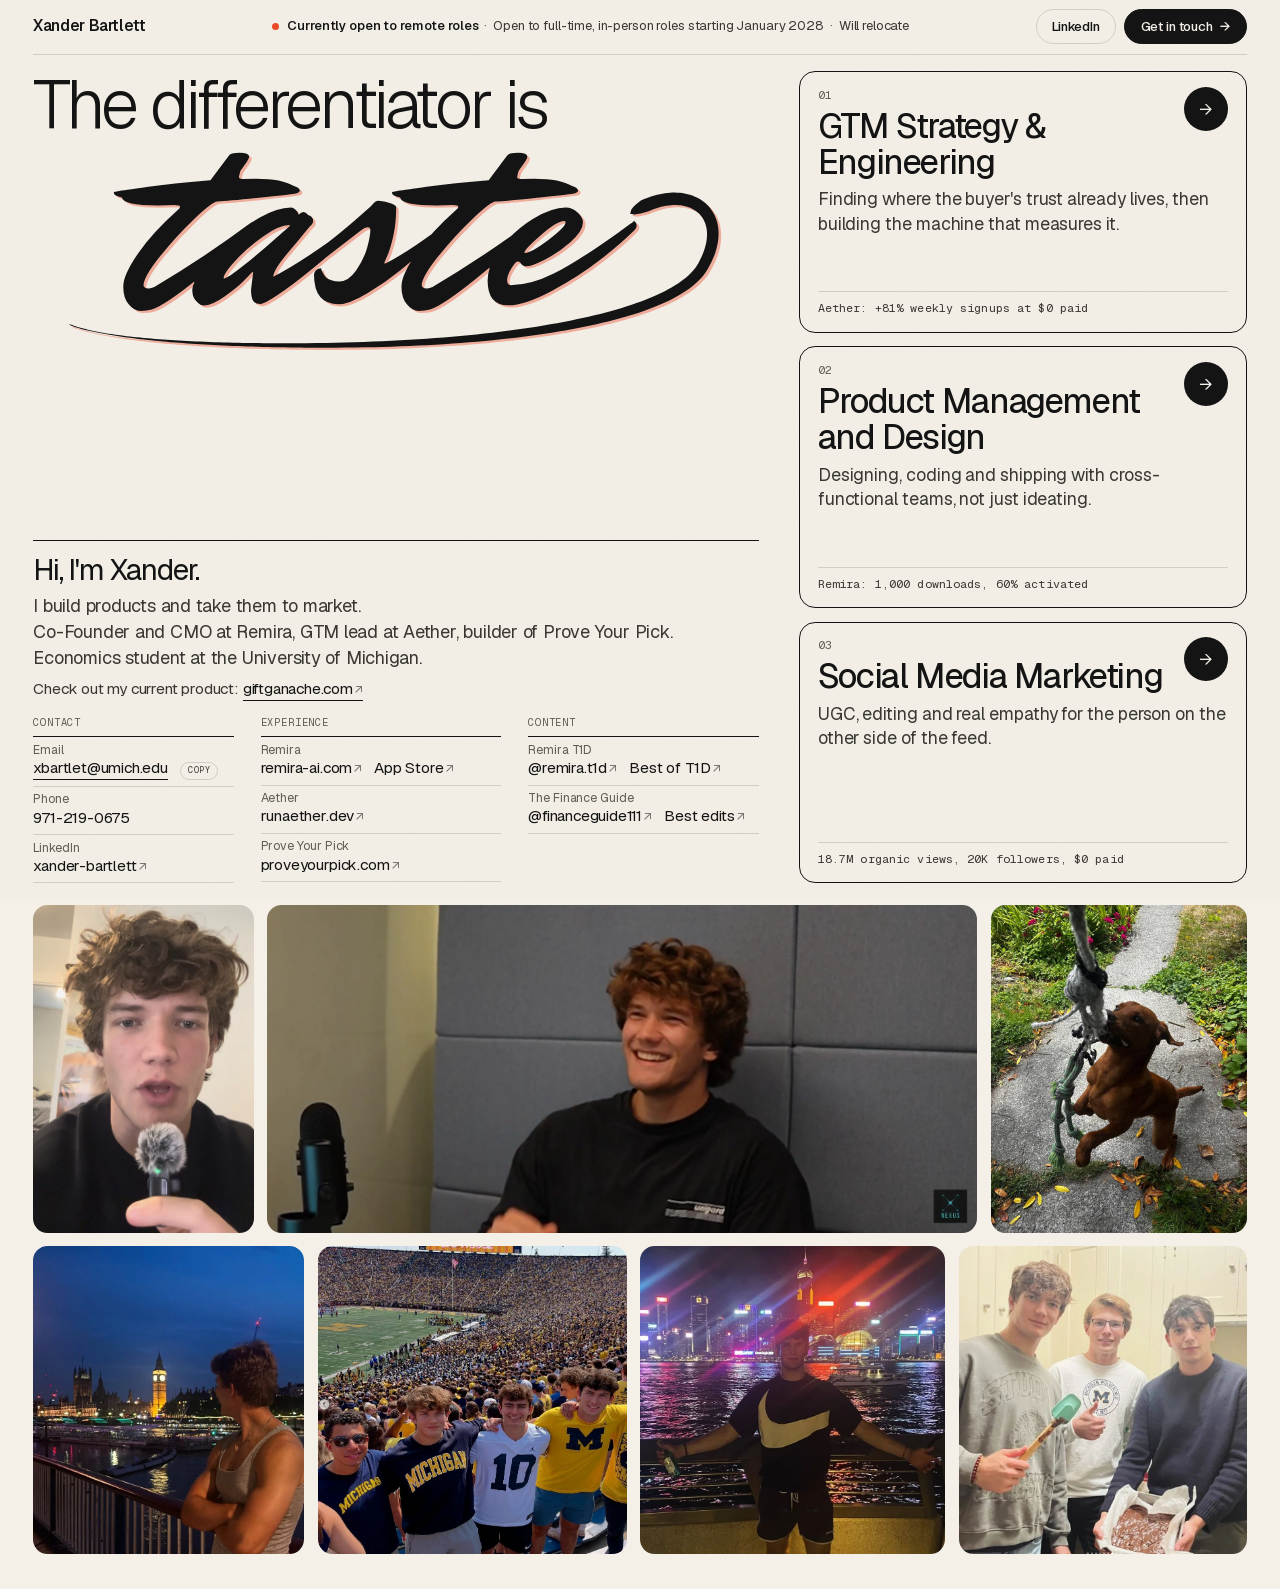
==== index.html @ c6de26f8 "Home: feature giftganache.com as current product, remove New Wave Capital Co-Authored-By: Claude Opu" ====
<!doctype html>
<html lang="en">
<head>
<meta charset="utf-8">
<meta name="viewport" content="width=device-width, initial-scale=1, viewport-fit=cover">
<title>Xander Bartlett · The differentiator is taste</title>
<meta name="description" content="Xander Bartlett builds products and takes them to market. GTM strategy and engineering, product management and design, social media marketing. 18.7M organic views, 1,000 app installs, $0 paid.">
<meta name="theme-color" content="#f4f0e8">
<link rel="icon" href="assets/img/favicon.svg" type="image/svg+xml">
<meta property="og:type" content="website">
<meta property="og:title" content="Xander Bartlett · The differentiator is taste">
<meta property="og:description" content="Building a product and showing it to the world are two sides of the same coin. GTM, product and social, with receipts.">
<meta property="og:image" content="https://xanderbartlett.com/assets/img/og.jpg">
<meta name="twitter:card" content="summary_large_image">
<link rel="preload" href="assets/fonts/geist-latin.woff2" as="font" type="font/woff2" crossorigin>
<link rel="preload" href="assets/fonts/geist-mono-latin.woff2" as="font" type="font/woff2" crossorigin>
<link rel="preload" href="assets/fonts/mr-dafoe-latin.woff2" as="font" type="font/woff2" crossorigin>
<link rel="stylesheet" href="assets/css/site.css">
<style>
  .home .shell { grid-template-rows: auto 1fr; }

  /* availability, in the header */
  .avail { display: inline-flex; align-items: center; gap: 0.6rem; min-width: 0; font-size: 0.98rem; line-height: 1.3; color: var(--ink-2); letter-spacing: -0.01em; }
  .avail::before {
    content: ""; flex: none; width: 0.55rem; height: 0.55rem; border-radius: 50%;
    background: var(--accent); animation: pulse 2.4s ease-out infinite;
  }
  .avail b { color: var(--ink); font-weight: 540; }
  .avail i { font-style: normal; color: var(--muted); padding: 0 0.45rem; }

  .home-main {
    display: grid;
    grid-template-columns: minmax(0, 1.62fr) minmax(0, 1fr);
    column-gap: 3rem;
    padding: 1.25rem 0 1.25rem;
  }

  /* ---- left: belief, then who I am and every link ---- */
  .left { display: flex; flex-direction: column; justify-content: space-between; min-width: 0; }
  .hero-h { font-weight: 300; }
  .hero-pre { display: block; font-size: 5.1rem; line-height: 1; letter-spacing: -0.05em; }
  .hero-art { display: block; margin: -0.5rem 0 0 -1.7rem; }
  .taste-art { width: min(calc(100% + 1.7rem), 59rem); height: auto; overflow: visible; }
  .t-offset { fill: var(--accent); }
  .t-ink { fill: var(--ink); }

  .about { border-top: 1.5px solid var(--ink); padding-top: 1rem; }
  .about__row { display: flex; align-items: baseline; gap: 1.1rem; flex-wrap: wrap; }
  .about__hi { font-weight: 400; font-size: 2.25rem; letter-spacing: -0.04em; line-height: 1.1; }
  .about__intro { margin-top: 0.45rem; font-size: 1.36rem; line-height: 1.42; color: var(--ink-2); letter-spacing: -0.012em; }
  .about__current { margin-top: 0.6rem; font-size: 1.16rem; line-height: 1.4; color: var(--ink-2); letter-spacing: -0.012em; }
  .about__current a { color: var(--ink); }

  .dir { display: grid; grid-template-columns: 1fr 1.2fr 1.15fr; column-gap: 2rem; margin-top: 1.15rem; }
  .dir dt { font-family: var(--mono); font-size: 0.78rem; letter-spacing: 0.08em; text-transform: uppercase; color: var(--muted); padding-bottom: 0.45rem; border-bottom: 1px solid var(--ink); }
  .dir dd { padding: 0.42rem 0; border-bottom: 1px solid var(--hair); }
  .dir .k { display: block; font-size: 0.92rem; color: var(--muted); line-height: 1.25; }
  .dir .links { display: flex; flex-wrap: wrap; align-items: baseline; gap: 0.15rem 0.9rem; font-size: 1.16rem; line-height: 1.35; letter-spacing: -0.012em; }
  .dir a { color: var(--ink); }
  .dir a:hover { color: #000; }
  .copy {
    font-family: var(--mono); font-size: 0.66rem; letter-spacing: 0.05em; text-transform: uppercase;
    padding: 0.16rem 0.55rem; border: 1px solid var(--hair); border-radius: var(--pill); color: var(--ink-2);
    transition: border-color 0.2s, background 0.2s, color 0.2s;
  }
  .copy:hover { border-color: var(--ink); color: var(--ink); }
  .copy.is-copied { background: var(--ink); color: var(--paper); border-color: var(--ink); }

  /* ---- right: the three doors, stacked ---- */
  .doors { display: grid; grid-template-rows: repeat(3, minmax(0, 1fr)); gap: 1rem; min-width: 0; }
  .door {
    position: relative;
    display: grid;
    grid-template-columns: minmax(0, 1fr) auto;
    grid-template-rows: auto auto 1fr auto;
    column-gap: 1rem;
    padding: 1.1rem 1.35rem 1.1rem;
    border: 1px solid var(--ink);
    border-radius: 1.2rem;
    transition: background 0.28s var(--ease), color 0.28s var(--ease);
  }
  .door__n { grid-column: 1; font-family: var(--mono); font-size: 0.86rem; letter-spacing: 0.06em; color: var(--muted); }
  .door__t { grid-column: 1; margin-top: 0.35rem; font-size: 2.6rem; font-weight: 450; line-height: 1.04; letter-spacing: -0.04em; }
  .door__d { grid-column: 1 / -1; margin-top: 0.55rem; font-size: 1.32rem; line-height: 1.38; color: var(--ink-2); }
  .door__m { grid-column: 1 / -1; align-self: end; margin-top: 0.7rem; padding-top: 0.6rem; border-top: 1px solid var(--hair); font-family: var(--mono); font-size: 0.88rem; letter-spacing: 0.01em; color: var(--ink-2); }
  .door__go {
    grid-column: 2; grid-row: 1 / span 2; align-self: start;
    width: 3.3rem; height: 3.3rem; border-radius: 50%;
    display: grid; place-items: center;
    background: var(--ink); color: var(--paper);
    font-size: 1.25rem;
    transition: background 0.28s var(--ease), color 0.28s var(--ease), transform 0.4s var(--ease);
  }
  .door:hover, .door:focus-visible { background: var(--ink); color: var(--paper); }
  .door:hover .door__d, .door:focus-visible .door__d,
  .door:hover .door__m, .door:focus-visible .door__m { color: rgba(244, 240, 232, 0.8); }
  .door:hover .door__n, .door:focus-visible .door__n { color: rgba(244, 240, 232, 0.55); }
  .door:hover .door__m, .door:focus-visible .door__m { border-top-color: rgba(244, 240, 232, 0.18); }
  .door:hover .door__go, .door:focus-visible .door__go { background: var(--accent); color: var(--ink); transform: rotate(-45deg); }

  /* ---- personal gallery, below the first screen ---- */
  .gallery { max-width: var(--max); margin: 0 auto; padding: 0.4rem var(--gutter) 2.6rem; }
  .gallery__row { display: flex; gap: 1rem; }
  .gallery__row + .gallery__row { margin-top: 1rem; }
  .gallery figure { flex: var(--r) 1 0; min-width: 0; aspect-ratio: var(--r); border-radius: 1.1rem; overflow: hidden; background: var(--paper-2); }
  .gallery img { width: 100%; height: 100%; object-fit: cover; transition: transform 0.6s var(--ease); }
  .gallery figure:hover img { transform: scale(1.03); }

  @media (max-width: 900px) {
    .home .topbar { flex-wrap: wrap; }
    .avail { order: 3; flex: 1 1 100%; font-size: 0.92rem; }
    .home-main { grid-template-columns: 1fr; row-gap: 2.2rem; padding-top: 1.2rem; }
    .hero-pre { font-size: 2.6rem; }
    .hero-art { margin: -0.2rem 0 0 -0.8rem; }
    .about { margin-top: 1.4rem; }
    .about__intro { font-size: 1.08rem; }
    .about__current { font-size: 1rem; }
    .dir { grid-template-columns: 1fr; row-gap: 1.2rem; }
    .doors { grid-template-rows: none; }
    .door__t { font-size: 1.6rem; }
    .door__d { font-size: 1rem; }
    .gallery__row { flex-wrap: wrap; gap: 0.7rem; }
    .gallery__row + .gallery__row { margin-top: 0.7rem; }
    .gallery figure { flex: 1 1 calc(50% - 0.35rem); aspect-ratio: 4 / 5; }
    .gallery figure.wide { flex-basis: 100%; aspect-ratio: var(--r); order: -1; }
  }
</style>
</head>
<body class="home">
<div class="shell">

  <header class="topbar">
    <a class="brand" href="./" aria-label="Xander Bartlett, home">Xander Bartlett</a>
    <p class="avail"><span><b>Currently open to remote roles</b><i>&middot;</i>Open to full-time, in-person roles starting January 2028<i>&middot;</i>Will relocate</span></p>
    <div class="topbar__end">
      <a class="btn btn--ghost" href="https://www.linkedin.com/in/xander-bartlett-557054325/" target="_blank" rel="noopener">LinkedIn</a>
      <a class="btn btn--ink" href="https://mail.google.com/mail/?view=cm&amp;fs=1&amp;to=xbartlet@umich.edu" target="_blank" rel="noopener" data-mailto="xbartlet@umich.edu">Get in touch <span class="arr" aria-hidden="true">&rarr;</span></a>
    </div>
  </header>

  <main class="home-main">

    <div class="left">
      <section class="hero" aria-labelledby="hero-h">
        <h1 id="hero-h" class="hero-h">
          <span class="hero-pre rise">The differentiator is</span>
          <span class="hero-art"><svg class="taste-art" viewBox="-420 -640 2840 900" role="img" aria-labelledby="taste-title" focusable="false"><title id="taste-title">taste</title><defs><path id="tw" d="M459 -462 510 -463Q609 -463 654 -435Q676 -428 676 -417Q676 -409 656.5 -406Q637 -403 521.5 -390.5Q406 -378 363 -376Q344 -375 275.5 -310Q207 -245 145 -167Q83 -89 83 -58Q83 -53 88 -49.5Q93 -46 100.5 -46Q108 -46 124 -52Q314 -164 493 -297Q502 -290 502 -280Q502 -270 492 -260.5Q482 -251 462.5 -233Q443 -215 390 -168Q337 -121 290 -84Q164 18 114 34Q96 39 71.5 39Q47 39 26.5 14Q6 -11 6 -54Q6 -97 61.5 -178Q117 -259 213 -344Q222 -351 222 -357Q222 -363 201 -363L138 -361Q5 -361 1 -391Q-30 -397 -30 -409Q-30 -413 -26 -413.5Q-22 -414 -19 -414.5Q-16 -415 -9 -416Q-2 -417 101.5 -432Q205 -447 337 -457L406 -549Q412 -561 448 -561Q484 -561 484 -546Q484 -541 476 -528L451 -493Q446 -477 445 -469Q445 -462 459 -462Z M491 -42 499 -106Q499 -109 497.5 -109Q496 -109 492 -105Q479 -91 459 -70.5Q439 -50 390.5 -15.5Q342 19 312 19Q307 18 299.5 15.5Q292 13 280 -1Q268 -15 268 -41Q268 -67 307.5 -120.5Q347 -174 402 -225.5Q457 -277 524.5 -315Q592 -353 642 -353Q661 -352 672 -326Q682 -336 690 -336Q698 -336 709 -324Q715 -323 721 -317.5Q727 -312 727 -302Q727 -292 713 -280Q692 -254 664 -221Q636 -188 624 -173.5Q612 -159 599 -141Q577 -110 575 -91Q677 -140 896 -302Q905 -295 905 -285Q905 -275 897 -268Q889 -261 877.5 -251Q866 -241 832 -212Q798 -183 766.5 -156.5Q735 -130 694.5 -97.5Q654 -65 622 -42Q545 13 526 13Q507 13 499 1Q491 -11 491 -42ZM389 -84Q401 -84 462.5 -133Q524 -182 579 -231L635 -280Q639 -284 639 -285.5Q639 -287 636 -287Q598 -287 537 -243.5Q476 -200 431.5 -151.5Q387 -103 387 -86Q387 -84 389 -84Z M944 -271Q944 -278 933.5 -278Q923 -278 909 -267L778 -166Q764 -158 746 -158Q728 -158 728 -171Q728 -180 730.5 -183Q733 -186 745 -193Q819 -244 947 -359Q962 -379 974 -379Q986 -379 1014 -371.5Q1042 -364 1042 -354Q1042 -294 1031 -245Q1020 -196 1008.5 -170.5Q997 -145 997 -143Q997 -141 999 -141Q1001 -141 1007 -144Q1082 -182 1198 -268L1222 -286Q1231 -279 1231 -269Q1231 -259 1222 -251Q1220 -251 1170.5 -209Q1121 -167 1060.5 -117.5Q1000 -68 931 -27Q862 14 824 14Q730 14 730 -99Q730 -108 737.5 -115.5Q745 -123 757 -123Q757 -118 762.5 -107.5Q768 -97 774 -90Q792 -73 826.5 -73Q861 -73 890.5 -115.5Q920 -158 932 -201.5Q944 -245 944 -271Z M1515 -462 1566 -463Q1665 -463 1710 -435Q1732 -428 1732 -417Q1732 -409 1712.5 -406Q1693 -403 1577.5 -390.5Q1462 -378 1419 -376Q1400 -375 1331.5 -310Q1263 -245 1201 -167Q1139 -89 1139 -58Q1139 -53 1144 -49.5Q1149 -46 1156.5 -46Q1164 -46 1180 -52Q1370 -164 1549 -297Q1558 -290 1558 -280Q1558 -270 1548 -260.5Q1538 -251 1518.5 -233Q1499 -215 1446 -168Q1393 -121 1346 -84Q1220 18 1170 34Q1152 39 1127.5 39Q1103 39 1082.5 14Q1062 -11 1062 -54Q1062 -97 1117.5 -178Q1173 -259 1269 -344Q1278 -351 1278 -357Q1278 -363 1257 -363L1194 -361Q1061 -361 1057 -391Q1026 -397 1026 -409Q1026 -413 1030 -413.5Q1034 -414 1037 -414.5Q1040 -415 1047 -416Q1054 -417 1157.5 -432Q1261 -447 1393 -457L1462 -549Q1468 -561 1504 -561Q1540 -561 1540 -546Q1540 -541 1532 -528L1507 -493Q1502 -477 1501 -469Q1501 -462 1515 -462Z M1679 -302Q1653 -302 1591 -248.5Q1529 -195 1529 -183Q1529 -181 1532 -181Q1554 -181 1619.5 -230Q1685 -279 1685 -297Q1685 -302 1679 -302ZM1466 18Q1389 18 1389 -76Q1389 -135 1440.5 -201.5Q1492 -268 1562 -310.5Q1632 -353 1686 -353Q1710 -353 1730.5 -334Q1751 -315 1751 -297Q1751 -264 1704 -222.5Q1657 -181 1605.5 -155.5Q1554 -130 1537.5 -130Q1521 -130 1513 -145Q1509 -148 1502 -148Q1495 -148 1479 -121.5Q1463 -95 1463 -78.5Q1463 -62 1475 -58Q1551 -58 1640 -102.5Q1729 -147 1886 -259Q1897 -267 1919.5 -283Q1942 -299 1946 -302Q1955 -295 1955 -285Q1955 -275 1946 -267Q1896 -217 1816.5 -155Q1737 -93 1634 -37.5Q1531 18 1466 18Z"/><path id="tf" d="M1930 -330 L1946 -326.8 L1958.2 -328.7 L1969.5 -331.1 L1980.4 -333.5 L1990.8 -335.9 L2000.2 -339.6 L2009.3 -343.4 L2018.3 -346.9 L2027.1 -349.9 L2035.8 -352.7 L2044.4 -355.1 L2052.8 -357.1 L2061.1 -358.8 L2069.2 -360.2 L2077.2 -361.3 L2085 -362.1 L2092.6 -362.5 L2100 -362.7 L2107.2 -362.6 L2114.3 -362.2 L2121.1 -361.5 L2127.8 -360.6 L2134.2 -359.4 L2140.4 -357.9 L2146.4 -356.3 L2152.2 -354.3 L2157.7 -352.2 L2163.1 -349.8 L2168.2 -347.2 L2173.1 -344.4 L2177.8 -341.4 L2182.2 -338.2 L2186.4 -334.8 L2190.4 -331.2 L2194.2 -327.4 L2197.7 -323.4 L2201.1 -319.2 L2204.2 -314.9 L2207 -310.3 L2209.6 -305.5 L2212 -300.6 L2214.2 -295.4 L2216.1 -290 L2217.7 -284.4 L2219.1 -278.6 L2220.2 -272.6 L2221.1 -266.4 L2221.6 -260 L2221.8 -253.4 L2221.7 -246.5 L2221.3 -239.5 L2220.6 -232.2 L2219.5 -224.8 L2218.1 -217.1 L2216.3 -209.3 L2214.1 -201.2 L2211.6 -193 L2208.6 -184.7 L2205.3 -176.1 L2201.5 -167.4 L2197.4 -158.5 L2192.8 -149.5 L2187.7 -140.3 L2182.5 -131.4 L2177.4 -124.2 L2171.6 -116.7 L2165.1 -109.3 L2157.9 -101.8 L2150 -94.4 L2141.4 -87 L2132.2 -79.7 L2122.3 -72.4 L2111.8 -65.1 L2100.6 -58 L2088.7 -50.8 L2076.2 -43.8 L2063.1 -36.8 L2049.3 -30 L2035 -23.2 L2020 -16.5 L2004.4 -9.9 L1988.2 -3.4 L1971.4 3 L1954 9.3 L1936 15.5 L1917.5 21.6 L1898.3 27.6 L1878.7 33.5 L1858.5 39.2 L1837.7 44.8 L1816.4 50.4 L1794.5 55.8 L1772.1 61 L1749.2 66.2 L1725.8 71.2 L1701.9 76.1 L1677.4 80.9 L1652.5 85.6 L1627 90.1 L1601.1 94.5 L1574.7 98.8 L1547.8 103 L1520.5 107 L1492.6 110.8 L1464.4 114.6 L1435.6 118.2 L1406.4 121.7 L1376.8 125 L1346.7 128.2 L1316.2 131.3 L1285.3 134.2 L1254 137 L1222.2 139.6 L1190.1 142.1 L1157.5 144.5 L1124.5 146.7 L1091.2 148.7 L1057.4 150.6 L1023.3 152.4 L988.8 154 L954 155.5 L918.7 156.8 L883.1 158 L847.2 159 L810.9 159.9 L774.3 160.6 L737.3 161.1 L700 161.5 L679 161.7 L658.2 161.8 L637.6 161.8 L617.1 161.9 L596.9 161.8 L576.8 161.8 L556.9 161.7 L537.2 161.5 L517.7 161.3 L498.3 161.1 L479.2 160.8 L460.3 160.5 L441.6 160.1 L423.1 159.7 L404.7 159.2 L386.6 158.7 L368.7 158.2 L351 157.6 L333.5 157 L316.3 156.3 L299.2 155.6 L282.4 154.9 L265.8 154.1 L249.4 153.3 L233.2 152.4 L217.3 151.5 L201.6 150.6 L186.1 149.6 L170.9 148.6 L155.9 147.6 L141.1 146.5 L126.6 145.3 L112.3 144.1 L98.2 142.9 L84.4 141.7 L70.9 140.4 L57.6 139.1 L44.5 137.7 L31.7 136.3 L19.2 134.9 L6.9 133.4 L-5.2 131.9 L-16.9 130.4 L-28.4 128.8 L-39.7 127.2 L-50.6 125.5 L-61.3 123.8 L-71.7 121.9 L-81.9 120.1 L-91.7 118.2 L-101.3 116.3 L-110.6 114.3 L-119.6 112.3 L-128.3 110.3 L-136.8 108.2 L-144.9 106.2 L-152.8 104 L-160.3 101.9 L-167.6 99.7 L-174.5 97.5 L-181.2 95.3 L-187.6 93 L-193.6 90.8 L-200 90 L-200 90 L-194.8 93.9 L-188.7 96.2 L-182.3 98.5 L-175.6 100.7 L-168.6 103 L-161.3 105.1 L-153.7 107.3 L-145.8 109.4 L-137.6 111.5 L-129.1 113.6 L-120.3 115.6 L-111.3 117.6 L-102 119.6 L-92.4 121.5 L-82.5 123.4 L-72.3 125.3 L-61.9 127.1 L-51.2 128.9 L-40.2 130.8 L-29 132.6 L-17.5 134.4 L-5.8 136.2 L6.3 138 L18.5 139.7 L31.1 141.4 L43.9 143 L56.9 144.6 L70.2 146.2 L83.8 147.7 L97.6 149.3 L111.6 150.7 L125.9 152.2 L140.5 153.6 L155.3 155 L170.3 156.3 L185.5 157.6 L201 158.9 L216.7 160.1 L232.7 161.3 L248.8 162.4 L265.2 163.6 L281.9 164.6 L298.7 165.7 L315.8 166.7 L333.1 167.7 L350.6 168.6 L368.3 169.5 L386.2 170.3 L404.3 171.1 L422.7 171.9 L441.2 172.6 L459.9 173.3 L478.9 174 L498 174.6 L517.4 175.2 L536.9 175.7 L556.7 176.2 L576.6 176.7 L596.7 177.1 L617 177.4 L637.5 177.8 L658.1 178.1 L679 178.3 L700 178.5 L737.4 178.7 L774.4 178.8 L811.1 178.7 L847.5 178.4 L883.6 178 L919.3 177.4 L954.6 176.7 L989.6 175.8 L1024.2 174.8 L1058.5 173.5 L1092.4 172.2 L1125.9 170.7 L1159 169 L1191.7 167.1 L1224.1 165.2 L1256 163 L1287.5 160.7 L1318.7 158.3 L1349.4 155.7 L1379.6 153 L1409.5 150.1 L1438.9 147.1 L1467.9 143.9 L1496.4 140.6 L1524.5 137.1 L1552.2 133.5 L1579.3 129.7 L1606 125.8 L1632.3 121.8 L1658.1 117.6 L1683.3 113.3 L1708.1 108.9 L1732.5 104.3 L1756.3 99.5 L1779.6 94.7 L1802.4 89.6 L1824.7 84.5 L1846.5 79.2 L1867.8 73.8 L1888.5 68.3 L1908.7 62.6 L1928.4 56.8 L1947.6 50.8 L1966.2 44.7 L1984.2 38.5 L2001.7 32.1 L2018.7 25.6 L2035 19 L2050.9 12.2 L2066.1 5.3 L2080.8 -1.8 L2094.9 -9 L2108.4 -16.3 L2121.4 -23.8 L2133.7 -31.5 L2145.5 -39.3 L2156.6 -47.3 L2167.2 -55.5 L2177.2 -63.8 L2186.5 -72.3 L2195.2 -81 L2203.2 -89.9 L2210.6 -99.1 L2217.5 -108.6 L2224 -119.3 L2229.8 -129.5 L2235.2 -139.6 L2240.1 -149.6 L2244.6 -159.6 L2248.6 -169.4 L2252.2 -179.2 L2255.4 -188.9 L2258.1 -198.4 L2260.4 -207.9 L2262.3 -217.3 L2263.8 -226.5 L2264.9 -235.6 L2265.5 -244.6 L2265.8 -253.5 L2265.6 -262.2 L2265 -270.8 L2264 -279.2 L2262.6 -287.4 L2260.9 -295.5 L2258.7 -303.4 L2256.1 -311 L2253.1 -318.5 L2249.8 -325.8 L2246 -332.8 L2242 -339.5 L2237.5 -346 L2232.7 -352.3 L2227.6 -358.2 L2222.1 -363.9 L2216.4 -369.2 L2210.3 -374.3 L2203.9 -379 L2197.3 -383.5 L2190.4 -387.5 L2183.3 -391.3 L2175.9 -394.7 L2168.3 -397.8 L2160.4 -400.6 L2152.4 -403 L2144.1 -405 L2135.7 -406.7 L2127.1 -408.1 L2118.3 -409.1 L2109.4 -409.7 L2100.2 -410 L2091 -409.9 L2081.6 -409.5 L2072 -408.7 L2062.4 -407.5 L2052.6 -406 L2042.7 -404.1 L2032.6 -401.8 L2022.5 -399.2 L2012.3 -396.1 L2001.9 -392.7 L1991.5 -388.9 L1981 -384.7 L1970.6 -379.7 L1961.1 -372.5 L1951.8 -364.6 L1942.8 -355.9 L1934.5 -345.9 L1930 -330 Z"/><mask id="m-word" maskUnits="userSpaceOnUse" x="-420" y="-640" width="2840" height="900"><rect class="t-wipe" x="-700" y="-700" width="2900" height="1000" transform="skewX(-18)" fill="#fff"/></mask><mask id="m-flo" maskUnits="userSpaceOnUse" x="-420" y="-640" width="2840" height="900"><path class="t-pen" d="M1930 -330C2150 -470 2330 -330 2200 -120C2080 60 1500 170 700 170C250 170 -80 140 -200 90" pathLength="1000" fill="none" stroke="#fff" stroke-width="74" stroke-linecap="round" stroke-linejoin="round"/></mask></defs><g class="t-offset" transform="translate(26 22)"><use href="#tw"/><use href="#tf"/></g><g class="t-ink"><use href="#tw" mask="url(#m-word)"/><use href="#tf" mask="url(#m-flo)"/><circle class="t-dot" cx="-252" cy="70" r="10"/><circle class="t-dot" cx="-304" cy="44" r="6"/><circle class="t-dot" cx="-340" cy="64" r="4"/></g></svg></span>
        </h1>
        <script>
        /* Write-on animation for the lettering. Markup ships in its final state;
           this sets the start state before first paint, then animates with rAF.
           Any failure, or reduced motion, leaves the finished lettering. */
        (function () {
          var svg = document.querySelector(".taste-art");
          if (!svg || !window.requestAnimationFrame) return;
          if (window.matchMedia && matchMedia("(prefers-reduced-motion: reduce)").matches) return;
          var wipe = svg.querySelector(".t-wipe"), pen = svg.querySelector(".t-pen"), off = svg.querySelector(".t-offset");
          var dots = svg.querySelectorAll(".t-dot"), radii = [];
          for (var i = 0; i < dots.length; i++) radii.push(+dots[i].getAttribute("r"));
          pen.setAttribute("stroke-dasharray", "1000 1000");
          function clamp(v) { return v < 0 ? 0 : v > 1 ? 1 : v; }
          function out(t) { return 1 - Math.pow(1 - t, 3); }
          function inOut(t) { return t < 0.5 ? 4 * t * t * t : 1 - Math.pow(-2 * t + 2, 3) / 2; }
          function back(t) { var c = 1.9; return 1 + (c + 1) * Math.pow(t - 1, 3) + c * Math.pow(t - 1, 2); }
          function frame(t) {
            var a = out(clamp((t - 120) / 900)), b = inOut(clamp((t - 860) / 1000)), c = out(clamp((t - 1700) / 560));
            wipe.setAttribute("transform", "translate(" + (-2950 * (1 - a)).toFixed(1) + " 0) skewX(-18)");
            pen.setAttribute("stroke-dashoffset", (1000 * (1 - b)).toFixed(1));
            off.setAttribute("transform", "translate(" + (26 * c).toFixed(2) + " " + (22 * c).toFixed(2) + ")");
            off.style.opacity = c;
            for (var j = 0; j < dots.length; j++) dots[j].setAttribute("r", (radii[j] * Math.max(0, back(clamp((t - 1780 - j * 90) / 380)))).toFixed(2));
          }
          function finish() { frame(1e6); }
          try { frame(0); } catch (e) { return; }
          var start = null, done = false;
          var guard = setTimeout(function () { done = true; finish(); }, 4200);
          function tick(now) {
            if (done) return;
            if (start === null) start = now;
            var t = now - start;
            try { frame(t); } catch (e) { done = true; finish(); return; }
            if (t < 2700) requestAnimationFrame(tick); else { done = true; clearTimeout(guard); finish(); }
          }
          var go = function () { requestAnimationFrame(tick); };
          var ready = document.fonts && document.fonts.ready ? document.fonts.ready : null;
          var kicked = false, kick = function () { if (!kicked) { kicked = true; go(); } };
          if (ready) ready.then(kick); setTimeout(kick, 650);
        })();
      </script>
      </section>

      <section class="about rise" style="--d:3" aria-label="About and links">
        <h2 class="about__hi">Hi, I'm Xander.</h2>
        <p class="about__intro">I build products and take them to market.<br>Co-Founder and CMO at Remira, GTM lead at Aether, builder of Prove Your Pick. Economics student at the University of Michigan.</p>
        <p class="about__current">Check out my current product: <a class="link-u ext" href="https://giftganache.com" target="_blank" rel="noopener">giftganache.com</a></p>

        <dl class="dir">
          <div class="dir__g">
            <dt>Contact</dt>
            <dd><span class="k">Email</span><span class="links"><a class="link-u" href="https://mail.google.com/mail/?view=cm&amp;fs=1&amp;to=xbartlet@umich.edu" target="_blank" rel="noopener" data-mailto="xbartlet@umich.edu">xbartlet@umich.edu</a><button class="copy" type="button" data-copy="xbartlet@umich.edu" aria-label="Copy email address"><span data-copy-label>Copy</span></button></span></dd>
            <dd><span class="k">Phone</span><span class="links"><a href="tel:+19712190675">971-219-0675</a></span></dd>
            <dd><span class="k">LinkedIn</span><span class="links"><a class="ext" href="https://www.linkedin.com/in/xander-bartlett-557054325/" target="_blank" rel="noopener">xander-bartlett</a></span></dd>
          </div>
          <div class="dir__g">
            <dt>Experience</dt>
            <dd><span class="k">Remira</span><span class="links"><a class="ext" href="https://remira-ai.com" target="_blank" rel="noopener">remira-ai.com</a><a class="ext" href="https://apps.apple.com/us/app/remira-t1d/id6759989867" target="_blank" rel="noopener">App Store</a></span></dd>
            <dd><span class="k">Aether</span><span class="links"><a class="ext" href="https://www.runaether.dev" target="_blank" rel="noopener">runaether.dev</a></span></dd>
            <dd><span class="k">Prove Your Pick</span><span class="links"><a class="ext" href="https://proveyourpick.com" target="_blank" rel="noopener">proveyourpick.com</a></span></dd>
          </div>
          <div class="dir__g">
            <dt>Content</dt>
            <dd><span class="k">Remira T1D</span><span class="links"><a class="ext" href="https://www.tiktok.com/@remira.t1d" target="_blank" rel="noopener">@remira.t1d</a><a class="ext" href="https://www.tiktok.com/@remira.t1d/collection/Best%20of%20T1D-7653365468719876878" target="_blank" rel="noopener">Best of T1D</a></span></dd>
            <dd><span class="k">The Finance Guide</span><span class="links"><a class="ext" href="https://www.tiktok.com/@financeguide111" target="_blank" rel="noopener">@financeguide111</a><a class="ext" href="https://www.tiktok.com/@financeguide111/collection/%F0%9F%8F%86Best%20Edits-7520739197204941623" target="_blank" rel="noopener">Best edits</a></span></dd>
          </div>
        </dl>
      </section>
    </div>

    <nav class="doors" aria-label="What I do">
      <a class="door rise" style="--d:4" href="gtm/">
        <span class="door__n">01</span>
        <span class="door__t">GTM Strategy &amp; Engineering</span>
        <span class="door__go" aria-hidden="true">&rarr;</span>
        <span class="door__d">Finding where the buyer's trust already lives, then building the machine that measures it.</span>
        <span class="door__m">Aether: +81% weekly signups at $0 paid</span>
      </a>
      <a class="door rise" style="--d:5" href="product/">
        <span class="door__n">02</span>
        <span class="door__t">Product Management and Design</span>
        <span class="door__go" aria-hidden="true">&rarr;</span>
        <span class="door__d">Designing, coding and shipping with cross-functional teams, not just ideating.</span>
        <span class="door__m">Remira: 1,000 downloads, 60% activated</span>
      </a>
      <a class="door rise" style="--d:6" href="social/">
        <span class="door__n">03</span>
        <span class="door__t">Social Media Marketing</span>
        <span class="door__go" aria-hidden="true">&rarr;</span>
        <span class="door__d">UGC, editing and real empathy for the person on the other side of the feed.</span>
        <span class="door__m">18.7M organic views, 20K followers, $0 paid</span>
      </a>
    </nav>
  </main>
</div>

<section class="gallery" aria-label="Personal photos">
  <div class="gallery__row">
    <figure style="--r:0.6729"><img src="assets/img/me-filming.jpg" width="942" height="1400" loading="lazy" decoding="async" alt="Xander talking to camera with a clip-on microphone"></figure>
    <figure class="wide" style="--r:2.168"><img src="assets/img/me-podcast.jpg" width="1600" height="738" loading="lazy" decoding="async" alt="Xander laughing during a podcast interview"></figure>
    <figure style="--r:0.782"><img src="assets/img/me-puppy.jpg" width="782" height="1000" loading="lazy" decoding="async" alt="A red puppy leaping for a rope toy on a garden path"></figure>
  </div>
  <div class="gallery__row">
    <figure style="--r:0.8805"><img src="assets/img/me-london.jpg" width="737" height="837" loading="lazy" decoding="async" alt="Looking across the Thames at Big Ben and Parliament at night"></figure>
    <figure style="--r:1.0044"><img src="assets/img/me-big-house.jpg" width="917" height="913" loading="lazy" decoding="async" alt="Friends in Michigan gear in the stands of a packed Michigan Stadium"></figure>
    <figure style="--r:0.9918"><img src="assets/img/me-hong-kong.jpg" width="848" height="855" loading="lazy" decoding="async" alt="Arms out in front of the Hong Kong skyline at night"></figure>
    <figure style="--r:0.936"><img src="assets/img/me-brownies.jpg" width="877" height="937" loading="lazy" decoding="async" alt="Three friends showing off a pan of homemade brownies"></figure>
  </div>
</section>
<script src="assets/js/site.js" defer></script>
</body>
</html>
---- assets/css/site.css ----
/* ==========================================================================
   Xander Bartlett — shared design system
   Paper + ink + one spot colour. Geist for the science, Mr Dafoe for the art.

   Desktop pages are composed on a ~96 x 57rem artboard. The root font-size
   scales with whichever viewport dimension runs out first, so every page
   fits one screen without scrolling. Below 900px wide the pages reflow.
   ========================================================================== */

/* Self-hosted, OFL-licensed (licenses in assets/fonts). */
@font-face {
  font-family: "Geist";
  src: url("../fonts/geist-latin.woff2") format("woff2");
  font-weight: 100 900;
  font-display: swap;
  unicode-range: U+0000-00FF, U+0131, U+0152-0153, U+02BB-02BC, U+02C6, U+02DA, U+02DC, U+0304, U+0308, U+0329, U+2000-206F, U+20AC, U+2122, U+2191, U+2193, U+2212, U+2215, U+FEFF, U+FFFD;
}
@font-face {
  font-family: "Geist";
  src: url("../fonts/geist-arrows.woff2") format("woff2");
  font-weight: 100 900;
  font-display: swap;
  unicode-range: U+2190, U+2192, U+2197-2198, U+2248;
}
@font-face {
  font-family: "Geist Mono";
  src: url("../fonts/geist-mono-latin.woff2") format("woff2");
  font-weight: 100 900;
  font-display: swap;
  unicode-range: U+0000-00FF, U+0131, U+0152-0153, U+02BB-02BC, U+02C6, U+02DA, U+02DC, U+0304, U+0308, U+0329, U+2000-206F, U+20AC, U+2122, U+2191, U+2193, U+2212, U+2215, U+FEFF, U+FFFD;
}
@font-face {
  font-family: "Geist Mono";
  src: url("../fonts/geist-mono-arrows.woff2") format("woff2");
  font-weight: 100 900;
  font-display: swap;
  unicode-range: U+2190, U+2192, U+2197-2198, U+2248;
}
@font-face {
  font-family: "Mr Dafoe";
  src: url("../fonts/mr-dafoe-latin.woff2") format("woff2");
  font-display: block;
  font-weight: 400;
  font-style: normal;
}

:root {
  color-scheme: light;

  --paper: #f4f0e8;
  --paper-2: #ebe5d9;
  --paper-3: #fffdf8;
  --ink: #141414;
  --ink-2: #3a3833;
  --muted: #625d54;
  --hair: rgba(20, 20, 20, 0.14);
  --hair-2: rgba(20, 20, 20, 0.08);
  --accent: #ec4a27;          /* vermilion: graphics only, never small text */
  --accent-wash: rgba(236, 74, 39, 0.1);
  --gray-mark: #8f897f;       /* de-emphasis bars, 3:1 on paper */

  --sans: "Geist", "Inter", ui-sans-serif, system-ui, -apple-system, "Segoe UI", sans-serif;
  --mono: "Geist Mono", ui-monospace, "SF Mono", Menlo, monospace;
  --script: "Mr Dafoe", "Brush Script MT", cursive;

  --ease: cubic-bezier(0.2, 0.7, 0.2, 1);
  --pill: 999px;
  --gutter: 2.5rem;
  --max: 104rem;
}

/* ---------- root scaling ---------- */
html {
  font-size: clamp(10px, min(1.04vw, 1.74vh), 22px);
  -webkit-text-size-adjust: 100%;
  text-size-adjust: 100%;
  scroll-behavior: smooth;
}
@media (max-width: 900px) {
  html { font-size: 15.5px; }
}

*, *::before, *::after { box-sizing: border-box; }
* { margin: 0; padding: 0; }

body {
  min-height: 100vh;
  min-height: 100dvh;
  background: var(--paper);
  color: var(--ink);
  font-family: var(--sans);
  font-size: 1rem;
  font-weight: 400;
  line-height: 1.45;
  letter-spacing: -0.006em;
  font-feature-settings: "kern", "ss01";
  -webkit-font-smoothing: antialiased;
  -moz-osx-font-smoothing: grayscale;
  text-rendering: optimizeLegibility;
}

/* paper grain: a fixed, non-interactive print texture */
body::after {
  content: "";
  position: fixed;
  inset: 0;
  pointer-events: none;
  z-index: 100;
  opacity: 0.32;
  mix-blend-mode: multiply;
  background-image: url("data:image/svg+xml;utf8,<svg xmlns='http://www.w3.org/2000/svg' width='220' height='220'><filter id='n'><feTurbulence type='fractalNoise' baseFrequency='.9' numOctaves='2' stitchTiles='stitch'/><feColorMatrix values='0 0 0 0 0.2  0 0 0 0 0.18  0 0 0 0 0.15  0 0 0 .09 0'/></filter><rect width='100%' height='100%' filter='url(%23n)'/></svg>");
}

a { color: inherit; text-decoration: none; }
img, svg { display: block; max-width: 100%; }
img { height: auto; }
button { font: inherit; color: inherit; background: none; border: 0; cursor: pointer; }
strong, b { font-weight: 560; }
:focus-visible { outline: 2px solid var(--ink); outline-offset: 3px; border-radius: 2px; }
::selection { background: var(--ink); color: var(--paper); }

.sr-only {
  position: absolute !important; width: 1px; height: 1px; padding: 0; margin: -1px;
  overflow: hidden; clip: rect(0 0 0 0); white-space: nowrap; border: 0;
}

/* ---------- type ---------- */
.eyebrow {
  font-family: var(--mono);
  font-size: 0.78rem;
  font-weight: 400;
  letter-spacing: 0.08em;
  text-transform: uppercase;
  color: var(--muted);
  line-height: 1.2;
}
.eyebrow .num { color: var(--ink); }
.eyebrow .dash { display: inline-block; width: 1.4rem; height: 1px; background: currentColor; vertical-align: 0.28em; margin: 0 0.5rem; opacity: 0.6; }

.display {
  font-weight: 300;
  font-size: 3.75rem;
  line-height: 1.02;
  letter-spacing: -0.042em;
}
.display em { font-style: normal; color: var(--ink); }
.h2 { font-weight: 400; font-size: 1.55rem; line-height: 1.12; letter-spacing: -0.03em; }
.h3 { font-weight: 500; font-size: 1.12rem; line-height: 1.2; letter-spacing: -0.02em; }
.lede { font-size: 1.3rem; line-height: 1.38; color: var(--ink-2); letter-spacing: -0.012em; }
.body-sm { font-size: 0.98rem; line-height: 1.45; color: var(--ink-2); }
.mono { font-family: var(--mono); letter-spacing: 0; }
.muted { color: var(--muted); }

/* a script word set inside sans text, with the vermilion print offset */
.scr {
  font-family: var(--script);
  font-weight: 400;
  font-size: 1.32em;
  line-height: 0.6;
  letter-spacing: 0;
  padding: 0 0.12em 0 0.04em;
  color: var(--ink);
  text-shadow: 0.055em 0.045em 0 var(--accent);
  white-space: nowrap;
}

/* ---------- page shell ---------- */
.shell {
  min-height: 100vh;
  min-height: 100dvh;
  width: 100%;
  max-width: var(--max);
  margin: 0 auto;
  padding: 0 var(--gutter);
  display: grid;
  grid-template-columns: minmax(0, 1fr);
  grid-template-rows: auto 1fr auto;
}

/* ---------- top bar ---------- */
.topbar {
  view-transition-name: topbar;
  height: 4.1rem;
  display: flex;
  align-items: center;
  justify-content: space-between;
  gap: 1.5rem;
  border-bottom: 1px solid var(--hair);
}
.brand {
  font-weight: 560;
  font-size: 1.18rem;
  letter-spacing: -0.025em;
  white-space: nowrap;
  display: inline-flex;
  align-items: baseline;
}
.tabs { display: flex; align-items: center; gap: 0.25rem; }
.tab {
  position: relative;
  display: inline-flex;
  align-items: baseline;
  gap: 0.45rem;
  padding: 0.55rem 0.9rem;
  border-radius: var(--pill);
  font-size: 1rem;
  font-weight: 450;
  letter-spacing: -0.01em;
  color: var(--ink-2);
  transition: background 0.2s var(--ease), color 0.2s var(--ease);
  white-space: nowrap;
}
.tab .n { font-family: var(--mono); font-size: 0.74rem; color: var(--muted); }
.tab:hover { background: var(--paper-2); color: var(--ink); }
.tab[aria-current="page"] { background: var(--ink); color: var(--paper); }
.tab[aria-current="page"] .n { color: rgba(244, 240, 232, 0.6); }
.topbar__end { display: flex; align-items: center; gap: 0.6rem; }

/* ---------- buttons ---------- */
.btn {
  display: inline-flex;
  align-items: center;
  gap: 0.5rem;
  height: 2.6rem;
  padding: 0 1.15rem;
  border-radius: var(--pill);
  border: 1px solid var(--ink);
  font-size: 1rem;
  font-weight: 500;
  letter-spacing: -0.01em;
  white-space: nowrap;
  transition: background 0.2s var(--ease), color 0.2s var(--ease), transform 0.12s ease;
}
.btn:active { transform: scale(0.97); }
.btn--ink { background: var(--ink); color: var(--paper); }
.btn--ink:hover { background: #000; }
.btn--ghost { background: transparent; color: var(--ink); border-color: var(--hair); }
.btn--ghost:hover { border-color: var(--ink); }
.btn .arr { display: inline-block; transition: transform 0.25s var(--ease); }
.btn:hover .arr { transform: translateX(0.18rem); }

.link-u {
  background-image: linear-gradient(currentColor, currentColor);
  background-size: 100% 1px;
  background-position: 0 100%;
  background-repeat: no-repeat;
  padding-bottom: 0.08em;
  transition: background-size 0.3s var(--ease);
}
.link-u:hover { background-size: 0 1px; background-position: 100% 100%; }

.ext::after { content: "\2197"; font-family: var(--sans); font-size: 0.82em; margin-left: 0.18em; opacity: 0.55; }

/* ---------- stat tiles ---------- */
.stats { display: grid; gap: 0.9rem 1.2rem; }
.stat .v {
  font-weight: 500;
  font-size: 1.9rem;
  line-height: 1;
  letter-spacing: -0.038em;
  white-space: nowrap;
}
.stat .v small { font-size: 0.6em; font-weight: 450; letter-spacing: -0.01em; color: var(--muted); margin-left: 0.12em; }
.stat .k { margin-top: 0.3rem; font-size: 0.86rem; line-height: 1.3; color: var(--muted); letter-spacing: -0.003em; }

/* ---------- chips ---------- */
.chip {
  display: inline-flex; align-items: center; gap: 0.35rem;
  height: 1.55rem; padding: 0 0.6rem;
  border-radius: var(--pill);
  border: 1px solid var(--hair);
  font-family: var(--mono);
  font-size: 0.64rem;
  letter-spacing: 0.04em;
  text-transform: uppercase;
  color: var(--ink-2);
  white-space: nowrap;
}
.chip--live::before {
  content: ""; width: 0.42rem; height: 0.42rem; border-radius: 50%;
  background: var(--accent);
  box-shadow: 0 0 0 0 rgba(236, 74, 39, 0.5);
  animation: pulse 2.4s ease-out infinite;
}
@keyframes pulse {
  0% { box-shadow: 0 0 0 0 rgba(236, 74, 39, 0.45); }
  70% { box-shadow: 0 0 0 0.45rem rgba(236, 74, 39, 0); }
  100% { box-shadow: 0 0 0 0 rgba(236, 74, 39, 0); }
}

/* ---------- open-case-study row button ---------- */
.open-cs {
  margin-top: auto;
  width: 100%;
  display: flex;
  align-items: center;
  justify-content: space-between;
  gap: 1rem;
  padding: 0.72rem 1rem;
  border: 1px solid var(--ink);
  border-radius: var(--pill);
  font-size: 1.04rem;
  font-weight: 500;
  letter-spacing: -0.01em;
  text-align: left;
  transition: background 0.2s var(--ease), color 0.2s var(--ease);
}
.open-cs .plus {
  width: 1.6rem; height: 1.6rem; border-radius: 50%;
  display: grid; place-items: center;
  background: var(--ink); color: var(--paper);
  font-size: 1.05rem; line-height: 1;
  transition: transform 0.3s var(--ease), background 0.2s;
}
.open-cs:hover { background: var(--ink); color: var(--paper); }
.open-cs:hover .plus { background: var(--accent); transform: rotate(90deg); }

/* ---------- footer ---------- */
.foot {
  display: flex;
  align-items: center;
  justify-content: space-between;
  gap: 1.5rem;
  min-height: 3.1rem;
  border-top: 1px solid var(--hair);
  font-size: 0.95rem;
  color: var(--muted);
}
.foot a { color: var(--ink-2); }
.foot a:hover { color: var(--ink); }
.foot__links { display: flex; gap: 1.2rem; flex-wrap: wrap; }
.foot__next { display: inline-flex; align-items: center; gap: 0.5rem; color: var(--ink) !important; font-weight: 500; }
.foot__next .arr { transition: transform 0.25s var(--ease); }
.foot__next:hover .arr { transform: translateX(0.2rem); }

/* ==========================================================================
   Shared page anatomy: header, skills strip, experience cards
   ========================================================================== */
.page { display: grid; grid-template-rows: auto auto 1fr; row-gap: 1.15rem; padding: 1.35rem 0 1.25rem; }
.ph { display: grid; grid-template-columns: minmax(0, 1fr) auto; align-items: end; column-gap: 3rem; }
.ph .lede { margin-top: 0.75rem; max-width: 52rem; }
.agg { display: grid; grid-auto-flow: column; column-gap: 2.4rem; padding-bottom: 0.35rem; }
.agg .v { font-size: 2.6rem; font-weight: 400; letter-spacing: -0.045em; }
.agg .k { font-size: 0.92rem; }

.skills { display: grid; grid-template-columns: repeat(var(--n, 5), minmax(0, 1fr)); border-top: 1.5px solid var(--ink); }
.skill { padding: 0.7rem 1.1rem 0 0; min-width: 0; }
.skill + .skill { padding-left: 1.1rem; border-left: 1px solid var(--hair); }
.skill h2 { display: flex; align-items: baseline; gap: 0.45rem; font-size: 1.2rem; font-weight: 560; letter-spacing: -0.022em; line-height: 1.15; }
.skill h2 .n { font-family: var(--mono); font-size: 0.68rem; font-weight: 400; color: var(--muted); }
.skill p { margin-top: 0.25rem; font-size: 0.98rem; line-height: 1.36; color: var(--ink-2); }

.xps { display: grid; grid-template-columns: repeat(3, minmax(0, 1fr)); gap: 1.1rem; }
.xp { display: flex; flex-direction: column; min-width: 0; padding: 1.1rem 1.25rem 1.15rem; border: 1px solid var(--ink); border-radius: 1.15rem; }
.xp__top { display: flex; justify-content: space-between; align-items: flex-start; gap: 0.8rem; }
.xp__name { font-size: 1.7rem; font-weight: 500; letter-spacing: -0.038em; line-height: 1.05; }
.xp__meta { margin-top: 0.35rem; font-family: var(--mono); font-size: 0.74rem; letter-spacing: 0.02em; color: var(--muted); line-height: 1.35; }
.xp__handle { font-family: var(--mono); font-size: 0.8rem; color: var(--ink-2); white-space: nowrap; padding-top: 0.25rem; }
.xp__handle:hover { color: var(--ink); }
.xp .stats { margin-top: 0.85rem; padding: 0.85rem 0; border-top: 1px solid var(--hair); border-bottom: 1px solid var(--hair); }
.tldr { flex: 1; display: flex; flex-direction: column; justify-content: space-evenly; margin: 0.2rem 0 0.95rem; }
.tldr > div { display: grid; grid-template-columns: 6.2rem minmax(0, 1fr); gap: 0.8rem; padding: 0.5rem 0; }
.tldr > div + div { border-top: 1px solid var(--hair-2); }
.tldr dt { font-family: var(--mono); font-size: 0.68rem; letter-spacing: 0.07em; text-transform: uppercase; color: var(--muted); padding-top: 0.32rem; line-height: 1.3; }
.tldr dd { font-size: 1.06rem; line-height: 1.38; color: var(--ink-2); }
.tldr dd strong { color: var(--ink); }

/* post thumbnail: a linked 4:5 poster. The play mark and caption sit in a slim
   bottom bar so the post's own hook text stays visible. */
.reel { position: relative; display: block; overflow: hidden; border-radius: 0.75rem; background: #000; aspect-ratio: 4 / 5; isolation: isolate; }
.reel img { width: 100%; height: 100%; object-fit: cover; transition: transform 0.5s var(--ease); }
.reel::after { content: ""; position: absolute; inset: 66% 0 0; background: linear-gradient(transparent, rgba(0, 0, 0, 0.82)); z-index: 1; }
.reel__tag { position: absolute; top: 0.45rem; right: 0.45rem; z-index: 2; padding: 0.18rem 0.45rem; border-radius: var(--pill); background: rgba(0, 0, 0, 0.6); color: #fff; font-family: var(--mono); font-size: 0.6rem; letter-spacing: 0.06em; text-transform: uppercase; }
.reel__bar { position: absolute; left: 0.5rem; right: 0.5rem; bottom: 0.5rem; z-index: 2; display: flex; align-items: center; gap: 0.45rem; color: #fff; font-size: 0.76rem; line-height: 1.2; font-weight: 500; letter-spacing: -0.005em; }
.reel__play { position: relative; flex: none; width: 1.75rem; height: 1.75rem; border-radius: 50%; background: rgba(255, 253, 248, 0.94); transition: transform 0.3s var(--ease), background 0.2s; }
.reel__play::after { content: ""; position: absolute; left: 56%; top: 50%; transform: translate(-50%, -50%); border-left: 0.55rem solid var(--ink); border-top: 0.34rem solid transparent; border-bottom: 0.34rem solid transparent; }
.reel:hover img { transform: scale(1.04); }
.reel:hover .reel__play { transform: scale(1.1); background: var(--accent); }
.reel:hover .reel__play::after { border-left-color: #fff; }

/* ==========================================================================
   Case-study drawer (native <dialog>)
   ========================================================================== */
.cs {
  position: fixed;
  inset: 0 0 0 auto;
  margin: 0;
  width: min(100%, 74rem);
  max-width: 100%;
  height: 100%;
  max-height: 100%;
  border: 0;
  background: var(--paper);
  color: var(--ink);
  box-shadow: -2rem 0 4rem rgba(20, 20, 20, 0.18);
  overflow: hidden;
  transform: translateX(0);
  transition: transform 0.45s var(--ease), overlay 0.45s allow-discrete, display 0.45s allow-discrete;
}
.cs:not([open]) { display: none; }
.cs[open] { display: flex; flex-direction: column; }
@starting-style { .cs[open] { transform: translateX(6%); } }
.cs::backdrop {
  background: rgba(20, 20, 20, 0.38);
  backdrop-filter: blur(3px);
  -webkit-backdrop-filter: blur(3px);
  transition: background 0.45s var(--ease), overlay 0.45s allow-discrete, display 0.45s allow-discrete;
}
@starting-style { .cs[open]::backdrop { background: rgba(20, 20, 20, 0); } }

.cs__bar {
  flex: none;
  display: flex;
  align-items: center;
  justify-content: space-between;
  gap: 1rem;
  height: 3.6rem;
  padding: 0 2.25rem;
  border-bottom: 1px solid var(--hair);
  background: var(--paper);
}
.cs__close {
  display: inline-flex; align-items: center; gap: 0.6rem;
  height: 2.2rem; padding: 0 0.5rem 0 0.95rem;
  border: 1px solid var(--hair); border-radius: var(--pill);
  font-size: 0.82rem; font-weight: 500;
}
.cs__close:hover { border-color: var(--ink); }
.cs__close kbd { font-family: var(--mono); font-size: 0.62rem; color: var(--muted); border: 1px solid var(--hair); border-radius: 4px; padding: 0.1rem 0.3rem; }
.cs__close .x { width: 1.45rem; height: 1.45rem; border-radius: 50%; background: var(--ink); color: var(--paper); display: grid; place-items: center; font-size: 0.9rem; line-height: 1; }
.cs__scroll { flex: 1; overflow-y: auto; overscroll-behavior: contain; -webkit-overflow-scrolling: touch; }
.cs__scroll:focus { outline: none; }
.cs__body { padding: 2.6rem 2.25rem 4rem; font-size: 1.1rem; }
html.cs-lock { overflow: hidden; }

/* case-study typography */
.cs h2.cs-title { font-weight: 300; font-size: 2.7rem; line-height: 1.03; letter-spacing: -0.04em; max-width: 22ch; margin-top: 0.9rem; }
.cs .cs-intro { margin-top: 1.1rem; max-width: 62ch; font-size: 1.12rem; line-height: 1.45; color: var(--ink-2); }
.cs section { margin-top: 3.4rem; }
.cs section > .eyebrow { display: block; margin-bottom: 0.9rem; }
.cs h3.sec { font-weight: 400; font-size: 1.75rem; line-height: 1.1; letter-spacing: -0.03em; max-width: 30ch; }
.cs .sec-sub { margin-top: 0.7rem; max-width: 64ch; color: var(--ink-2); line-height: 1.5; }
.cs p + p { margin-top: 0.8rem; }
.cs .rule { border: 0; border-top: 1px solid var(--ink); margin: 3.4rem 0 0; }

.kpis { display: grid; grid-template-columns: repeat(4, 1fr); border-top: 1px solid var(--ink); margin-top: 2rem; }
.kpis > div { padding: 1rem 1rem 1rem 0; border-bottom: 1px solid var(--hair); }
.kpis .v { font-weight: 400; font-size: 1.9rem; letter-spacing: -0.04em; line-height: 1; }
.kpis .k { margin-top: 0.45rem; font-size: 0.8rem; color: var(--muted); }

.grid-2 { display: grid; grid-template-columns: 1fr 1fr; gap: 1.2rem; }
.grid-3 { display: grid; grid-template-columns: repeat(3, 1fr); gap: 1.2rem; }
.grid-4 { display: grid; grid-template-columns: repeat(4, 1fr); gap: 1.2rem; }
.note {
  border-top: 1.5px solid var(--ink);
  padding-top: 1rem;
}
.note .eyebrow { display: block; margin-bottom: 0.7rem; }
.note h4 { font-weight: 500; font-size: 1.25rem; letter-spacing: -0.02em; line-height: 1.2; margin-bottom: 0.5rem; }
.note p { font-size: 1.02rem; line-height: 1.5; color: var(--ink-2); }
.note .proof { margin-top: 0.8rem; padding-top: 0.6rem; border-top: 1px solid var(--hair); font-family: var(--mono); font-size: 0.7rem; letter-spacing: 0.03em; color: var(--muted); }

.block { margin-top: 1.6rem; padding: 2rem; border-radius: 1.25rem; background: var(--paper-2); }
.block--ink { background: var(--ink); color: var(--paper); }
.block--ink .muted, .block--ink .eyebrow { color: rgba(244, 240, 232, 0.62); }
.block--accent { background: var(--accent-wash); }

.quote {
  font-weight: 300; font-size: 1.6rem; line-height: 1.2; letter-spacing: -0.03em;
  border-left: 2px solid var(--accent); padding-left: 1.2rem; max-width: 34ch;
}

/* measured bars (the T1D market constraint) */
.mbar + .mbar { margin-top: 1.3rem; }
.mbar .k { font-size: 0.82rem; color: var(--ink-2); }
.mbar .track { margin: 0.45rem 0 0.35rem; height: 0.95rem; }
.mbar .fill { display: block; height: 100%; background: var(--ink); border-radius: 0 4px 4px 0; }
.mbar .v { font-weight: 500; font-size: 1.2rem; letter-spacing: -0.03em; }
.mbar .fill--accent { background: var(--accent); }

/* tables */
.tbl { width: 100%; border-collapse: collapse; font-size: 1rem; margin-top: 1.2rem; }
.tbl th { text-align: left; font-family: var(--mono); font-size: 0.66rem; font-weight: 400; letter-spacing: 0.06em; text-transform: uppercase; color: var(--muted); padding: 0 1rem 0.6rem 0; border-bottom: 1px solid var(--ink); }
.tbl td { padding: 0.65rem 1rem 0.65rem 0; border-bottom: 1px solid var(--hair); vertical-align: top; }
.tbl td.num, .tbl th.num { text-align: right; font-variant-numeric: tabular-nums; }
.tbl tr.hl td { font-weight: 560; }

/* funnels */
.funnel { border-top: 1.5px solid var(--ink); padding-top: 1rem; }
.funnel .eyebrow { display: block; margin-bottom: 0.6rem; }
.funnel h4 { font-weight: 500; font-size: 1.2rem; letter-spacing: -0.02em; }
.funnel > p { font-size: 0.92rem; color: var(--ink-2); margin: 0.3rem 0 0.9rem; }
.step { display: flex; justify-content: space-between; align-items: baseline; padding: 0.6rem 0; border-bottom: 1px solid var(--hair); }
.step b { font-weight: 560; font-size: 1.15rem; letter-spacing: -0.03em; }
.tick { font-family: var(--mono); font-size: 0.66rem; color: var(--muted); text-align: right; padding-top: 0.25rem; }
.f-out { margin-top: 0.9rem; font-family: var(--mono); font-size: 0.72rem; letter-spacing: 0.04em; text-transform: uppercase; }

/* receipts */
.shots { display: grid; grid-template-columns: repeat(2, 1fr); gap: 1.1rem; align-items: start; margin-top: 1.6rem; }
.shot { border: 1px solid var(--hair); border-radius: 0.6rem; overflow: hidden; background: var(--paper-3); }
.shot--wide { grid-column: 1 / -1; }
.shot .frame { padding: 0.9rem; display: grid; place-items: center; background: #fff; }
.shot img { width: auto; max-width: 100%; height: auto; }
.shot figcaption { padding: 0.65rem 0.9rem; border-top: 1px solid var(--hair); font-family: var(--mono); font-size: 0.68rem; letter-spacing: 0.03em; color: var(--ink-2); line-height: 1.4; }

/* the inversion (views vs followers) */
.inv { display: grid; grid-template-columns: 1fr 7rem 1fr; align-items: start; }
.inv-head { display: flex; justify-content: space-between; gap: 0.8rem; font-family: var(--mono); font-size: 0.66rem; letter-spacing: 0.05em; text-transform: uppercase; color: var(--muted); padding-bottom: 0.6rem; border-bottom: 1px solid var(--ink); }
.inv .row { height: 4.4rem; display: flex; align-items: center; gap: 0.7rem; border-bottom: 1px solid var(--hair); }
.inv .rank { font-family: var(--mono); font-size: 0.7rem; width: 1rem; flex: none; color: var(--muted); }
.inv .row-b { flex: 1; min-width: 0; }
.inv .row-t { font-weight: 500; font-size: 0.95rem; letter-spacing: -0.015em; white-space: nowrap; overflow: hidden; text-overflow: ellipsis; }
.inv .row-m { font-family: var(--mono); font-size: 0.64rem; color: var(--muted); margin-top: 0.2rem; }
.inv .row-v { font-weight: 560; font-size: 1.05rem; letter-spacing: -0.03em; flex: none; }
.inv-r .row { flex-direction: row-reverse; text-align: right; }
.inv-mid { padding-top: 1.85rem; }
.inv-mid svg { width: 100%; height: 22rem; overflow: visible; }
.inv-mid line { stroke: var(--ink); stroke-width: 1; opacity: 0.35; vector-effect: non-scaling-stroke; }
.inv-mid line.hl { stroke: var(--accent); opacity: 1; stroke-width: 2; }

/* video card */
.vcard { display: grid; grid-template-columns: 11rem 1fr; gap: 1.6rem; align-items: center; margin-top: 1.6rem; padding: 1.1rem; border: 1px solid var(--hair); border-radius: 1rem; transition: background 0.2s var(--ease); }
.vcard:hover { background: var(--paper-2); }
.vthumb { position: relative; border-radius: 0.6rem; overflow: hidden; }
.vplay { position: absolute; left: 50%; top: 50%; width: 3rem; height: 3rem; transform: translate(-50%, -50%); border-radius: 50%; background: rgba(255, 253, 248, 0.92); }
.vplay::after { content: ""; position: absolute; left: 54%; top: 50%; transform: translate(-50%, -50%); border-left: 0.9rem solid var(--ink); border-top: 0.55rem solid transparent; border-bottom: 0.55rem solid transparent; }

/* chart: emphasis column chart */
.chart { margin-top: 1.4rem; }
.chart svg { width: 100%; height: auto; overflow: visible; }
.chart .grid line { stroke: var(--hair); stroke-width: 1; shape-rendering: crispEdges; }
.chart .axis text, .chart .lbl { font-family: var(--mono); font-size: 11px; fill: var(--muted); }
.chart .val { font-family: var(--sans); font-size: 12px; font-weight: 600; fill: var(--ink); }
.chart .bar { fill: var(--gray-mark); transition: opacity 0.15s; pointer-events: none; }
.chart text, .chart .avg { pointer-events: none; }
.chart .bar--hl { fill: var(--accent); }
.chart .hit { fill: transparent; cursor: default; }
.chart .hit:hover + .bar, .chart .hit:focus + .bar { opacity: 0.75; }
.chart .avg { stroke: var(--ink); stroke-width: 1.25; }
.chart .avg-l { font-family: var(--mono); font-size: 10.5px; fill: var(--ink); }
.chart-legend { display: flex; gap: 1.2rem; margin-top: 0.8rem; font-size: 0.8rem; color: var(--ink-2); }
.chart-legend i { display: inline-block; width: 0.7rem; height: 0.7rem; border-radius: 2px; margin-right: 0.4rem; vertical-align: -0.05rem; }
.tip {
  position: fixed; z-index: 200; pointer-events: none;
  background: var(--ink); color: var(--paper);
  border-radius: 0.5rem; padding: 0.5rem 0.7rem;
  font-size: 0.8rem; line-height: 1.3;
  opacity: 0; transform: translateY(4px);
  transition: opacity 0.12s, transform 0.12s;
}
.tip.on { opacity: 1; transform: none; }
.tip b { display: block; font-size: 1rem; font-weight: 600; }
.tip span { color: rgba(244, 240, 232, 0.7); font-family: var(--mono); font-size: 0.68rem; }
details.table-view { margin-top: 0.9rem; }
details.table-view summary { cursor: pointer; font-family: var(--mono); font-size: 0.7rem; letter-spacing: 0.04em; text-transform: uppercase; color: var(--muted); }
details.table-view summary:hover { color: var(--ink); }

/* ---------- motion ---------- */
@view-transition { navigation: auto; }
::view-transition-old(root), ::view-transition-new(root) { animation-duration: 0.32s; animation-timing-function: var(--ease); }

.rise { animation: rise 0.7s var(--ease) both; animation-delay: calc(var(--d, 0) * 70ms + 80ms); }
@keyframes rise { from { opacity: 0; transform: translateY(0.6rem); } }

@media (prefers-reduced-motion: reduce) {
  html { scroll-behavior: auto; }
  *, *::before, *::after { animation-duration: 0.001ms !important; animation-delay: 0ms !important; animation-iteration-count: 1 !important; transition-duration: 0.001ms !important; }
  ::view-transition-group(*), ::view-transition-old(*), ::view-transition-new(*) { animation: none !important; }
}

/* ---------- small screens: reflow, scroll normally ---------- */
@media (max-width: 900px) {
  :root { --gutter: 1.1rem; }
  .page { padding-top: 1.2rem; row-gap: 1.7rem; }
  .ph { grid-template-columns: 1fr; row-gap: 1.3rem; }
  .agg { grid-auto-flow: row; grid-template-columns: repeat(2, auto); justify-content: start; row-gap: 1rem; }
  .skills { grid-template-columns: 1fr 1fr; }
  .skill, .skill + .skill { padding: 0.7rem 0.8rem 0.6rem 0; border-left: 0; }
  .xps { grid-template-columns: 1fr; }
  .tldr > div { grid-template-columns: 5.6rem minmax(0, 1fr); }
  .shell { min-height: 0; }
  .topbar { height: auto; padding: 0.85rem 0; flex-wrap: wrap; row-gap: 0.6rem; }
  .tabs { order: 3; flex: 1 1 100%; min-width: 0; overflow-x: auto; scrollbar-width: none; margin: 0 calc(var(--gutter) * -1); padding: 0 var(--gutter); }
  .tabs::-webkit-scrollbar { display: none; }
  .display { font-size: 2.5rem; }
  .foot { flex-direction: column; align-items: flex-start; padding: 1.4rem 0 1.8rem; }
  .cs { width: 100%; box-shadow: none; }
  .cs__bar { padding: 0 1.1rem; }
  .cs__body { padding: 1.8rem 1.1rem 3rem; }
  .cs h2.cs-title { font-size: 2.1rem; }
  .kpis { grid-template-columns: 1fr 1fr; }
  .grid-2, .grid-3, .grid-4, .shots { grid-template-columns: 1fr; }
  .inv { grid-template-columns: 1fr; }
  .inv-mid { display: none; }
  .inv-r { margin-top: 1.6rem; }
  .inv-r .row { flex-direction: row; text-align: left; }
  .vcard { grid-template-columns: 1fr; }
  .vthumb { max-width: 14rem; }
  .block { padding: 1.4rem; }
}
@media (max-width: 520px) {
  .topbar__end .btn--ghost { display: none; }
}
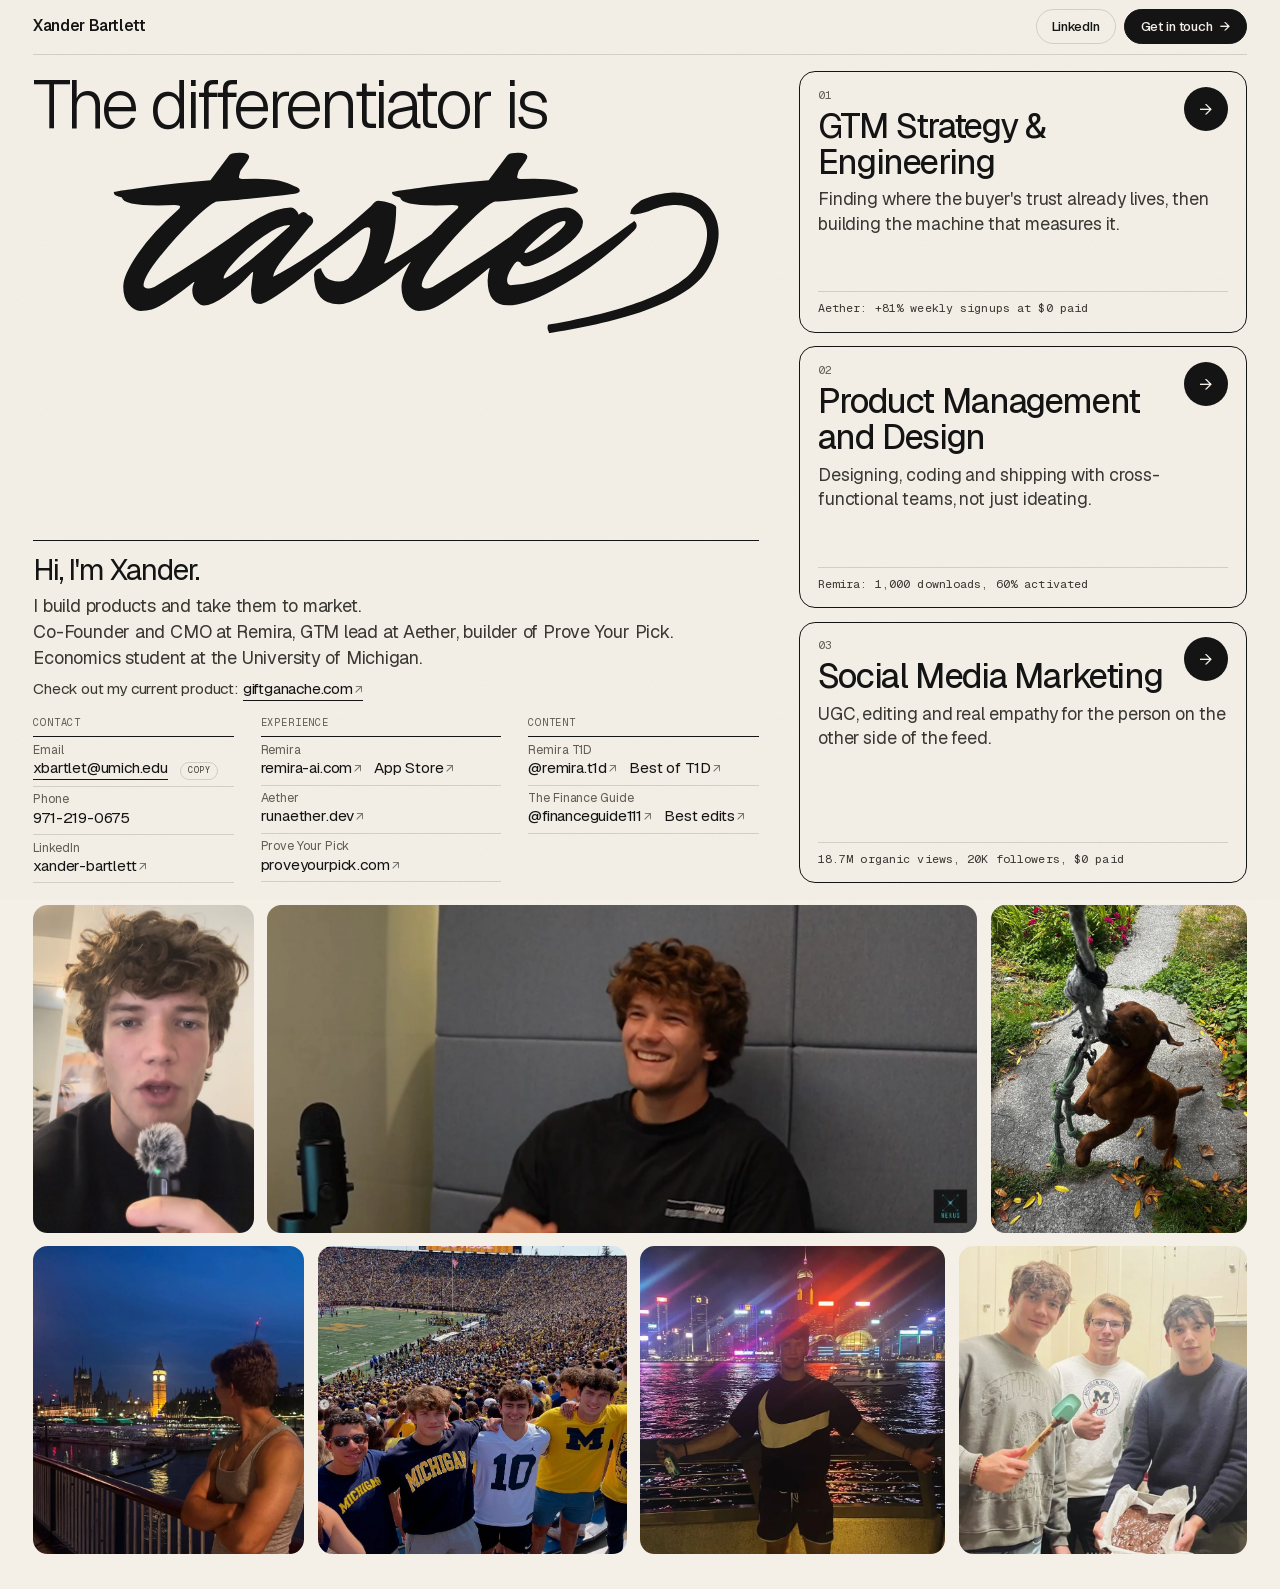
==== commit 509f52a7: "Home: remove availability line from header Co-Authored-By: Claude Opus 5.5 <noreply@anthropic.com> C" ====
--- a/index.html
+++ b/index.html
@@ -19,14 +19,6 @@
 <style>
   .home .shell { grid-template-rows: auto 1fr; }
 
-  /* availability, in the header */
-  .avail { display: inline-flex; align-items: center; gap: 0.6rem; min-width: 0; font-size: 0.98rem; line-height: 1.3; color: var(--ink-2); letter-spacing: -0.01em; }
-  .avail::before {
-    content: ""; flex: none; width: 0.55rem; height: 0.55rem; border-radius: 50%;
-    background: var(--accent); animation: pulse 2.4s ease-out infinite;
-  }
-  .avail b { color: var(--ink); font-weight: 540; }
-  .avail i { font-style: normal; color: var(--muted); padding: 0 0.45rem; }
 
   .home-main {
     display: grid;
@@ -108,7 +100,6 @@
 
   @media (max-width: 900px) {
     .home .topbar { flex-wrap: wrap; }
-    .avail { order: 3; flex: 1 1 100%; font-size: 0.92rem; }
     .home-main { grid-template-columns: 1fr; row-gap: 2.2rem; padding-top: 1.2rem; }
     .hero-pre { font-size: 2.6rem; }
     .hero-art { margin: -0.2rem 0 0 -0.8rem; }
@@ -131,7 +122,6 @@
 
   <header class="topbar">
     <a class="brand" href="./" aria-label="Xander Bartlett, home">Xander Bartlett</a>
-    <p class="avail"><span><b>Currently open to remote roles</b><i>&middot;</i>Open to full-time, in-person roles starting January 2028<i>&middot;</i>Will relocate</span></p>
     <div class="topbar__end">
       <a class="btn btn--ghost" href="https://www.linkedin.com/in/xander-bartlett-557054325/" target="_blank" rel="noopener">LinkedIn</a>
       <a class="btn btn--ink" href="https://mail.google.com/mail/?view=cm&amp;fs=1&amp;to=xbartlet@umich.edu" target="_blank" rel="noopener" data-mailto="xbartlet@umich.edu">Get in touch <span class="arr" aria-hidden="true">&rarr;</span></a>
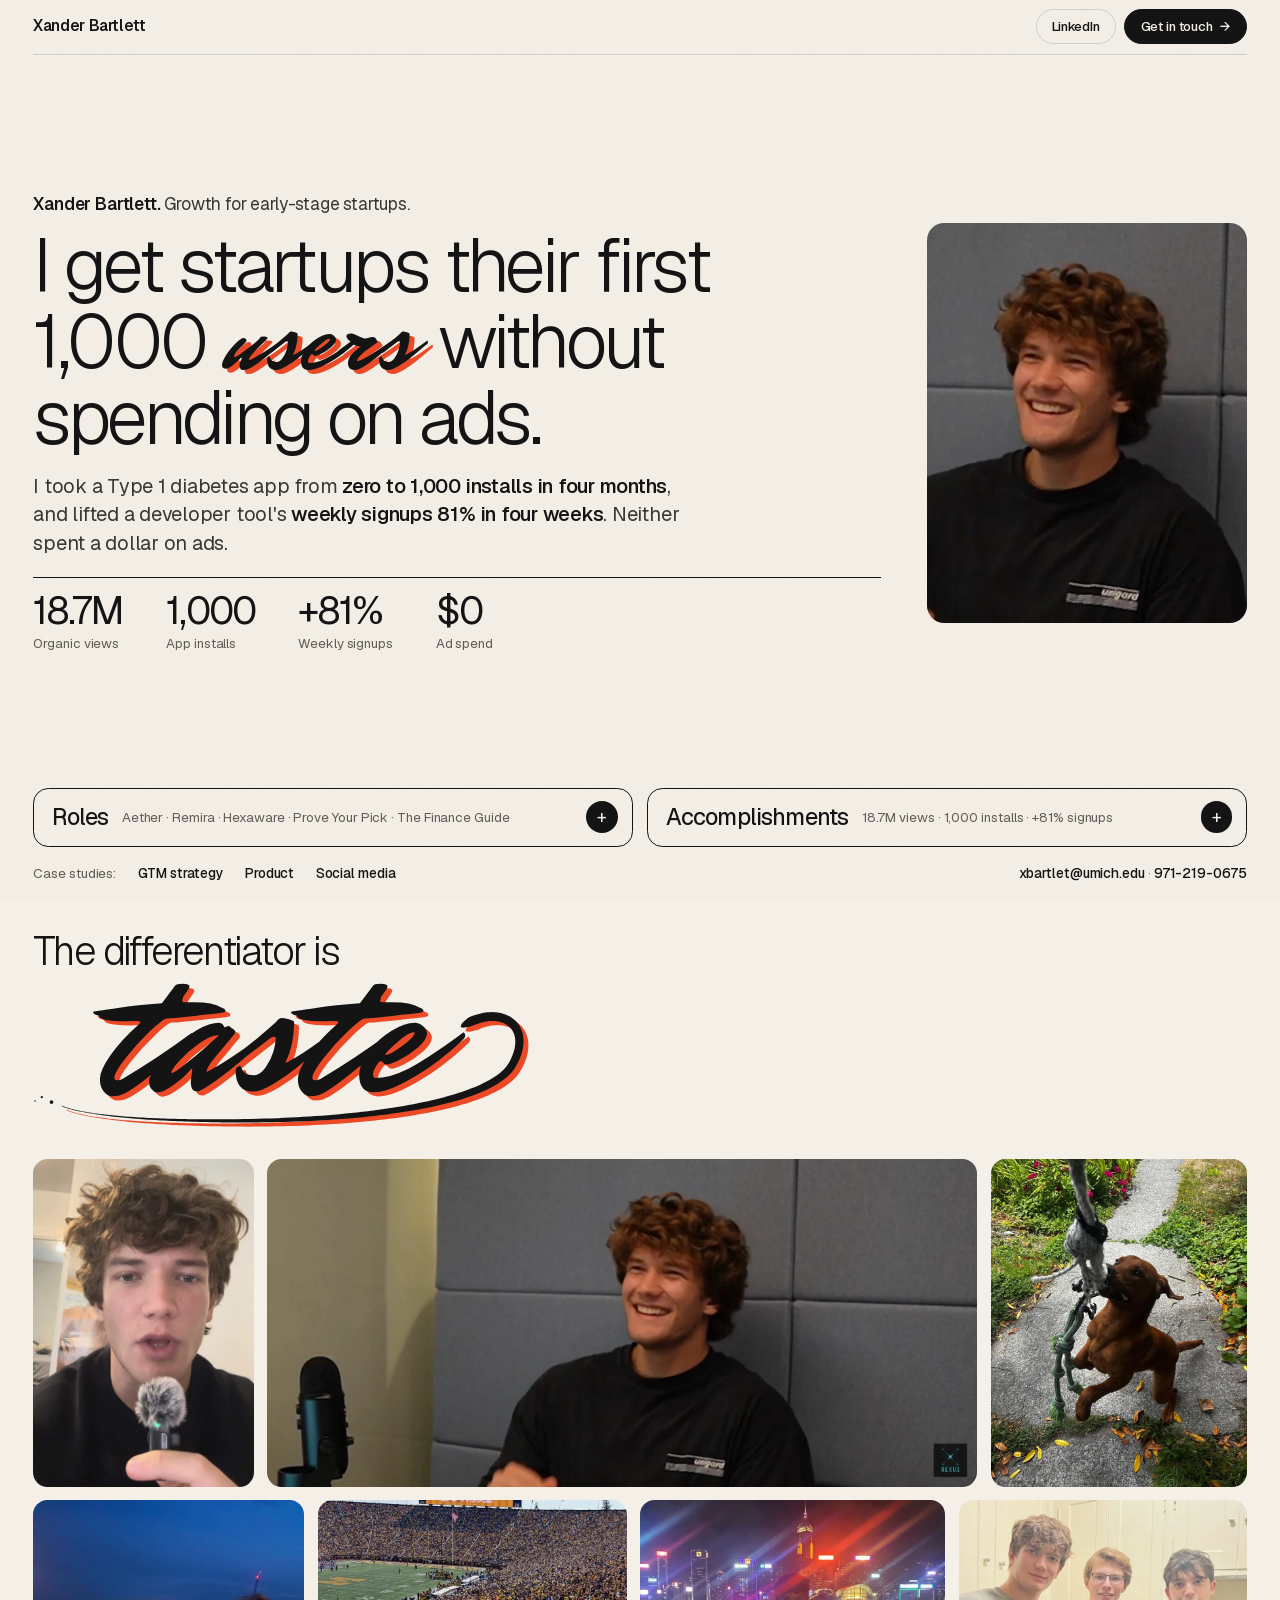
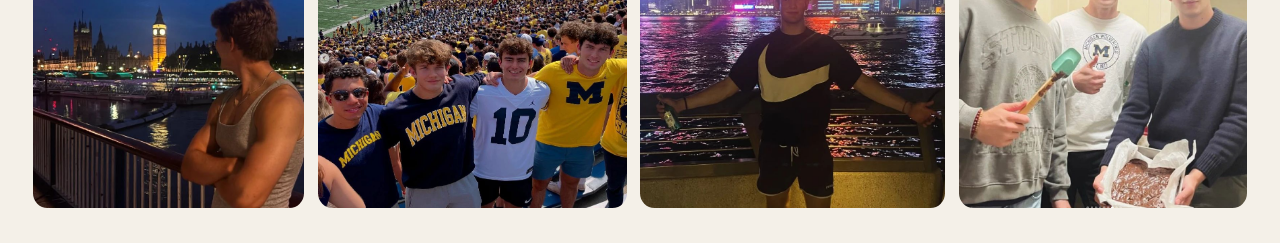
==== commit 41b45c06: "Landing: one pitch, proof, and folded roles and accomplishments Rebuild the landing page around a si" ====
--- a/index.html
+++ b/index.html
@@ -3,13 +3,13 @@
 <head>
 <meta charset="utf-8">
 <meta name="viewport" content="width=device-width, initial-scale=1, viewport-fit=cover">
-<title>Xander Bartlett · The differentiator is taste</title>
-<meta name="description" content="Xander Bartlett builds products and takes them to market. GTM strategy and engineering, product management and design, social media marketing. 18.7M organic views, 1,000 app installs, $0 paid.">
+<title>Xander Bartlett · First 1,000 users, $0 in ads</title>
+<meta name="description" content="I get startups their first 1,000 users without spending on ads. 0 to 1,000 installs in four months for a Type 1 diabetes app, and +81% weekly signups in four weeks for a developer tool, both at $0 paid.">
 <meta name="theme-color" content="#f4f0e8">
 <link rel="icon" href="assets/img/favicon.svg" type="image/svg+xml">
 <meta property="og:type" content="website">
-<meta property="og:title" content="Xander Bartlett · The differentiator is taste">
-<meta property="og:description" content="Building a product and showing it to the world are two sides of the same coin. GTM, product and social, with receipts.">
+<meta property="og:title" content="Xander Bartlett · I get startups their first 1,000 users without spending on ads">
+<meta property="og:description" content="0 to 1,000 installs in four months for a health app. +81% weekly signups in four weeks for a developer tool. Both at $0 in ads.">
 <meta property="og:image" content="https://xanderbartlett.com/assets/img/og.jpg">
 <meta name="twitter:card" content="summary_large_image">
 <link rel="preload" href="assets/fonts/geist-latin.woff2" as="font" type="font/woff2" crossorigin>
@@ -19,78 +19,59 @@
 <style>
   .home .shell { grid-template-rows: auto 1fr; }
 
-
-  .home-main {
-    display: grid;
-    grid-template-columns: minmax(0, 1.62fr) minmax(0, 1fr);
-    column-gap: 3rem;
-    padding: 1.25rem 0 1.25rem;
-  }
-
-  /* ---- left: belief, then who I am and every link ---- */
-  .left { display: flex; flex-direction: column; justify-content: space-between; min-width: 0; }
-  .hero-h { font-weight: 300; }
-  .hero-pre { display: block; font-size: 5.1rem; line-height: 1; letter-spacing: -0.05em; }
-  .hero-art { display: block; margin: -0.5rem 0 0 -1.7rem; }
-  .taste-art { width: min(calc(100% + 1.7rem), 59rem); height: auto; overflow: visible; }
+  .home-main { display: grid; grid-template-rows: 1fr auto auto; row-gap: 1.25rem; padding: 1.5rem 0 1.25rem; }
+
+  /* ---------- the pitch ---------- */
+  .pitch { display: grid; grid-template-columns: minmax(0, 1fr) auto; column-gap: 3.5rem; align-items: center; }
+  .pitch__copy { display: flex; flex-direction: column; justify-content: center; min-width: 0; }
+  .kicker { font-size: 1.3rem; color: var(--ink-2); letter-spacing: -0.01em; }
+  .kicker b { color: var(--ink); font-weight: 560; }
+  .pitch h1 { margin-top: 0.8rem; font-weight: 300; font-size: 5.6rem; line-height: 1.02; letter-spacing: -0.048em; max-width: 14.5ch; }
+  .pitch .proof { margin-top: 1.2rem; max-width: 50rem; font-size: 1.5rem; line-height: 1.42; color: var(--ink-2); letter-spacing: -0.012em; }
+  .pitch .proof strong { color: var(--ink); font-weight: 540; }
+  .nums { display: grid; grid-template-columns: repeat(4, auto); justify-content: start; column-gap: 3.2rem; margin-top: 1.5rem; padding-top: 1rem; border-top: 1.5px solid var(--ink); }
+  .nums .v { font-size: 2.9rem; font-weight: 400; letter-spacing: -0.045em; line-height: 1; white-space: nowrap; }
+  .nums .k { margin-top: 0.35rem; font-size: 1rem; color: var(--muted); }
+  .portrait { width: 24rem; aspect-ratio: 590 / 738; border-radius: 1.3rem; overflow: hidden; background: var(--paper-2); }
+  .portrait img { width: 100%; height: 100%; object-fit: cover; object-position: 50% 30%; }
+
+  /* ---------- roles + accomplishments, folded ---------- */
+  .fold { display: grid; grid-template-columns: 1fr 1fr; gap: 1.1rem; align-items: start; }
+  .fold details { border: 1px solid var(--ink); border-radius: 1.15rem; background: var(--paper); transition: background 0.2s var(--ease); }
+  .fold details[open] { background: var(--paper-3); }
+  .fold summary { list-style: none; cursor: pointer; display: grid; grid-template-columns: auto minmax(0, 1fr) auto; align-items: center; column-gap: 1rem; padding: 0.95rem 1rem 0.95rem 1.3rem; border-radius: 1.15rem; }
+  .fold summary::-webkit-details-marker { display: none; }
+  .fold summary:hover .plus { background: var(--accent); transform: rotate(90deg); }
+  .fold summary h2 { font-size: 1.75rem; font-weight: 450; letter-spacing: -0.035em; line-height: 1; }
+  .fold summary .peek { min-width: 0; font-size: 1rem; color: var(--muted); white-space: nowrap; overflow: hidden; text-overflow: ellipsis; }
+  .fold .plus { width: 2.4rem; height: 2.4rem; border-radius: 50%; display: grid; place-items: center; background: var(--ink); color: var(--paper); font-size: 1.3rem; line-height: 1; transition: transform 0.3s var(--ease), background 0.2s; }
+  .fold details[open] .plus { transform: rotate(45deg); }
+  .fold details[open] summary:hover .plus { transform: rotate(135deg); }
+  .fold ol { list-style: none; padding: 0 1.3rem 1rem; }
+  .fold li { display: grid; grid-template-columns: minmax(0, 1fr) auto; column-gap: 1rem; padding: 0.8rem 0; border-top: 1px solid var(--hair); }
+  .fold .who { font-size: 1.15rem; font-weight: 540; letter-spacing: -0.02em; }
+  .fold .who a { color: var(--ink); }
+  .fold .role { font-weight: 400; color: var(--ink-2); }
+  .fold .when { font-family: var(--mono); font-size: 0.78rem; color: var(--muted); white-space: nowrap; padding-top: 0.25rem; }
+  .fold .what { grid-column: 1 / -1; margin-top: 0.25rem; font-size: 1.02rem; line-height: 1.42; color: var(--ink-2); }
+  .fold .stat { font-size: 1.15rem; line-height: 1.38; color: var(--ink-2); letter-spacing: -0.012em; }
+  .fold .stat b { color: var(--ink); font-weight: 600; }
+  .fold .rcpt { font-size: 0.86rem; font-weight: 500; color: var(--ink); white-space: nowrap; padding-top: 0.2rem; }
+  .fold .rcpt:hover { text-decoration: underline; text-underline-offset: 3px; }
+
+  /* ---------- go deeper ---------- */
+  .deeper { display: flex; flex-wrap: wrap; align-items: baseline; justify-content: space-between; gap: 0.6rem 2rem; font-size: 1.02rem; color: var(--muted); }
+  .deeper nav { display: flex; flex-wrap: wrap; gap: 0.4rem 1.6rem; align-items: baseline; }
+  .deeper a { color: var(--ink); font-weight: 500; }
+  .deeper a:hover { text-decoration: underline; text-underline-offset: 3px; }
+
+  /* ---------- below the fold: taste + gallery ---------- */
+  .signoff { max-width: var(--max); margin: 0 auto; padding: 2.4rem var(--gutter) 1.2rem; border-top: 0; }
+  .signoff p { font-weight: 300; font-size: 3rem; letter-spacing: -0.045em; line-height: 1; }
+  .signoff .taste-art { display: block; width: min(100%, 40rem); height: auto; margin: -0.2rem 0 0 -1rem; overflow: visible; }
   .t-offset { fill: var(--accent); }
   .t-ink { fill: var(--ink); }
 
-  .about { border-top: 1.5px solid var(--ink); padding-top: 1rem; }
-  .about__row { display: flex; align-items: baseline; gap: 1.1rem; flex-wrap: wrap; }
-  .about__hi { font-weight: 400; font-size: 2.25rem; letter-spacing: -0.04em; line-height: 1.1; }
-  .about__intro { margin-top: 0.45rem; font-size: 1.36rem; line-height: 1.42; color: var(--ink-2); letter-spacing: -0.012em; }
-  .about__current { margin-top: 0.6rem; font-size: 1.16rem; line-height: 1.4; color: var(--ink-2); letter-spacing: -0.012em; }
-  .about__current a { color: var(--ink); }
-
-  .dir { display: grid; grid-template-columns: 1fr 1.2fr 1.15fr; column-gap: 2rem; margin-top: 1.15rem; }
-  .dir dt { font-family: var(--mono); font-size: 0.78rem; letter-spacing: 0.08em; text-transform: uppercase; color: var(--muted); padding-bottom: 0.45rem; border-bottom: 1px solid var(--ink); }
-  .dir dd { padding: 0.42rem 0; border-bottom: 1px solid var(--hair); }
-  .dir .k { display: block; font-size: 0.92rem; color: var(--muted); line-height: 1.25; }
-  .dir .links { display: flex; flex-wrap: wrap; align-items: baseline; gap: 0.15rem 0.9rem; font-size: 1.16rem; line-height: 1.35; letter-spacing: -0.012em; }
-  .dir a { color: var(--ink); }
-  .dir a:hover { color: #000; }
-  .copy {
-    font-family: var(--mono); font-size: 0.66rem; letter-spacing: 0.05em; text-transform: uppercase;
-    padding: 0.16rem 0.55rem; border: 1px solid var(--hair); border-radius: var(--pill); color: var(--ink-2);
-    transition: border-color 0.2s, background 0.2s, color 0.2s;
-  }
-  .copy:hover { border-color: var(--ink); color: var(--ink); }
-  .copy.is-copied { background: var(--ink); color: var(--paper); border-color: var(--ink); }
-
-  /* ---- right: the three doors, stacked ---- */
-  .doors { display: grid; grid-template-rows: repeat(3, minmax(0, 1fr)); gap: 1rem; min-width: 0; }
-  .door {
-    position: relative;
-    display: grid;
-    grid-template-columns: minmax(0, 1fr) auto;
-    grid-template-rows: auto auto 1fr auto;
-    column-gap: 1rem;
-    padding: 1.1rem 1.35rem 1.1rem;
-    border: 1px solid var(--ink);
-    border-radius: 1.2rem;
-    transition: background 0.28s var(--ease), color 0.28s var(--ease);
-  }
-  .door__n { grid-column: 1; font-family: var(--mono); font-size: 0.86rem; letter-spacing: 0.06em; color: var(--muted); }
-  .door__t { grid-column: 1; margin-top: 0.35rem; font-size: 2.6rem; font-weight: 450; line-height: 1.04; letter-spacing: -0.04em; }
-  .door__d { grid-column: 1 / -1; margin-top: 0.55rem; font-size: 1.32rem; line-height: 1.38; color: var(--ink-2); }
-  .door__m { grid-column: 1 / -1; align-self: end; margin-top: 0.7rem; padding-top: 0.6rem; border-top: 1px solid var(--hair); font-family: var(--mono); font-size: 0.88rem; letter-spacing: 0.01em; color: var(--ink-2); }
-  .door__go {
-    grid-column: 2; grid-row: 1 / span 2; align-self: start;
-    width: 3.3rem; height: 3.3rem; border-radius: 50%;
-    display: grid; place-items: center;
-    background: var(--ink); color: var(--paper);
-    font-size: 1.25rem;
-    transition: background 0.28s var(--ease), color 0.28s var(--ease), transform 0.4s var(--ease);
-  }
-  .door:hover, .door:focus-visible { background: var(--ink); color: var(--paper); }
-  .door:hover .door__d, .door:focus-visible .door__d,
-  .door:hover .door__m, .door:focus-visible .door__m { color: rgba(244, 240, 232, 0.8); }
-  .door:hover .door__n, .door:focus-visible .door__n { color: rgba(244, 240, 232, 0.55); }
-  .door:hover .door__m, .door:focus-visible .door__m { border-top-color: rgba(244, 240, 232, 0.18); }
-  .door:hover .door__go, .door:focus-visible .door__go { background: var(--accent); color: var(--ink); transform: rotate(-45deg); }
-
-  /* ---- personal gallery, below the first screen ---- */
   .gallery { max-width: var(--max); margin: 0 auto; padding: 0.4rem var(--gutter) 2.6rem; }
   .gallery__row { display: flex; gap: 1rem; }
   .gallery__row + .gallery__row { margin-top: 1rem; }
@@ -100,16 +81,19 @@
 
   @media (max-width: 900px) {
     .home .topbar { flex-wrap: wrap; }
-    .home-main { grid-template-columns: 1fr; row-gap: 2.2rem; padding-top: 1.2rem; }
-    .hero-pre { font-size: 2.6rem; }
-    .hero-art { margin: -0.2rem 0 0 -0.8rem; }
-    .about { margin-top: 1.4rem; }
-    .about__intro { font-size: 1.08rem; }
-    .about__current { font-size: 1rem; }
-    .dir { grid-template-columns: 1fr; row-gap: 1.2rem; }
-    .doors { grid-template-rows: none; }
-    .door__t { font-size: 1.6rem; }
-    .door__d { font-size: 1rem; }
+    .home-main { padding-top: 1.3rem; row-gap: 1.6rem; }
+    .pitch { grid-template-columns: 1fr; row-gap: 1.4rem; }
+    .portrait { order: -1; width: 7.5rem; height: 7.5rem; aspect-ratio: 1; border-radius: 50%; }
+    .pitch h1 { font-size: 2.7rem; }
+    .pitch .proof { font-size: 1.08rem; }
+    .nums { grid-template-columns: repeat(2, auto); row-gap: 1.1rem; column-gap: 2rem; }
+    .nums .v { font-size: 2rem; }
+    .fold { grid-template-columns: 1fr; }
+    .fold summary .peek { display: none; }
+    .fold summary { grid-template-columns: minmax(0, 1fr) auto; }
+    .fold li { grid-template-columns: 1fr; }
+    .fold .when, .fold .rcpt { padding-top: 0.2rem; }
+    .signoff p { font-size: 2.1rem; }
     .gallery__row { flex-wrap: wrap; gap: 0.7rem; }
     .gallery__row + .gallery__row { margin-top: 0.7rem; }
     .gallery figure { flex: 1 1 calc(50% - 0.35rem); aspect-ratio: 4 / 5; }
@@ -130,107 +114,94 @@
 
   <main class="home-main">
 
-    <div class="left">
-      <section class="hero" aria-labelledby="hero-h">
-        <h1 id="hero-h" class="hero-h">
-          <span class="hero-pre rise">The differentiator is</span>
-          <span class="hero-art"><svg class="taste-art" viewBox="-420 -640 2840 900" role="img" aria-labelledby="taste-title" focusable="false"><title id="taste-title">taste</title><defs><path id="tw" d="M459 -462 510 -463Q609 -463 654 -435Q676 -428 676 -417Q676 -409 656.5 -406Q637 -403 521.5 -390.5Q406 -378 363 -376Q344 -375 275.5 -310Q207 -245 145 -167Q83 -89 83 -58Q83 -53 88 -49.5Q93 -46 100.5 -46Q108 -46 124 -52Q314 -164 493 -297Q502 -290 502 -280Q502 -270 492 -260.5Q482 -251 462.5 -233Q443 -215 390 -168Q337 -121 290 -84Q164 18 114 34Q96 39 71.5 39Q47 39 26.5 14Q6 -11 6 -54Q6 -97 61.5 -178Q117 -259 213 -344Q222 -351 222 -357Q222 -363 201 -363L138 -361Q5 -361 1 -391Q-30 -397 -30 -409Q-30 -413 -26 -413.5Q-22 -414 -19 -414.5Q-16 -415 -9 -416Q-2 -417 101.5 -432Q205 -447 337 -457L406 -549Q412 -561 448 -561Q484 -561 484 -546Q484 -541 476 -528L451 -493Q446 -477 445 -469Q445 -462 459 -462Z M491 -42 499 -106Q499 -109 497.5 -109Q496 -109 492 -105Q479 -91 459 -70.5Q439 -50 390.5 -15.5Q342 19 312 19Q307 18 299.5 15.5Q292 13 280 -1Q268 -15 268 -41Q268 -67 307.5 -120.5Q347 -174 402 -225.5Q457 -277 524.5 -315Q592 -353 642 -353Q661 -352 672 -326Q682 -336 690 -336Q698 -336 709 -324Q715 -323 721 -317.5Q727 -312 727 -302Q727 -292 713 -280Q692 -254 664 -221Q636 -188 624 -173.5Q612 -159 599 -141Q577 -110 575 -91Q677 -140 896 -302Q905 -295 905 -285Q905 -275 897 -268Q889 -261 877.5 -251Q866 -241 832 -212Q798 -183 766.5 -156.5Q735 -130 694.5 -97.5Q654 -65 622 -42Q545 13 526 13Q507 13 499 1Q491 -11 491 -42ZM389 -84Q401 -84 462.5 -133Q524 -182 579 -231L635 -280Q639 -284 639 -285.5Q639 -287 636 -287Q598 -287 537 -243.5Q476 -200 431.5 -151.5Q387 -103 387 -86Q387 -84 389 -84Z M944 -271Q944 -278 933.5 -278Q923 -278 909 -267L778 -166Q764 -158 746 -158Q728 -158 728 -171Q728 -180 730.5 -183Q733 -186 745 -193Q819 -244 947 -359Q962 -379 974 -379Q986 -379 1014 -371.5Q1042 -364 1042 -354Q1042 -294 1031 -245Q1020 -196 1008.5 -170.5Q997 -145 997 -143Q997 -141 999 -141Q1001 -141 1007 -144Q1082 -182 1198 -268L1222 -286Q1231 -279 1231 -269Q1231 -259 1222 -251Q1220 -251 1170.5 -209Q1121 -167 1060.5 -117.5Q1000 -68 931 -27Q862 14 824 14Q730 14 730 -99Q730 -108 737.5 -115.5Q745 -123 757 -123Q757 -118 762.5 -107.5Q768 -97 774 -90Q792 -73 826.5 -73Q861 -73 890.5 -115.5Q920 -158 932 -201.5Q944 -245 944 -271Z M1515 -462 1566 -463Q1665 -463 1710 -435Q1732 -428 1732 -417Q1732 -409 1712.5 -406Q1693 -403 1577.5 -390.5Q1462 -378 1419 -376Q1400 -375 1331.5 -310Q1263 -245 1201 -167Q1139 -89 1139 -58Q1139 -53 1144 -49.5Q1149 -46 1156.5 -46Q1164 -46 1180 -52Q1370 -164 1549 -297Q1558 -290 1558 -280Q1558 -270 1548 -260.5Q1538 -251 1518.5 -233Q1499 -215 1446 -168Q1393 -121 1346 -84Q1220 18 1170 34Q1152 39 1127.5 39Q1103 39 1082.5 14Q1062 -11 1062 -54Q1062 -97 1117.5 -178Q1173 -259 1269 -344Q1278 -351 1278 -357Q1278 -363 1257 -363L1194 -361Q1061 -361 1057 -391Q1026 -397 1026 -409Q1026 -413 1030 -413.5Q1034 -414 1037 -414.5Q1040 -415 1047 -416Q1054 -417 1157.5 -432Q1261 -447 1393 -457L1462 -549Q1468 -561 1504 -561Q1540 -561 1540 -546Q1540 -541 1532 -528L1507 -493Q1502 -477 1501 -469Q1501 -462 1515 -462Z M1679 -302Q1653 -302 1591 -248.5Q1529 -195 1529 -183Q1529 -181 1532 -181Q1554 -181 1619.5 -230Q1685 -279 1685 -297Q1685 -302 1679 -302ZM1466 18Q1389 18 1389 -76Q1389 -135 1440.5 -201.5Q1492 -268 1562 -310.5Q1632 -353 1686 -353Q1710 -353 1730.5 -334Q1751 -315 1751 -297Q1751 -264 1704 -222.5Q1657 -181 1605.5 -155.5Q1554 -130 1537.5 -130Q1521 -130 1513 -145Q1509 -148 1502 -148Q1495 -148 1479 -121.5Q1463 -95 1463 -78.5Q1463 -62 1475 -58Q1551 -58 1640 -102.5Q1729 -147 1886 -259Q1897 -267 1919.5 -283Q1942 -299 1946 -302Q1955 -295 1955 -285Q1955 -275 1946 -267Q1896 -217 1816.5 -155Q1737 -93 1634 -37.5Q1531 18 1466 18Z"/><path id="tf" d="M1930 -330 L1946 -326.8 L1958.2 -328.7 L1969.5 -331.1 L1980.4 -333.5 L1990.8 -335.9 L2000.2 -339.6 L2009.3 -343.4 L2018.3 -346.9 L2027.1 -349.9 L2035.8 -352.7 L2044.4 -355.1 L2052.8 -357.1 L2061.1 -358.8 L2069.2 -360.2 L2077.2 -361.3 L2085 -362.1 L2092.6 -362.5 L2100 -362.7 L2107.2 -362.6 L2114.3 -362.2 L2121.1 -361.5 L2127.8 -360.6 L2134.2 -359.4 L2140.4 -357.9 L2146.4 -356.3 L2152.2 -354.3 L2157.7 -352.2 L2163.1 -349.8 L2168.2 -347.2 L2173.1 -344.4 L2177.8 -341.4 L2182.2 -338.2 L2186.4 -334.8 L2190.4 -331.2 L2194.2 -327.4 L2197.7 -323.4 L2201.1 -319.2 L2204.2 -314.9 L2207 -310.3 L2209.6 -305.5 L2212 -300.6 L2214.2 -295.4 L2216.1 -290 L2217.7 -284.4 L2219.1 -278.6 L2220.2 -272.6 L2221.1 -266.4 L2221.6 -260 L2221.8 -253.4 L2221.7 -246.5 L2221.3 -239.5 L2220.6 -232.2 L2219.5 -224.8 L2218.1 -217.1 L2216.3 -209.3 L2214.1 -201.2 L2211.6 -193 L2208.6 -184.7 L2205.3 -176.1 L2201.5 -167.4 L2197.4 -158.5 L2192.8 -149.5 L2187.7 -140.3 L2182.5 -131.4 L2177.4 -124.2 L2171.6 -116.7 L2165.1 -109.3 L2157.9 -101.8 L2150 -94.4 L2141.4 -87 L2132.2 -79.7 L2122.3 -72.4 L2111.8 -65.1 L2100.6 -58 L2088.7 -50.8 L2076.2 -43.8 L2063.1 -36.8 L2049.3 -30 L2035 -23.2 L2020 -16.5 L2004.4 -9.9 L1988.2 -3.4 L1971.4 3 L1954 9.3 L1936 15.5 L1917.5 21.6 L1898.3 27.6 L1878.7 33.5 L1858.5 39.2 L1837.7 44.8 L1816.4 50.4 L1794.5 55.8 L1772.1 61 L1749.2 66.2 L1725.8 71.2 L1701.9 76.1 L1677.4 80.9 L1652.5 85.6 L1627 90.1 L1601.1 94.5 L1574.7 98.8 L1547.8 103 L1520.5 107 L1492.6 110.8 L1464.4 114.6 L1435.6 118.2 L1406.4 121.7 L1376.8 125 L1346.7 128.2 L1316.2 131.3 L1285.3 134.2 L1254 137 L1222.2 139.6 L1190.1 142.1 L1157.5 144.5 L1124.5 146.7 L1091.2 148.7 L1057.4 150.6 L1023.3 152.4 L988.8 154 L954 155.5 L918.7 156.8 L883.1 158 L847.2 159 L810.9 159.9 L774.3 160.6 L737.3 161.1 L700 161.5 L679 161.7 L658.2 161.8 L637.6 161.8 L617.1 161.9 L596.9 161.8 L576.8 161.8 L556.9 161.7 L537.2 161.5 L517.7 161.3 L498.3 161.1 L479.2 160.8 L460.3 160.5 L441.6 160.1 L423.1 159.7 L404.7 159.2 L386.6 158.7 L368.7 158.2 L351 157.6 L333.5 157 L316.3 156.3 L299.2 155.6 L282.4 154.9 L265.8 154.1 L249.4 153.3 L233.2 152.4 L217.3 151.5 L201.6 150.6 L186.1 149.6 L170.9 148.6 L155.9 147.6 L141.1 146.5 L126.6 145.3 L112.3 144.1 L98.2 142.9 L84.4 141.7 L70.9 140.4 L57.6 139.1 L44.5 137.7 L31.7 136.3 L19.2 134.9 L6.9 133.4 L-5.2 131.9 L-16.9 130.4 L-28.4 128.8 L-39.7 127.2 L-50.6 125.5 L-61.3 123.8 L-71.7 121.9 L-81.9 120.1 L-91.7 118.2 L-101.3 116.3 L-110.6 114.3 L-119.6 112.3 L-128.3 110.3 L-136.8 108.2 L-144.9 106.2 L-152.8 104 L-160.3 101.9 L-167.6 99.7 L-174.5 97.5 L-181.2 95.3 L-187.6 93 L-193.6 90.8 L-200 90 L-200 90 L-194.8 93.9 L-188.7 96.2 L-182.3 98.5 L-175.6 100.7 L-168.6 103 L-161.3 105.1 L-153.7 107.3 L-145.8 109.4 L-137.6 111.5 L-129.1 113.6 L-120.3 115.6 L-111.3 117.6 L-102 119.6 L-92.4 121.5 L-82.5 123.4 L-72.3 125.3 L-61.9 127.1 L-51.2 128.9 L-40.2 130.8 L-29 132.6 L-17.5 134.4 L-5.8 136.2 L6.3 138 L18.5 139.7 L31.1 141.4 L43.9 143 L56.9 144.6 L70.2 146.2 L83.8 147.7 L97.6 149.3 L111.6 150.7 L125.9 152.2 L140.5 153.6 L155.3 155 L170.3 156.3 L185.5 157.6 L201 158.9 L216.7 160.1 L232.7 161.3 L248.8 162.4 L265.2 163.6 L281.9 164.6 L298.7 165.7 L315.8 166.7 L333.1 167.7 L350.6 168.6 L368.3 169.5 L386.2 170.3 L404.3 171.1 L422.7 171.9 L441.2 172.6 L459.9 173.3 L478.9 174 L498 174.6 L517.4 175.2 L536.9 175.7 L556.7 176.2 L576.6 176.7 L596.7 177.1 L617 177.4 L637.5 177.8 L658.1 178.1 L679 178.3 L700 178.5 L737.4 178.7 L774.4 178.8 L811.1 178.7 L847.5 178.4 L883.6 178 L919.3 177.4 L954.6 176.7 L989.6 175.8 L1024.2 174.8 L1058.5 173.5 L1092.4 172.2 L1125.9 170.7 L1159 169 L1191.7 167.1 L1224.1 165.2 L1256 163 L1287.5 160.7 L1318.7 158.3 L1349.4 155.7 L1379.6 153 L1409.5 150.1 L1438.9 147.1 L1467.9 143.9 L1496.4 140.6 L1524.5 137.1 L1552.2 133.5 L1579.3 129.7 L1606 125.8 L1632.3 121.8 L1658.1 117.6 L1683.3 113.3 L1708.1 108.9 L1732.5 104.3 L1756.3 99.5 L1779.6 94.7 L1802.4 89.6 L1824.7 84.5 L1846.5 79.2 L1867.8 73.8 L1888.5 68.3 L1908.7 62.6 L1928.4 56.8 L1947.6 50.8 L1966.2 44.7 L1984.2 38.5 L2001.7 32.1 L2018.7 25.6 L2035 19 L2050.9 12.2 L2066.1 5.3 L2080.8 -1.8 L2094.9 -9 L2108.4 -16.3 L2121.4 -23.8 L2133.7 -31.5 L2145.5 -39.3 L2156.6 -47.3 L2167.2 -55.5 L2177.2 -63.8 L2186.5 -72.3 L2195.2 -81 L2203.2 -89.9 L2210.6 -99.1 L2217.5 -108.6 L2224 -119.3 L2229.8 -129.5 L2235.2 -139.6 L2240.1 -149.6 L2244.6 -159.6 L2248.6 -169.4 L2252.2 -179.2 L2255.4 -188.9 L2258.1 -198.4 L2260.4 -207.9 L2262.3 -217.3 L2263.8 -226.5 L2264.9 -235.6 L2265.5 -244.6 L2265.8 -253.5 L2265.6 -262.2 L2265 -270.8 L2264 -279.2 L2262.6 -287.4 L2260.9 -295.5 L2258.7 -303.4 L2256.1 -311 L2253.1 -318.5 L2249.8 -325.8 L2246 -332.8 L2242 -339.5 L2237.5 -346 L2232.7 -352.3 L2227.6 -358.2 L2222.1 -363.9 L2216.4 -369.2 L2210.3 -374.3 L2203.9 -379 L2197.3 -383.5 L2190.4 -387.5 L2183.3 -391.3 L2175.9 -394.7 L2168.3 -397.8 L2160.4 -400.6 L2152.4 -403 L2144.1 -405 L2135.7 -406.7 L2127.1 -408.1 L2118.3 -409.1 L2109.4 -409.7 L2100.2 -410 L2091 -409.9 L2081.6 -409.5 L2072 -408.7 L2062.4 -407.5 L2052.6 -406 L2042.7 -404.1 L2032.6 -401.8 L2022.5 -399.2 L2012.3 -396.1 L2001.9 -392.7 L1991.5 -388.9 L1981 -384.7 L1970.6 -379.7 L1961.1 -372.5 L1951.8 -364.6 L1942.8 -355.9 L1934.5 -345.9 L1930 -330 Z"/><mask id="m-word" maskUnits="userSpaceOnUse" x="-420" y="-640" width="2840" height="900"><rect class="t-wipe" x="-700" y="-700" width="2900" height="1000" transform="skewX(-18)" fill="#fff"/></mask><mask id="m-flo" maskUnits="userSpaceOnUse" x="-420" y="-640" width="2840" height="900"><path class="t-pen" d="M1930 -330C2150 -470 2330 -330 2200 -120C2080 60 1500 170 700 170C250 170 -80 140 -200 90" pathLength="1000" fill="none" stroke="#fff" stroke-width="74" stroke-linecap="round" stroke-linejoin="round"/></mask></defs><g class="t-offset" transform="translate(26 22)"><use href="#tw"/><use href="#tf"/></g><g class="t-ink"><use href="#tw" mask="url(#m-word)"/><use href="#tf" mask="url(#m-flo)"/><circle class="t-dot" cx="-252" cy="70" r="10"/><circle class="t-dot" cx="-304" cy="44" r="6"/><circle class="t-dot" cx="-340" cy="64" r="4"/></g></svg></span>
-        </h1>
-        <script>
-        /* Write-on animation for the lettering. Markup ships in its final state;
-           this sets the start state before first paint, then animates with rAF.
-           Any failure, or reduced motion, leaves the finished lettering. */
-        (function () {
-          var svg = document.querySelector(".taste-art");
-          if (!svg || !window.requestAnimationFrame) return;
-          if (window.matchMedia && matchMedia("(prefers-reduced-motion: reduce)").matches) return;
-          var wipe = svg.querySelector(".t-wipe"), pen = svg.querySelector(".t-pen"), off = svg.querySelector(".t-offset");
-          var dots = svg.querySelectorAll(".t-dot"), radii = [];
-          for (var i = 0; i < dots.length; i++) radii.push(+dots[i].getAttribute("r"));
-          pen.setAttribute("stroke-dasharray", "1000 1000");
-          function clamp(v) { return v < 0 ? 0 : v > 1 ? 1 : v; }
-          function out(t) { return 1 - Math.pow(1 - t, 3); }
-          function inOut(t) { return t < 0.5 ? 4 * t * t * t : 1 - Math.pow(-2 * t + 2, 3) / 2; }
-          function back(t) { var c = 1.9; return 1 + (c + 1) * Math.pow(t - 1, 3) + c * Math.pow(t - 1, 2); }
-          function frame(t) {
-            var a = out(clamp((t - 120) / 900)), b = inOut(clamp((t - 860) / 1000)), c = out(clamp((t - 1700) / 560));
-            wipe.setAttribute("transform", "translate(" + (-2950 * (1 - a)).toFixed(1) + " 0) skewX(-18)");
-            pen.setAttribute("stroke-dashoffset", (1000 * (1 - b)).toFixed(1));
-            off.setAttribute("transform", "translate(" + (26 * c).toFixed(2) + " " + (22 * c).toFixed(2) + ")");
-            off.style.opacity = c;
-            for (var j = 0; j < dots.length; j++) dots[j].setAttribute("r", (radii[j] * Math.max(0, back(clamp((t - 1780 - j * 90) / 380)))).toFixed(2));
-          }
-          function finish() { frame(1e6); }
-          try { frame(0); } catch (e) { return; }
-          var start = null, done = false;
-          var guard = setTimeout(function () { done = true; finish(); }, 4200);
-          function tick(now) {
-            if (done) return;
-            if (start === null) start = now;
-            var t = now - start;
-            try { frame(t); } catch (e) { done = true; finish(); return; }
-            if (t < 2700) requestAnimationFrame(tick); else { done = true; clearTimeout(guard); finish(); }
-          }
-          var go = function () { requestAnimationFrame(tick); };
-          var ready = document.fonts && document.fonts.ready ? document.fonts.ready : null;
-          var kicked = false, kick = function () { if (!kicked) { kicked = true; go(); } };
-          if (ready) ready.then(kick); setTimeout(kick, 650);
-        })();
-      </script>
-      </section>
-
-      <section class="about rise" style="--d:3" aria-label="About and links">
-        <h2 class="about__hi">Hi, I'm Xander.</h2>
-        <p class="about__intro">I build products and take them to market.<br>Co-Founder and CMO at Remira, GTM lead at Aether, builder of Prove Your Pick. Economics student at the University of Michigan.</p>
-        <p class="about__current">Check out my current product: <a class="link-u ext" href="https://giftganache.com" target="_blank" rel="noopener">giftganache.com</a></p>
-
-        <dl class="dir">
-          <div class="dir__g">
-            <dt>Contact</dt>
-            <dd><span class="k">Email</span><span class="links"><a class="link-u" href="https://mail.google.com/mail/?view=cm&amp;fs=1&amp;to=xbartlet@umich.edu" target="_blank" rel="noopener" data-mailto="xbartlet@umich.edu">xbartlet@umich.edu</a><button class="copy" type="button" data-copy="xbartlet@umich.edu" aria-label="Copy email address"><span data-copy-label>Copy</span></button></span></dd>
-            <dd><span class="k">Phone</span><span class="links"><a href="tel:+19712190675">971-219-0675</a></span></dd>
-            <dd><span class="k">LinkedIn</span><span class="links"><a class="ext" href="https://www.linkedin.com/in/xander-bartlett-557054325/" target="_blank" rel="noopener">xander-bartlett</a></span></dd>
-          </div>
-          <div class="dir__g">
-            <dt>Experience</dt>
-            <dd><span class="k">Remira</span><span class="links"><a class="ext" href="https://remira-ai.com" target="_blank" rel="noopener">remira-ai.com</a><a class="ext" href="https://apps.apple.com/us/app/remira-t1d/id6759989867" target="_blank" rel="noopener">App Store</a></span></dd>
-            <dd><span class="k">Aether</span><span class="links"><a class="ext" href="https://www.runaether.dev" target="_blank" rel="noopener">runaether.dev</a></span></dd>
-            <dd><span class="k">Prove Your Pick</span><span class="links"><a class="ext" href="https://proveyourpick.com" target="_blank" rel="noopener">proveyourpick.com</a></span></dd>
-          </div>
-          <div class="dir__g">
-            <dt>Content</dt>
-            <dd><span class="k">Remira T1D</span><span class="links"><a class="ext" href="https://www.tiktok.com/@remira.t1d" target="_blank" rel="noopener">@remira.t1d</a><a class="ext" href="https://www.tiktok.com/@remira.t1d/collection/Best%20of%20T1D-7653365468719876878" target="_blank" rel="noopener">Best of T1D</a></span></dd>
-            <dd><span class="k">The Finance Guide</span><span class="links"><a class="ext" href="https://www.tiktok.com/@financeguide111" target="_blank" rel="noopener">@financeguide111</a><a class="ext" href="https://www.tiktok.com/@financeguide111/collection/%F0%9F%8F%86Best%20Edits-7520739197204941623" target="_blank" rel="noopener">Best edits</a></span></dd>
-          </div>
-        </dl>
-      </section>
+    <section class="pitch" aria-labelledby="pitch-h">
+      <div class="pitch__copy">
+        <p class="kicker rise"><b>Xander Bartlett.</b> Growth for early-stage startups.</p>
+        <h1 id="pitch-h" class="rise" style="--d:1">I get startups their first 1,000 <span class="scr">users</span> without spending on ads.</h1>
+        <p class="proof rise" style="--d:2">I took a Type 1 diabetes app from <strong>zero to 1,000 installs in four months</strong>, and lifted a developer tool's <strong>weekly signups 81% in four weeks</strong>. Neither spent a dollar on ads.</p>
+        <div class="nums rise" style="--d:3" aria-label="Results">
+          <div><div class="v">18.7M</div><div class="k">Organic views</div></div>
+          <div><div class="v">1,000</div><div class="k">App installs</div></div>
+          <div><div class="v">+81%</div><div class="k">Weekly signups</div></div>
+          <div><div class="v">$0</div><div class="k">Ad spend</div></div>
+        </div>
+      </div>
+      <figure class="portrait rise" style="--d:2"><img src="assets/img/me-portrait.jpg" width="590" height="738" alt="Xander Bartlett, smiling, in a black t-shirt"></figure>
+    </section>
+
+    <section class="fold rise" style="--d:4" aria-label="Roles and accomplishments">
+      <details>
+        <summary>
+          <h2>Roles</h2>
+          <span class="peek">Aether &middot; Remira &middot; Hexaware &middot; Prove Your Pick &middot; The Finance Guide</span>
+          <span class="plus" aria-hidden="true">+</span>
+        </summary>
+        <ol>
+          <li>
+            <span class="who"><a class="ext" href="https://www.runaether.dev" target="_blank" rel="noopener">Aether</a> <span class="role">&middot; Growth &amp; GTM lead, contract</span></span>
+            <span class="when">Aug 2026&ndash;now</span>
+            <span class="what">Rewrote the positioning and built Instagram from 0 to 1,200 followers. Weekly signups rose 81% in four weeks.</span>
+          </li>
+          <li>
+            <span class="who"><a class="ext" href="https://remira-ai.com" target="_blank" rel="noopener">Remira</a> <span class="role">&middot; Co-founder &amp; CMO</span></span>
+            <span class="when">2026&ndash;now</span>
+            <span class="what">Took a Type 1 diabetes app from zero to 1,000 installs with organic video and 2,500 hand-sent DMs, and led product with a team of six.</span>
+          </li>
+          <li>
+            <span class="who"><a class="ext" href="https://giftganache.com" target="_blank" rel="noopener">giftganache.com</a> <span class="role">&middot; My current product</span></span>
+            <span class="when">Now</span>
+          </li>
+          <li>
+            <span class="who">Hexaware Technologies <span class="role">&middot; Business analyst intern</span></span>
+            <span class="when">Jun&ndash;Aug 2026</span>
+            <span class="what">Rebuilt a client's unit economics and pricing, moving projected six-year net cash from &minus;$28M to +$11.5M.</span>
+          </li>
+          <li>
+            <span class="who"><a class="ext" href="https://proveyourpick.com" target="_blank" rel="noopener">Prove Your Pick</a> <span class="role">&middot; Founder</span></span>
+            <span class="when">2026&ndash;now</span>
+            <span class="what">Designed and shipped a stock-picking tournament on my own, by directing AI coding agents.</span>
+          </li>
+          <li>
+            <span class="who"><a class="ext" href="https://www.tiktok.com/@financeguide111" target="_blank" rel="noopener">The Finance Guide</a> <span class="role">&middot; Founder &amp; creator</span></span>
+            <span class="when">May&ndash;Aug 2025</span>
+            <span class="what">An anonymous finance TikTok: 10M views and 15K followers in one summer.</span>
+          </li>
+          <li>
+            <span class="who">University of Michigan <span class="role">&middot; B.S. Economics</span></span>
+            <span class="when">Class of 2028</span>
+          </li>
+        </ol>
+      </details>
+
+      <details>
+        <summary>
+          <h2>Accomplishments</h2>
+          <span class="peek">18.7M views &middot; 1,000 installs &middot; +81% signups</span>
+          <span class="plus" aria-hidden="true">+</span>
+        </summary>
+        <ol>
+          <li><span class="stat"><b>18.7M organic views</b> across two accounts I built from zero, with no ad spend.</span><a class="rcpt" href="social/">Receipts &rarr;</a></li>
+          <li><span class="stat"><b>1,000 App Store installs</b> for Remira in four months. 60% activated; 5.0&#9733; from 26 ratings.</span><a class="rcpt" href="gtm/#remira">Receipts &rarr;</a></li>
+          <li><span class="stat"><b>2,500 DMs, written by hand,</b> converted to installs at 15%: over a third of Remira's installs.</span><a class="rcpt" href="social/#remira">Receipts &rarr;</a></li>
+          <li><span class="stat"><b>+81% weekly signups</b> at Aether in four weeks, at $0 paid.</span><a class="rcpt" href="gtm/#aether">Receipts &rarr;</a></li>
+          <li><span class="stat"><b>30% &rarr; 66% daily check-ins</b> after I redesigned Remira's reflection flow.</span><a class="rcpt" href="product/#remira">Receipts &rarr;</a></li>
+          <li><span class="stat"><b>10M views and 2 paid brand deals</b> on an anonymous finance account, in one summer.</span><a class="rcpt" href="social/#finance">Receipts &rarr;</a></li>
+          <li><span class="stat"><b>A full web product, shipped solo</b>, with four record-gaming exploits closed before launch.</span><a class="rcpt" href="product/#pyp">Receipts &rarr;</a></li>
+        </ol>
+      </details>
+    </section>
+
+    <div class="deeper rise" style="--d:5">
+      <nav aria-label="Case studies"><span>Case studies:</span><a href="gtm/">GTM strategy</a><a href="product/">Product</a><a href="social/">Social media</a></nav>
+      <span><a href="https://mail.google.com/mail/?view=cm&amp;fs=1&amp;to=xbartlet@umich.edu" target="_blank" rel="noopener" data-mailto="xbartlet@umich.edu">xbartlet@umich.edu</a> &middot; <a href="tel:+19712190675">971-219-0675</a></span>
     </div>
-
-    <nav class="doors" aria-label="What I do">
-      <a class="door rise" style="--d:4" href="gtm/">
-        <span class="door__n">01</span>
-        <span class="door__t">GTM Strategy &amp; Engineering</span>
-        <span class="door__go" aria-hidden="true">&rarr;</span>
-        <span class="door__d">Finding where the buyer's trust already lives, then building the machine that measures it.</span>
-        <span class="door__m">Aether: +81% weekly signups at $0 paid</span>
-      </a>
-      <a class="door rise" style="--d:5" href="product/">
-        <span class="door__n">02</span>
-        <span class="door__t">Product Management and Design</span>
-        <span class="door__go" aria-hidden="true">&rarr;</span>
-        <span class="door__d">Designing, coding and shipping with cross-functional teams, not just ideating.</span>
-        <span class="door__m">Remira: 1,000 downloads, 60% activated</span>
-      </a>
-      <a class="door rise" style="--d:6" href="social/">
-        <span class="door__n">03</span>
-        <span class="door__t">Social Media Marketing</span>
-        <span class="door__go" aria-hidden="true">&rarr;</span>
-        <span class="door__d">UGC, editing and real empathy for the person on the other side of the feed.</span>
-        <span class="door__m">18.7M organic views, 20K followers, $0 paid</span>
-      </a>
-    </nav>
   </main>
 </div>
+
+<section class="signoff" aria-label="What I believe">
+  <p>The differentiator is</p>
+  <svg class="taste-art" viewBox="-420 -640 2840 900" role="img" aria-labelledby="taste-title" focusable="false"><title id="taste-title">taste</title><defs><path id="tw" d="M459 -462 510 -463Q609 -463 654 -435Q676 -428 676 -417Q676 -409 656.5 -406Q637 -403 521.5 -390.5Q406 -378 363 -376Q344 -375 275.5 -310Q207 -245 145 -167Q83 -89 83 -58Q83 -53 88 -49.5Q93 -46 100.5 -46Q108 -46 124 -52Q314 -164 493 -297Q502 -290 502 -280Q502 -270 492 -260.5Q482 -251 462.5 -233Q443 -215 390 -168Q337 -121 290 -84Q164 18 114 34Q96 39 71.5 39Q47 39 26.5 14Q6 -11 6 -54Q6 -97 61.5 -178Q117 -259 213 -344Q222 -351 222 -357Q222 -363 201 -363L138 -361Q5 -361 1 -391Q-30 -397 -30 -409Q-30 -413 -26 -413.5Q-22 -414 -19 -414.5Q-16 -415 -9 -416Q-2 -417 101.5 -432Q205 -447 337 -457L406 -549Q412 -561 448 -561Q484 -561 484 -546Q484 -541 476 -528L451 -493Q446 -477 445 -469Q445 -462 459 -462Z M491 -42 499 -106Q499 -109 497.5 -109Q496 -109 492 -105Q479 -91 459 -70.5Q439 -50 390.5 -15.5Q342 19 312 19Q307 18 299.5 15.5Q292 13 280 -1Q268 -15 268 -41Q268 -67 307.5 -120.5Q347 -174 402 -225.5Q457 -277 524.5 -315Q592 -353 642 -353Q661 -352 672 -326Q682 -336 690 -336Q698 -336 709 -324Q715 -323 721 -317.5Q727 -312 727 -302Q727 -292 713 -280Q692 -254 664 -221Q636 -188 624 -173.5Q612 -159 599 -141Q577 -110 575 -91Q677 -140 896 -302Q905 -295 905 -285Q905 -275 897 -268Q889 -261 877.5 -251Q866 -241 832 -212Q798 -183 766.5 -156.5Q735 -130 694.5 -97.5Q654 -65 622 -42Q545 13 526 13Q507 13 499 1Q491 -11 491 -42ZM389 -84Q401 -84 462.5 -133Q524 -182 579 -231L635 -280Q639 -284 639 -285.5Q639 -287 636 -287Q598 -287 537 -243.5Q476 -200 431.5 -151.5Q387 -103 387 -86Q387 -84 389 -84Z M944 -271Q944 -278 933.5 -278Q923 -278 909 -267L778 -166Q764 -158 746 -158Q728 -158 728 -171Q728 -180 730.5 -183Q733 -186 745 -193Q819 -244 947 -359Q962 -379 974 -379Q986 -379 1014 -371.5Q1042 -364 1042 -354Q1042 -294 1031 -245Q1020 -196 1008.5 -170.5Q997 -145 997 -143Q997 -141 999 -141Q1001 -141 1007 -144Q1082 -182 1198 -268L1222 -286Q1231 -279 1231 -269Q1231 -259 1222 -251Q1220 -251 1170.5 -209Q1121 -167 1060.5 -117.5Q1000 -68 931 -27Q862 14 824 14Q730 14 730 -99Q730 -108 737.5 -115.5Q745 -123 757 -123Q757 -118 762.5 -107.5Q768 -97 774 -90Q792 -73 826.5 -73Q861 -73 890.5 -115.5Q920 -158 932 -201.5Q944 -245 944 -271Z M1515 -462 1566 -463Q1665 -463 1710 -435Q1732 -428 1732 -417Q1732 -409 1712.5 -406Q1693 -403 1577.5 -390.5Q1462 -378 1419 -376Q1400 -375 1331.5 -310Q1263 -245 1201 -167Q1139 -89 1139 -58Q1139 -53 1144 -49.5Q1149 -46 1156.5 -46Q1164 -46 1180 -52Q1370 -164 1549 -297Q1558 -290 1558 -280Q1558 -270 1548 -260.5Q1538 -251 1518.5 -233Q1499 -215 1446 -168Q1393 -121 1346 -84Q1220 18 1170 34Q1152 39 1127.5 39Q1103 39 1082.5 14Q1062 -11 1062 -54Q1062 -97 1117.5 -178Q1173 -259 1269 -344Q1278 -351 1278 -357Q1278 -363 1257 -363L1194 -361Q1061 -361 1057 -391Q1026 -397 1026 -409Q1026 -413 1030 -413.5Q1034 -414 1037 -414.5Q1040 -415 1047 -416Q1054 -417 1157.5 -432Q1261 -447 1393 -457L1462 -549Q1468 -561 1504 -561Q1540 -561 1540 -546Q1540 -541 1532 -528L1507 -493Q1502 -477 1501 -469Q1501 -462 1515 -462Z M1679 -302Q1653 -302 1591 -248.5Q1529 -195 1529 -183Q1529 -181 1532 -181Q1554 -181 1619.5 -230Q1685 -279 1685 -297Q1685 -302 1679 -302ZM1466 18Q1389 18 1389 -76Q1389 -135 1440.5 -201.5Q1492 -268 1562 -310.5Q1632 -353 1686 -353Q1710 -353 1730.5 -334Q1751 -315 1751 -297Q1751 -264 1704 -222.5Q1657 -181 1605.5 -155.5Q1554 -130 1537.5 -130Q1521 -130 1513 -145Q1509 -148 1502 -148Q1495 -148 1479 -121.5Q1463 -95 1463 -78.5Q1463 -62 1475 -58Q1551 -58 1640 -102.5Q1729 -147 1886 -259Q1897 -267 1919.5 -283Q1942 -299 1946 -302Q1955 -295 1955 -285Q1955 -275 1946 -267Q1896 -217 1816.5 -155Q1737 -93 1634 -37.5Q1531 18 1466 18Z"/><path id="tf" d="M1930 -330 L1946 -326.8 L1958.2 -328.7 L1969.5 -331.1 L1980.4 -333.5 L1990.8 -335.9 L2000.2 -339.6 L2009.3 -343.4 L2018.3 -346.9 L2027.1 -349.9 L2035.8 -352.7 L2044.4 -355.1 L2052.8 -357.1 L2061.1 -358.8 L2069.2 -360.2 L2077.2 -361.3 L2085 -362.1 L2092.6 -362.5 L2100 -362.7 L2107.2 -362.6 L2114.3 -362.2 L2121.1 -361.5 L2127.8 -360.6 L2134.2 -359.4 L2140.4 -357.9 L2146.4 -356.3 L2152.2 -354.3 L2157.7 -352.2 L2163.1 -349.8 L2168.2 -347.2 L2173.1 -344.4 L2177.8 -341.4 L2182.2 -338.2 L2186.4 -334.8 L2190.4 -331.2 L2194.2 -327.4 L2197.7 -323.4 L2201.1 -319.2 L2204.2 -314.9 L2207 -310.3 L2209.6 -305.5 L2212 -300.6 L2214.2 -295.4 L2216.1 -290 L2217.7 -284.4 L2219.1 -278.6 L2220.2 -272.6 L2221.1 -266.4 L2221.6 -260 L2221.8 -253.4 L2221.7 -246.5 L2221.3 -239.5 L2220.6 -232.2 L2219.5 -224.8 L2218.1 -217.1 L2216.3 -209.3 L2214.1 -201.2 L2211.6 -193 L2208.6 -184.7 L2205.3 -176.1 L2201.5 -167.4 L2197.4 -158.5 L2192.8 -149.5 L2187.7 -140.3 L2182.5 -131.4 L2177.4 -124.2 L2171.6 -116.7 L2165.1 -109.3 L2157.9 -101.8 L2150 -94.4 L2141.4 -87 L2132.2 -79.7 L2122.3 -72.4 L2111.8 -65.1 L2100.6 -58 L2088.7 -50.8 L2076.2 -43.8 L2063.1 -36.8 L2049.3 -30 L2035 -23.2 L2020 -16.5 L2004.4 -9.9 L1988.2 -3.4 L1971.4 3 L1954 9.3 L1936 15.5 L1917.5 21.6 L1898.3 27.6 L1878.7 33.5 L1858.5 39.2 L1837.7 44.8 L1816.4 50.4 L1794.5 55.8 L1772.1 61 L1749.2 66.2 L1725.8 71.2 L1701.9 76.1 L1677.4 80.9 L1652.5 85.6 L1627 90.1 L1601.1 94.5 L1574.7 98.8 L1547.8 103 L1520.5 107 L1492.6 110.8 L1464.4 114.6 L1435.6 118.2 L1406.4 121.7 L1376.8 125 L1346.7 128.2 L1316.2 131.3 L1285.3 134.2 L1254 137 L1222.2 139.6 L1190.1 142.1 L1157.5 144.5 L1124.5 146.7 L1091.2 148.7 L1057.4 150.6 L1023.3 152.4 L988.8 154 L954 155.5 L918.7 156.8 L883.1 158 L847.2 159 L810.9 159.9 L774.3 160.6 L737.3 161.1 L700 161.5 L679 161.7 L658.2 161.8 L637.6 161.8 L617.1 161.9 L596.9 161.8 L576.8 161.8 L556.9 161.7 L537.2 161.5 L517.7 161.3 L498.3 161.1 L479.2 160.8 L460.3 160.5 L441.6 160.1 L423.1 159.7 L404.7 159.2 L386.6 158.7 L368.7 158.2 L351 157.6 L333.5 157 L316.3 156.3 L299.2 155.6 L282.4 154.9 L265.8 154.1 L249.4 153.3 L233.2 152.4 L217.3 151.5 L201.6 150.6 L186.1 149.6 L170.9 148.6 L155.9 147.6 L141.1 146.5 L126.6 145.3 L112.3 144.1 L98.2 142.9 L84.4 141.7 L70.9 140.4 L57.6 139.1 L44.5 137.7 L31.7 136.3 L19.2 134.9 L6.9 133.4 L-5.2 131.9 L-16.9 130.4 L-28.4 128.8 L-39.7 127.2 L-50.6 125.5 L-61.3 123.8 L-71.7 121.9 L-81.9 120.1 L-91.7 118.2 L-101.3 116.3 L-110.6 114.3 L-119.6 112.3 L-128.3 110.3 L-136.8 108.2 L-144.9 106.2 L-152.8 104 L-160.3 101.9 L-167.6 99.7 L-174.5 97.5 L-181.2 95.3 L-187.6 93 L-193.6 90.8 L-200 90 L-200 90 L-194.8 93.9 L-188.7 96.2 L-182.3 98.5 L-175.6 100.7 L-168.6 103 L-161.3 105.1 L-153.7 107.3 L-145.8 109.4 L-137.6 111.5 L-129.1 113.6 L-120.3 115.6 L-111.3 117.6 L-102 119.6 L-92.4 121.5 L-82.5 123.4 L-72.3 125.3 L-61.9 127.1 L-51.2 128.9 L-40.2 130.8 L-29 132.6 L-17.5 134.4 L-5.8 136.2 L6.3 138 L18.5 139.7 L31.1 141.4 L43.9 143 L56.9 144.6 L70.2 146.2 L83.8 147.7 L97.6 149.3 L111.6 150.7 L125.9 152.2 L140.5 153.6 L155.3 155 L170.3 156.3 L185.5 157.6 L201 158.9 L216.7 160.1 L232.7 161.3 L248.8 162.4 L265.2 163.6 L281.9 164.6 L298.7 165.7 L315.8 166.7 L333.1 167.7 L350.6 168.6 L368.3 169.5 L386.2 170.3 L404.3 171.1 L422.7 171.9 L441.2 172.6 L459.9 173.3 L478.9 174 L498 174.6 L517.4 175.2 L536.9 175.7 L556.7 176.2 L576.6 176.7 L596.7 177.1 L617 177.4 L637.5 177.8 L658.1 178.1 L679 178.3 L700 178.5 L737.4 178.7 L774.4 178.8 L811.1 178.7 L847.5 178.4 L883.6 178 L919.3 177.4 L954.6 176.7 L989.6 175.8 L1024.2 174.8 L1058.5 173.5 L1092.4 172.2 L1125.9 170.7 L1159 169 L1191.7 167.1 L1224.1 165.2 L1256 163 L1287.5 160.7 L1318.7 158.3 L1349.4 155.7 L1379.6 153 L1409.5 150.1 L1438.9 147.1 L1467.9 143.9 L1496.4 140.6 L1524.5 137.1 L1552.2 133.5 L1579.3 129.7 L1606 125.8 L1632.3 121.8 L1658.1 117.6 L1683.3 113.3 L1708.1 108.9 L1732.5 104.3 L1756.3 99.5 L1779.6 94.7 L1802.4 89.6 L1824.7 84.5 L1846.5 79.2 L1867.8 73.8 L1888.5 68.3 L1908.7 62.6 L1928.4 56.8 L1947.6 50.8 L1966.2 44.7 L1984.2 38.5 L2001.7 32.1 L2018.7 25.6 L2035 19 L2050.9 12.2 L2066.1 5.3 L2080.8 -1.8 L2094.9 -9 L2108.4 -16.3 L2121.4 -23.8 L2133.7 -31.5 L2145.5 -39.3 L2156.6 -47.3 L2167.2 -55.5 L2177.2 -63.8 L2186.5 -72.3 L2195.2 -81 L2203.2 -89.9 L2210.6 -99.1 L2217.5 -108.6 L2224 -119.3 L2229.8 -129.5 L2235.2 -139.6 L2240.1 -149.6 L2244.6 -159.6 L2248.6 -169.4 L2252.2 -179.2 L2255.4 -188.9 L2258.1 -198.4 L2260.4 -207.9 L2262.3 -217.3 L2263.8 -226.5 L2264.9 -235.6 L2265.5 -244.6 L2265.8 -253.5 L2265.6 -262.2 L2265 -270.8 L2264 -279.2 L2262.6 -287.4 L2260.9 -295.5 L2258.7 -303.4 L2256.1 -311 L2253.1 -318.5 L2249.8 -325.8 L2246 -332.8 L2242 -339.5 L2237.5 -346 L2232.7 -352.3 L2227.6 -358.2 L2222.1 -363.9 L2216.4 -369.2 L2210.3 -374.3 L2203.9 -379 L2197.3 -383.5 L2190.4 -387.5 L2183.3 -391.3 L2175.9 -394.7 L2168.3 -397.8 L2160.4 -400.6 L2152.4 -403 L2144.1 -405 L2135.7 -406.7 L2127.1 -408.1 L2118.3 -409.1 L2109.4 -409.7 L2100.2 -410 L2091 -409.9 L2081.6 -409.5 L2072 -408.7 L2062.4 -407.5 L2052.6 -406 L2042.7 -404.1 L2032.6 -401.8 L2022.5 -399.2 L2012.3 -396.1 L2001.9 -392.7 L1991.5 -388.9 L1981 -384.7 L1970.6 -379.7 L1961.1 -372.5 L1951.8 -364.6 L1942.8 -355.9 L1934.5 -345.9 L1930 -330 Z"/><mask id="m-word" maskUnits="userSpaceOnUse" x="-420" y="-640" width="2840" height="900"><rect class="t-wipe" x="-700" y="-700" width="2900" height="1000" transform="skewX(-18)" fill="#fff"/></mask><mask id="m-flo" maskUnits="userSpaceOnUse" x="-420" y="-640" width="2840" height="900"><path class="t-pen" d="M1930 -330C2150 -470 2330 -330 2200 -120C2080 60 1500 170 700 170C250 170 -80 140 -200 90" pathLength="1000" fill="none" stroke="#fff" stroke-width="74" stroke-linecap="round" stroke-linejoin="round"/></mask></defs><g class="t-offset" transform="translate(26 22)"><use href="#tw"/><use href="#tf"/></g><g class="t-ink"><use href="#tw" mask="url(#m-word)"/><use href="#tf" mask="url(#m-flo)"/><circle class="t-dot" cx="-252" cy="70" r="10"/><circle class="t-dot" cx="-304" cy="44" r="6"/><circle class="t-dot" cx="-340" cy="64" r="4"/></g></svg>
+</section>
 
 <section class="gallery" aria-label="Personal photos">
   <div class="gallery__row">
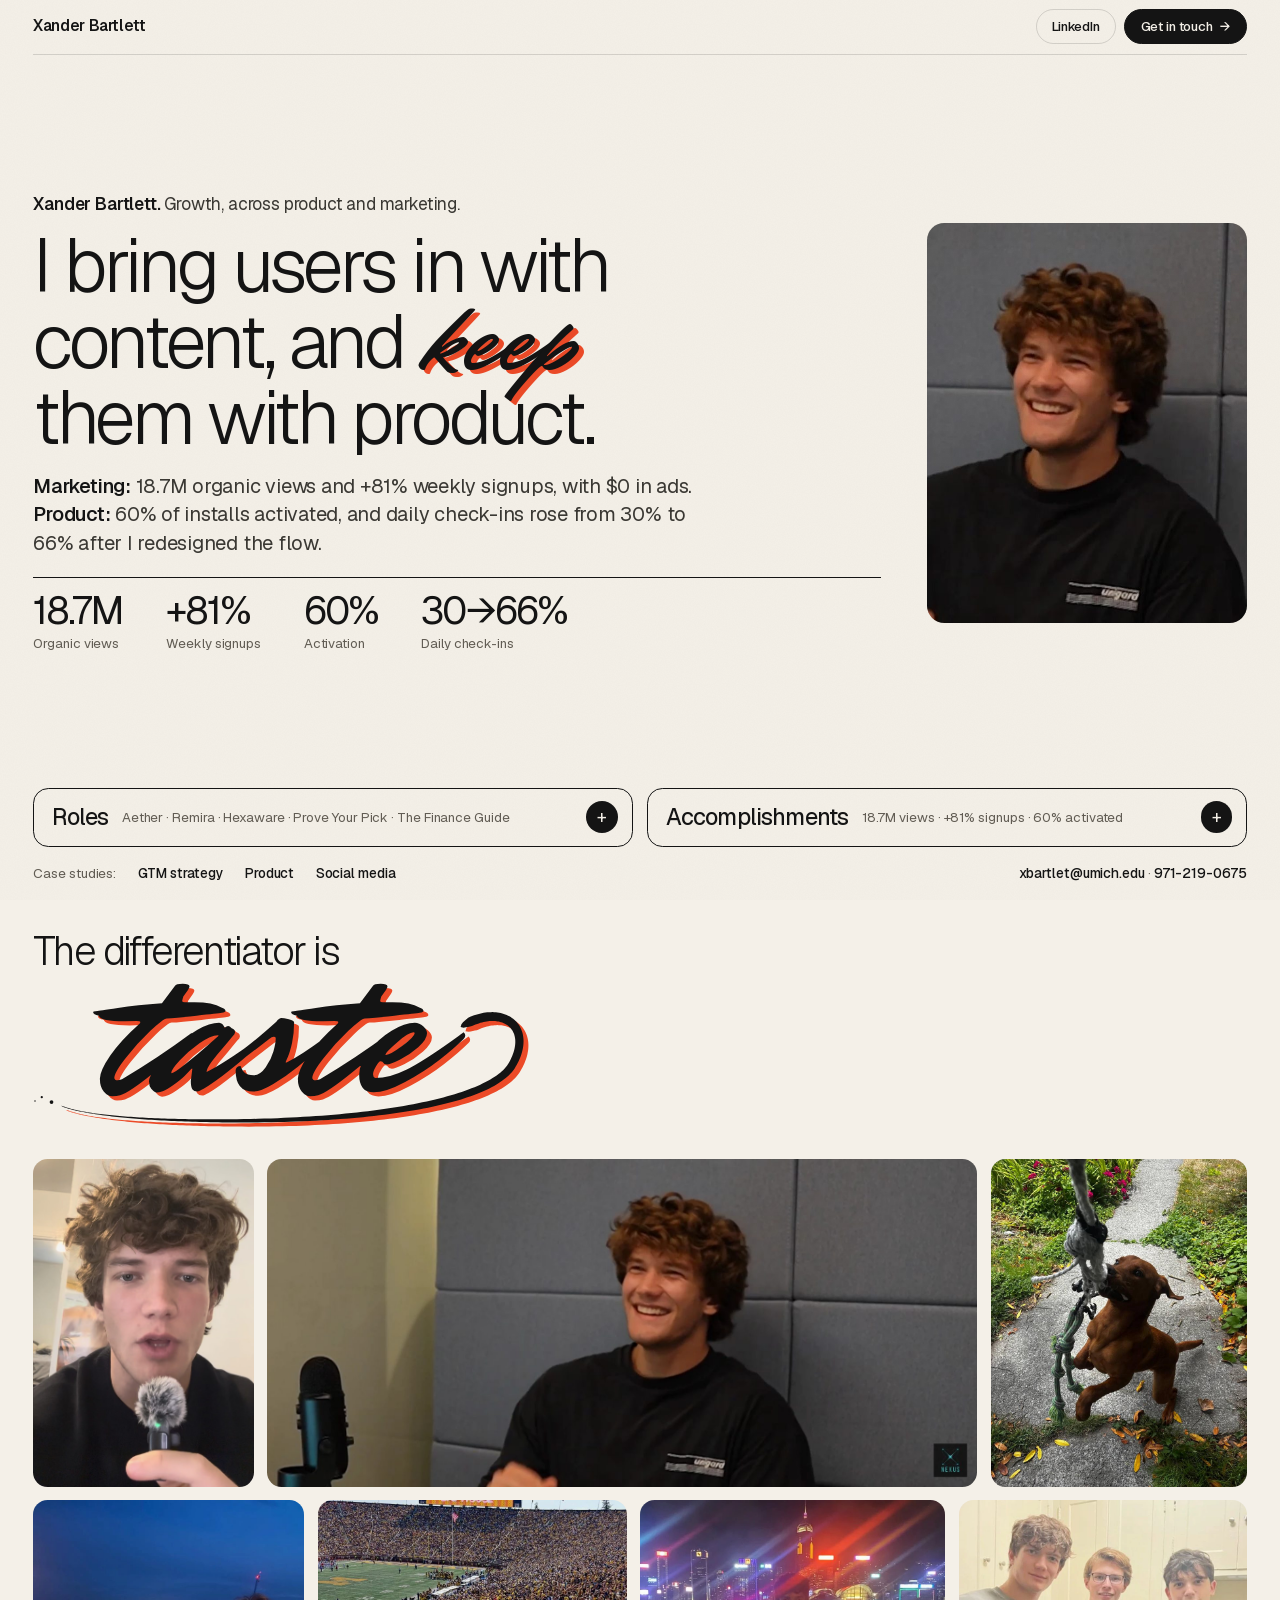
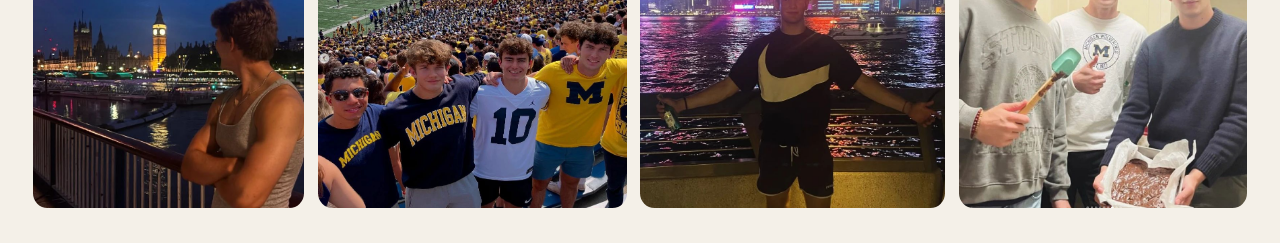
==== commit 5a6017f8: "Growth pitch for all stages, and a PM landing page at /pm - Landing headline now pitches growth acro" ====
--- a/index.html
+++ b/index.html
@@ -3,13 +3,13 @@
 <head>
 <meta charset="utf-8">
 <meta name="viewport" content="width=device-width, initial-scale=1, viewport-fit=cover">
-<title>Xander Bartlett · First 1,000 users, $0 in ads</title>
-<meta name="description" content="I get startups their first 1,000 users without spending on ads. 0 to 1,000 installs in four months for a Type 1 diabetes app, and +81% weekly signups in four weeks for a developer tool, both at $0 paid.">
+<title>Xander Bartlett · Growth across product and marketing</title>
+<meta name="description" content="I bring users in with content and keep them with product. 18.7M organic views and +81% weekly signups at $0 in ads; 60% activation and daily check-ins up from 30% to 66%.">
 <meta name="theme-color" content="#f4f0e8">
 <link rel="icon" href="assets/img/favicon.svg" type="image/svg+xml">
 <meta property="og:type" content="website">
-<meta property="og:title" content="Xander Bartlett · I get startups their first 1,000 users without spending on ads">
-<meta property="og:description" content="0 to 1,000 installs in four months for a health app. +81% weekly signups in four weeks for a developer tool. Both at $0 in ads.">
+<meta property="og:title" content="Xander Bartlett · I bring users in with content, and keep them with product">
+<meta property="og:description" content="Marketing: 18.7M organic views and +81% weekly signups at $0 in ads. Product: 60% activation and daily check-ins up from 30% to 66%.">
 <meta property="og:image" content="https://xanderbartlett.com/assets/img/og.jpg">
 <meta name="twitter:card" content="summary_large_image">
 <link rel="preload" href="assets/fonts/geist-latin.woff2" as="font" type="font/woff2" crossorigin>
@@ -17,54 +17,6 @@
 <link rel="preload" href="assets/fonts/mr-dafoe-latin.woff2" as="font" type="font/woff2" crossorigin>
 <link rel="stylesheet" href="assets/css/site.css">
 <style>
-  .home .shell { grid-template-rows: auto 1fr; }
-
-  .home-main { display: grid; grid-template-rows: 1fr auto auto; row-gap: 1.25rem; padding: 1.5rem 0 1.25rem; }
-
-  /* ---------- the pitch ---------- */
-  .pitch { display: grid; grid-template-columns: minmax(0, 1fr) auto; column-gap: 3.5rem; align-items: center; }
-  .pitch__copy { display: flex; flex-direction: column; justify-content: center; min-width: 0; }
-  .kicker { font-size: 1.3rem; color: var(--ink-2); letter-spacing: -0.01em; }
-  .kicker b { color: var(--ink); font-weight: 560; }
-  .pitch h1 { margin-top: 0.8rem; font-weight: 300; font-size: 5.6rem; line-height: 1.02; letter-spacing: -0.048em; max-width: 14.5ch; }
-  .pitch .proof { margin-top: 1.2rem; max-width: 50rem; font-size: 1.5rem; line-height: 1.42; color: var(--ink-2); letter-spacing: -0.012em; }
-  .pitch .proof strong { color: var(--ink); font-weight: 540; }
-  .nums { display: grid; grid-template-columns: repeat(4, auto); justify-content: start; column-gap: 3.2rem; margin-top: 1.5rem; padding-top: 1rem; border-top: 1.5px solid var(--ink); }
-  .nums .v { font-size: 2.9rem; font-weight: 400; letter-spacing: -0.045em; line-height: 1; white-space: nowrap; }
-  .nums .k { margin-top: 0.35rem; font-size: 1rem; color: var(--muted); }
-  .portrait { width: 24rem; aspect-ratio: 590 / 738; border-radius: 1.3rem; overflow: hidden; background: var(--paper-2); }
-  .portrait img { width: 100%; height: 100%; object-fit: cover; object-position: 50% 30%; }
-
-  /* ---------- roles + accomplishments, folded ---------- */
-  .fold { display: grid; grid-template-columns: 1fr 1fr; gap: 1.1rem; align-items: start; }
-  .fold details { border: 1px solid var(--ink); border-radius: 1.15rem; background: var(--paper); transition: background 0.2s var(--ease); }
-  .fold details[open] { background: var(--paper-3); }
-  .fold summary { list-style: none; cursor: pointer; display: grid; grid-template-columns: auto minmax(0, 1fr) auto; align-items: center; column-gap: 1rem; padding: 0.95rem 1rem 0.95rem 1.3rem; border-radius: 1.15rem; }
-  .fold summary::-webkit-details-marker { display: none; }
-  .fold summary:hover .plus { background: var(--accent); transform: rotate(90deg); }
-  .fold summary h2 { font-size: 1.75rem; font-weight: 450; letter-spacing: -0.035em; line-height: 1; }
-  .fold summary .peek { min-width: 0; font-size: 1rem; color: var(--muted); white-space: nowrap; overflow: hidden; text-overflow: ellipsis; }
-  .fold .plus { width: 2.4rem; height: 2.4rem; border-radius: 50%; display: grid; place-items: center; background: var(--ink); color: var(--paper); font-size: 1.3rem; line-height: 1; transition: transform 0.3s var(--ease), background 0.2s; }
-  .fold details[open] .plus { transform: rotate(45deg); }
-  .fold details[open] summary:hover .plus { transform: rotate(135deg); }
-  .fold ol { list-style: none; padding: 0 1.3rem 1rem; }
-  .fold li { display: grid; grid-template-columns: minmax(0, 1fr) auto; column-gap: 1rem; padding: 0.8rem 0; border-top: 1px solid var(--hair); }
-  .fold .who { font-size: 1.15rem; font-weight: 540; letter-spacing: -0.02em; }
-  .fold .who a { color: var(--ink); }
-  .fold .role { font-weight: 400; color: var(--ink-2); }
-  .fold .when { font-family: var(--mono); font-size: 0.78rem; color: var(--muted); white-space: nowrap; padding-top: 0.25rem; }
-  .fold .what { grid-column: 1 / -1; margin-top: 0.25rem; font-size: 1.02rem; line-height: 1.42; color: var(--ink-2); }
-  .fold .stat { font-size: 1.15rem; line-height: 1.38; color: var(--ink-2); letter-spacing: -0.012em; }
-  .fold .stat b { color: var(--ink); font-weight: 600; }
-  .fold .rcpt { font-size: 0.86rem; font-weight: 500; color: var(--ink); white-space: nowrap; padding-top: 0.2rem; }
-  .fold .rcpt:hover { text-decoration: underline; text-underline-offset: 3px; }
-
-  /* ---------- go deeper ---------- */
-  .deeper { display: flex; flex-wrap: wrap; align-items: baseline; justify-content: space-between; gap: 0.6rem 2rem; font-size: 1.02rem; color: var(--muted); }
-  .deeper nav { display: flex; flex-wrap: wrap; gap: 0.4rem 1.6rem; align-items: baseline; }
-  .deeper a { color: var(--ink); font-weight: 500; }
-  .deeper a:hover { text-decoration: underline; text-underline-offset: 3px; }
-
   /* ---------- below the fold: taste + gallery ---------- */
   .signoff { max-width: var(--max); margin: 0 auto; padding: 2.4rem var(--gutter) 1.2rem; border-top: 0; }
   .signoff p { font-weight: 300; font-size: 3rem; letter-spacing: -0.045em; line-height: 1; }
@@ -79,20 +31,8 @@
   .gallery img { width: 100%; height: 100%; object-fit: cover; transition: transform 0.6s var(--ease); }
   .gallery figure:hover img { transform: scale(1.03); }
 
+
   @media (max-width: 900px) {
-    .home .topbar { flex-wrap: wrap; }
-    .home-main { padding-top: 1.3rem; row-gap: 1.6rem; }
-    .pitch { grid-template-columns: 1fr; row-gap: 1.4rem; }
-    .portrait { order: -1; width: 7.5rem; height: 7.5rem; aspect-ratio: 1; border-radius: 50%; }
-    .pitch h1 { font-size: 2.7rem; }
-    .pitch .proof { font-size: 1.08rem; }
-    .nums { grid-template-columns: repeat(2, auto); row-gap: 1.1rem; column-gap: 2rem; }
-    .nums .v { font-size: 2rem; }
-    .fold { grid-template-columns: 1fr; }
-    .fold summary .peek { display: none; }
-    .fold summary { grid-template-columns: minmax(0, 1fr) auto; }
-    .fold li { grid-template-columns: 1fr; }
-    .fold .when, .fold .rcpt { padding-top: 0.2rem; }
     .signoff p { font-size: 2.1rem; }
     .gallery__row { flex-wrap: wrap; gap: 0.7rem; }
     .gallery__row + .gallery__row { margin-top: 0.7rem; }
@@ -116,14 +56,14 @@
 
     <section class="pitch" aria-labelledby="pitch-h">
       <div class="pitch__copy">
-        <p class="kicker rise"><b>Xander Bartlett.</b> Growth for early-stage startups.</p>
-        <h1 id="pitch-h" class="rise" style="--d:1">I get startups their first 1,000 <span class="scr">users</span> without spending on ads.</h1>
-        <p class="proof rise" style="--d:2">I took a Type 1 diabetes app from <strong>zero to 1,000 installs in four months</strong>, and lifted a developer tool's <strong>weekly signups 81% in four weeks</strong>. Neither spent a dollar on ads.</p>
+        <p class="kicker rise"><b>Xander Bartlett.</b> Growth, across product and marketing.</p>
+        <h1 id="pitch-h" class="rise" style="--d:1">I bring users in with content, and <span class="scr">keep</span> them with product.</h1>
+        <p class="proof rise" style="--d:2"><strong>Marketing:</strong> 18.7M organic views and +81% weekly signups, with $0 in ads. <strong>Product:</strong> 60% of installs activated, and daily check-ins rose from 30% to 66% after I redesigned the flow.</p>
         <div class="nums rise" style="--d:3" aria-label="Results">
           <div><div class="v">18.7M</div><div class="k">Organic views</div></div>
-          <div><div class="v">1,000</div><div class="k">App installs</div></div>
           <div><div class="v">+81%</div><div class="k">Weekly signups</div></div>
-          <div><div class="v">$0</div><div class="k">Ad spend</div></div>
+          <div><div class="v">60%</div><div class="k">Activation</div></div>
+          <div><div class="v">30&rarr;66%</div><div class="k">Daily check-ins</div></div>
         </div>
       </div>
       <figure class="portrait rise" style="--d:2"><img src="assets/img/me-portrait.jpg" width="590" height="738" alt="Xander Bartlett, smiling, in a black t-shirt"></figure>
@@ -176,7 +116,7 @@
       <details>
         <summary>
           <h2>Accomplishments</h2>
-          <span class="peek">18.7M views &middot; 1,000 installs &middot; +81% signups</span>
+          <span class="peek">18.7M views &middot; +81% signups &middot; 60% activated</span>
           <span class="plus" aria-hidden="true">+</span>
         </summary>
         <ol>
--- a/assets/css/site.css
+++ b/assets/css/site.css
@@ -377,6 +377,76 @@
 .reel:hover img { transform: scale(1.04); }
 .reel:hover .reel__play { transform: scale(1.1); background: var(--accent); }
 .reel:hover .reel__play::after { border-left-color: #fff; }
+
+
+/* ==========================================================================
+   Pitch landing pages (/ and /pm/): one pitch, proof, folded roles and
+   accomplishments. Used with <body class="home">.
+   ========================================================================== */
+.home .shell { grid-template-rows: auto 1fr; }
+
+.home-main { display: grid; grid-template-rows: 1fr auto auto; row-gap: 1.25rem; padding: 1.5rem 0 1.25rem; }
+
+/* ---------- the pitch ---------- */
+.pitch { display: grid; grid-template-columns: minmax(0, 1fr) auto; column-gap: 3.5rem; align-items: center; }
+.pitch__copy { display: flex; flex-direction: column; justify-content: center; min-width: 0; }
+.kicker { font-size: 1.3rem; color: var(--ink-2); letter-spacing: -0.01em; }
+.kicker b { color: var(--ink); font-weight: 560; }
+.pitch h1 { margin-top: 0.8rem; font-weight: 300; font-size: 5.6rem; line-height: 1.02; letter-spacing: -0.048em; max-width: 14.5ch; }
+.pitch .proof { margin-top: 1.2rem; max-width: 50rem; font-size: 1.5rem; line-height: 1.42; color: var(--ink-2); letter-spacing: -0.012em; }
+.pitch .proof strong { color: var(--ink); font-weight: 540; }
+.nums { display: grid; grid-template-columns: repeat(4, auto); justify-content: start; column-gap: 3.2rem; margin-top: 1.5rem; padding-top: 1rem; border-top: 1.5px solid var(--ink); }
+.nums .v { font-size: 2.9rem; font-weight: 400; letter-spacing: -0.045em; line-height: 1; white-space: nowrap; }
+.nums .k { margin-top: 0.35rem; font-size: 1rem; color: var(--muted); }
+.portrait { width: 24rem; aspect-ratio: 590 / 738; border-radius: 1.3rem; overflow: hidden; background: var(--paper-2); }
+.portrait img { width: 100%; height: 100%; object-fit: cover; object-position: 50% 30%; }
+
+/* ---------- roles + accomplishments, folded ---------- */
+.fold { display: grid; grid-template-columns: 1fr 1fr; gap: 1.1rem; align-items: start; }
+.fold details { border: 1px solid var(--ink); border-radius: 1.15rem; background: var(--paper); transition: background 0.2s var(--ease); }
+.fold details[open] { background: var(--paper-3); }
+.fold summary { list-style: none; cursor: pointer; display: grid; grid-template-columns: auto minmax(0, 1fr) auto; align-items: center; column-gap: 1rem; padding: 0.95rem 1rem 0.95rem 1.3rem; border-radius: 1.15rem; }
+.fold summary::-webkit-details-marker { display: none; }
+.fold summary:hover .plus { background: var(--accent); transform: rotate(90deg); }
+.fold summary h2 { font-size: 1.75rem; font-weight: 450; letter-spacing: -0.035em; line-height: 1; }
+.fold summary .peek { min-width: 0; font-size: 1rem; color: var(--muted); white-space: nowrap; overflow: hidden; text-overflow: ellipsis; }
+.fold .plus { width: 2.4rem; height: 2.4rem; border-radius: 50%; display: grid; place-items: center; background: var(--ink); color: var(--paper); font-size: 1.3rem; line-height: 1; transition: transform 0.3s var(--ease), background 0.2s; }
+.fold details[open] .plus { transform: rotate(45deg); }
+.fold details[open] summary:hover .plus { transform: rotate(135deg); }
+.fold ol { list-style: none; padding: 0 1.3rem 1rem; }
+.fold li { display: grid; grid-template-columns: minmax(0, 1fr) auto; column-gap: 1rem; padding: 0.8rem 0; border-top: 1px solid var(--hair); }
+.fold .who { font-size: 1.15rem; font-weight: 540; letter-spacing: -0.02em; }
+.fold .who a { color: var(--ink); }
+.fold .role { font-weight: 400; color: var(--ink-2); }
+.fold .when { font-family: var(--mono); font-size: 0.78rem; color: var(--muted); white-space: nowrap; padding-top: 0.25rem; }
+.fold .what { grid-column: 1 / -1; margin-top: 0.25rem; font-size: 1.02rem; line-height: 1.42; color: var(--ink-2); }
+.fold .stat { font-size: 1.15rem; line-height: 1.38; color: var(--ink-2); letter-spacing: -0.012em; }
+.fold .stat b { color: var(--ink); font-weight: 600; }
+.fold .rcpt { font-size: 0.86rem; font-weight: 500; color: var(--ink); white-space: nowrap; padding-top: 0.2rem; }
+.fold .rcpt:hover { text-decoration: underline; text-underline-offset: 3px; }
+
+/* ---------- go deeper ---------- */
+.deeper { display: flex; flex-wrap: wrap; align-items: baseline; justify-content: space-between; gap: 0.6rem 2rem; font-size: 1.02rem; color: var(--muted); }
+.deeper nav { display: flex; flex-wrap: wrap; gap: 0.4rem 1.6rem; align-items: baseline; }
+.deeper a { color: var(--ink); font-weight: 500; }
+.deeper a:hover { text-decoration: underline; text-underline-offset: 3px; }
+
+
+@media (max-width: 900px) {
+  .home .topbar { flex-wrap: wrap; }
+  .home-main { padding-top: 1.3rem; row-gap: 1.6rem; }
+  .pitch { grid-template-columns: 1fr; row-gap: 1.4rem; }
+  .portrait { order: -1; width: 7.5rem; height: 7.5rem; aspect-ratio: 1; border-radius: 50%; }
+  .pitch h1 { font-size: 2.7rem; }
+  .pitch .proof { font-size: 1.08rem; }
+  .nums { grid-template-columns: repeat(2, auto); row-gap: 1.1rem; column-gap: 2rem; }
+  .nums .v { font-size: 2rem; }
+  .fold { grid-template-columns: 1fr; }
+  .fold summary .peek { display: none; }
+  .fold summary { grid-template-columns: minmax(0, 1fr) auto; }
+  .fold li { grid-template-columns: 1fr; }
+  .fold .when, .fold .rcpt { padding-top: 0.2rem; }
+}
 
 /* ==========================================================================
    Case-study drawer (native <dialog>)
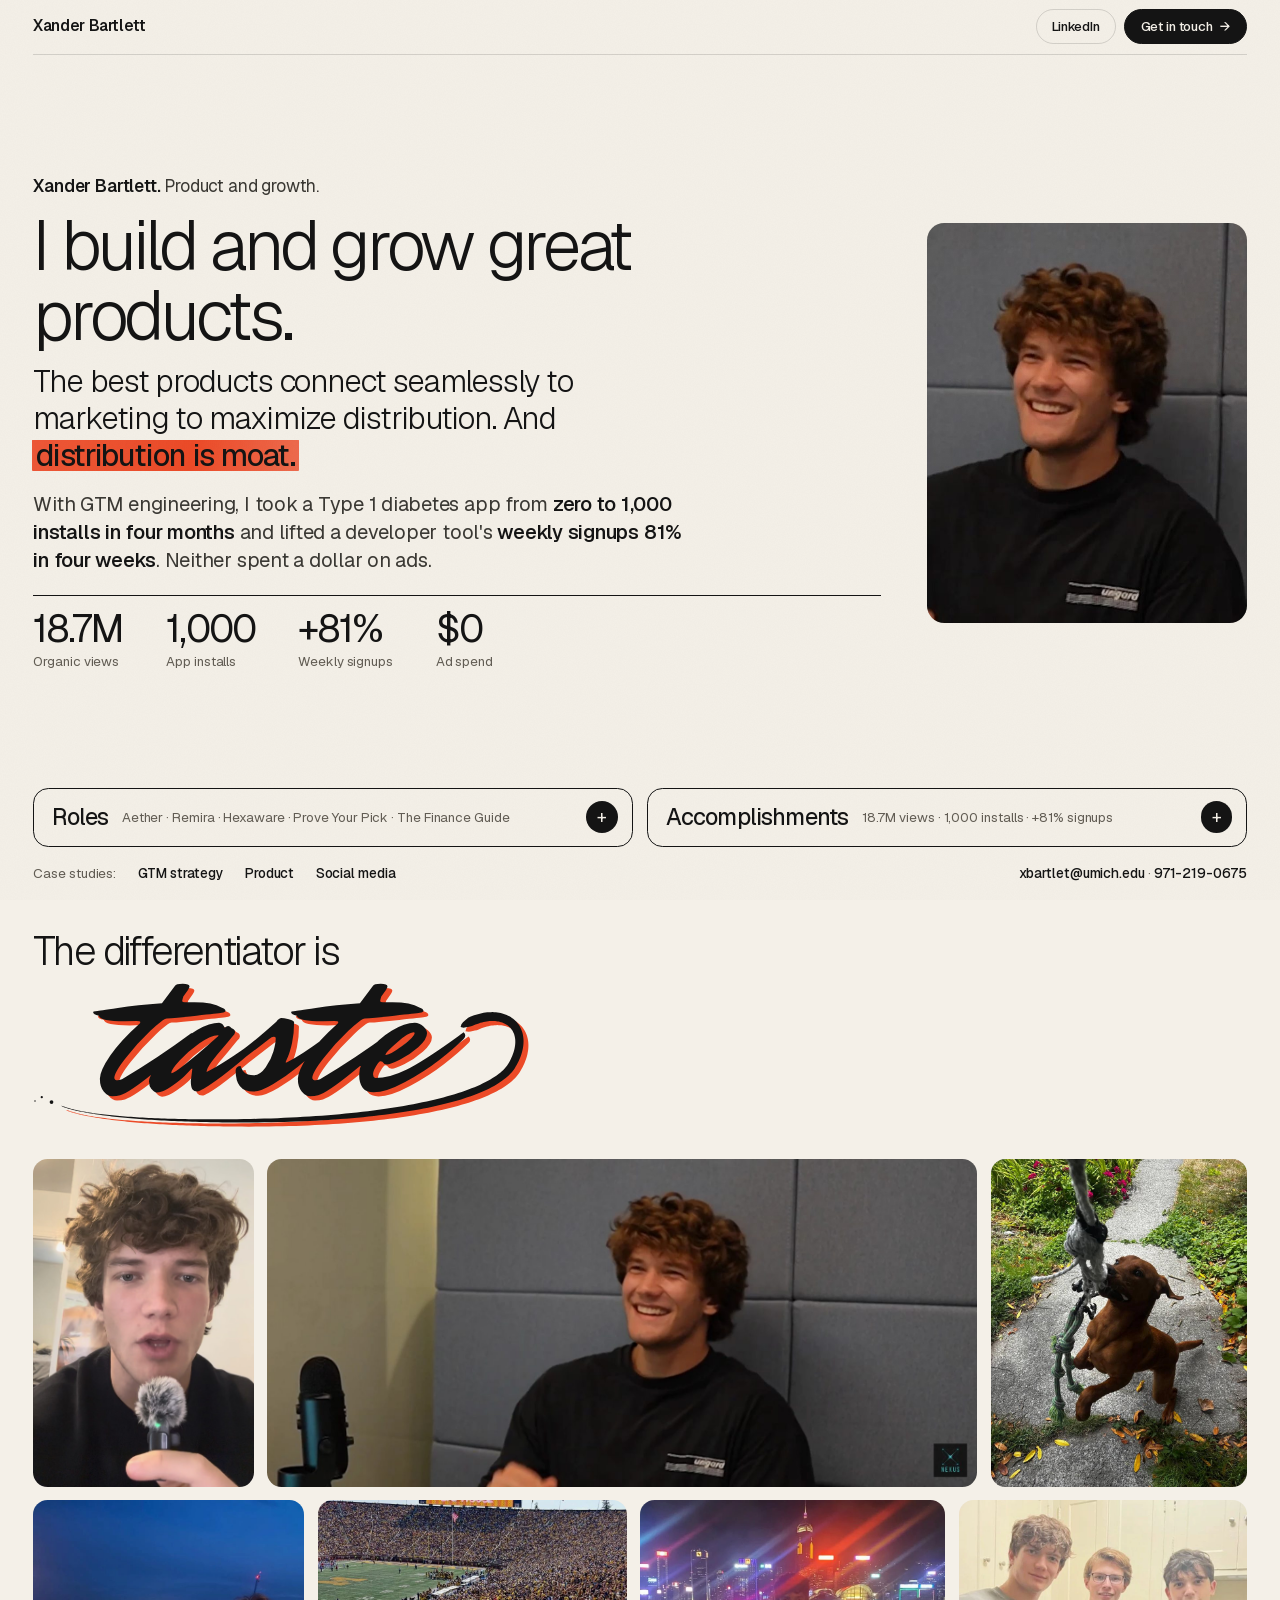
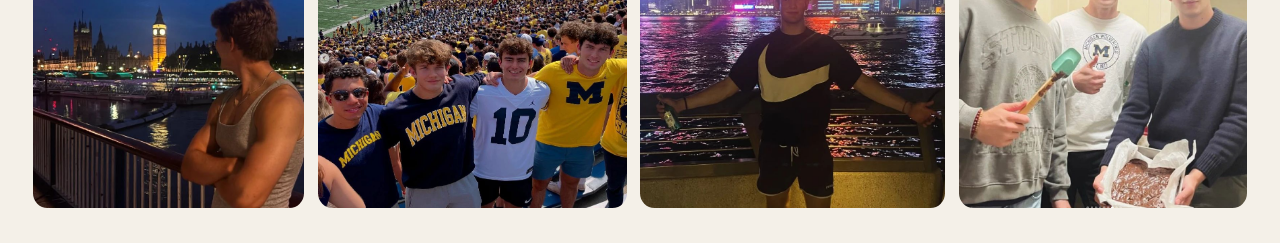
==== commit 6f660600: "Main page: "I build and grow great products" with highlighted thesis Headline "I build and grow grea" ====
--- a/index.html
+++ b/index.html
@@ -3,13 +3,13 @@
 <head>
 <meta charset="utf-8">
 <meta name="viewport" content="width=device-width, initial-scale=1, viewport-fit=cover">
-<title>Xander Bartlett · Growth across product and marketing</title>
-<meta name="description" content="I bring users in with content and keep them with product. 18.7M organic views and +81% weekly signups at $0 in ads; 60% activation and daily check-ins up from 30% to 66%.">
+<title>Xander Bartlett · Distribution is moat</title>
+<meta name="description" content="I build and grow great products. The best products connect seamlessly to marketing to maximize distribution, and distribution is moat. With GTM engineering I took a Type 1 diabetes app from zero to 1,000 installs and lifted a developer tool's weekly signups 81%, at $0 in ads.">
 <meta name="theme-color" content="#f4f0e8">
 <link rel="icon" href="assets/img/favicon.svg" type="image/svg+xml">
 <meta property="og:type" content="website">
-<meta property="og:title" content="Xander Bartlett · I bring users in with content, and keep them with product">
-<meta property="og:description" content="Marketing: 18.7M organic views and +81% weekly signups at $0 in ads. Product: 60% activation and daily check-ins up from 30% to 66%.">
+<meta property="og:title" content="Xander Bartlett · I build and grow great products">
+<meta property="og:description" content="The best products connect seamlessly to marketing to maximize distribution. And distribution is moat. 1,000 installs and +81% weekly signups with GTM engineering, at $0 in ads.">
 <meta property="og:image" content="https://xanderbartlett.com/assets/img/og.jpg">
 <meta name="twitter:card" content="summary_large_image">
 <link rel="preload" href="assets/fonts/geist-latin.woff2" as="font" type="font/woff2" crossorigin>
@@ -17,6 +17,18 @@
 <link rel="preload" href="assets/fonts/mr-dafoe-latin.woff2" as="font" type="font/woff2" crossorigin>
 <link rel="stylesheet" href="assets/css/site.css">
 <style>
+  /* ---------- main-page pitch: headline, thesis, highlighted claim ---------- */
+  .pitch h1.pitch-h { max-width: none; font-size: 5.2rem; }
+  .thesis { margin-top: 0.9rem; max-width: 30ch; font-weight: 300; font-size: 2.35rem; line-height: 1.18; letter-spacing: -0.035em; color: var(--ink); }
+  .hl {
+    color: var(--ink); font-weight: 450; white-space: nowrap;
+    padding: 0 0.12em; margin: 0 -0.04em; border-radius: 0.18em;
+    background: linear-gradient(100deg, rgba(236, 74, 39, 0.92), var(--accent) 60%, rgba(236, 74, 39, 0.8)) no-repeat 0 62% / 100% 78%;
+    -webkit-box-decoration-break: clone; box-decoration-break: clone;
+    animation: hl-sweep 0.9s var(--ease) 0.75s both;
+  }
+  @keyframes hl-sweep { from { background-size: 0% 78%; } }
+
   /* ---------- below the fold: taste + gallery ---------- */
   .signoff { max-width: var(--max); margin: 0 auto; padding: 2.4rem var(--gutter) 1.2rem; border-top: 0; }
   .signoff p { font-weight: 300; font-size: 3rem; letter-spacing: -0.045em; line-height: 1; }
@@ -34,6 +46,9 @@
 
   @media (max-width: 900px) {
     .signoff p { font-size: 2.1rem; }
+    .pitch h1.pitch-h { font-size: 2.7rem; }
+    .thesis { font-size: 1.45rem; max-width: none; }
+    .hl { white-space: normal; }
     .gallery__row { flex-wrap: wrap; gap: 0.7rem; }
     .gallery__row + .gallery__row { margin-top: 0.7rem; }
     .gallery figure { flex: 1 1 calc(50% - 0.35rem); aspect-ratio: 4 / 5; }
@@ -56,14 +71,15 @@
 
     <section class="pitch" aria-labelledby="pitch-h">
       <div class="pitch__copy">
-        <p class="kicker rise"><b>Xander Bartlett.</b> Growth, across product and marketing.</p>
-        <h1 id="pitch-h" class="rise" style="--d:1">I bring users in with content, and <span class="scr">keep</span> them with product.</h1>
-        <p class="proof rise" style="--d:2"><strong>Marketing:</strong> 18.7M organic views and +81% weekly signups, with $0 in ads. <strong>Product:</strong> 60% of installs activated, and daily check-ins rose from 30% to 66% after I redesigned the flow.</p>
-        <div class="nums rise" style="--d:3" aria-label="Results">
+        <p class="kicker rise"><b>Xander Bartlett.</b> Product and growth.</p>
+        <h1 id="pitch-h" class="pitch-h rise" style="--d:1">I build and grow great products.</h1>
+        <p class="thesis rise" style="--d:2">The best products connect seamlessly to marketing to maximize distribution. And <mark class="hl">distribution is moat.</mark></p>
+        <p class="proof rise" style="--d:3">With GTM engineering, I took a Type 1 diabetes app from <strong>zero to 1,000 installs in four months</strong> and lifted a developer tool's <strong>weekly signups 81% in four weeks</strong>. Neither spent a dollar on ads.</p>
+        <div class="nums rise" style="--d:4" aria-label="Results">
           <div><div class="v">18.7M</div><div class="k">Organic views</div></div>
+          <div><div class="v">1,000</div><div class="k">App installs</div></div>
           <div><div class="v">+81%</div><div class="k">Weekly signups</div></div>
-          <div><div class="v">60%</div><div class="k">Activation</div></div>
-          <div><div class="v">30&rarr;66%</div><div class="k">Daily check-ins</div></div>
+          <div><div class="v">$0</div><div class="k">Ad spend</div></div>
         </div>
       </div>
       <figure class="portrait rise" style="--d:2"><img src="assets/img/me-portrait.jpg" width="590" height="738" alt="Xander Bartlett, smiling, in a black t-shirt"></figure>
@@ -116,7 +132,7 @@
       <details>
         <summary>
           <h2>Accomplishments</h2>
-          <span class="peek">18.7M views &middot; +81% signups &middot; 60% activated</span>
+          <span class="peek">18.7M views &middot; 1,000 installs &middot; +81% signups</span>
           <span class="plus" aria-hidden="true">+</span>
         </summary>
         <ol>
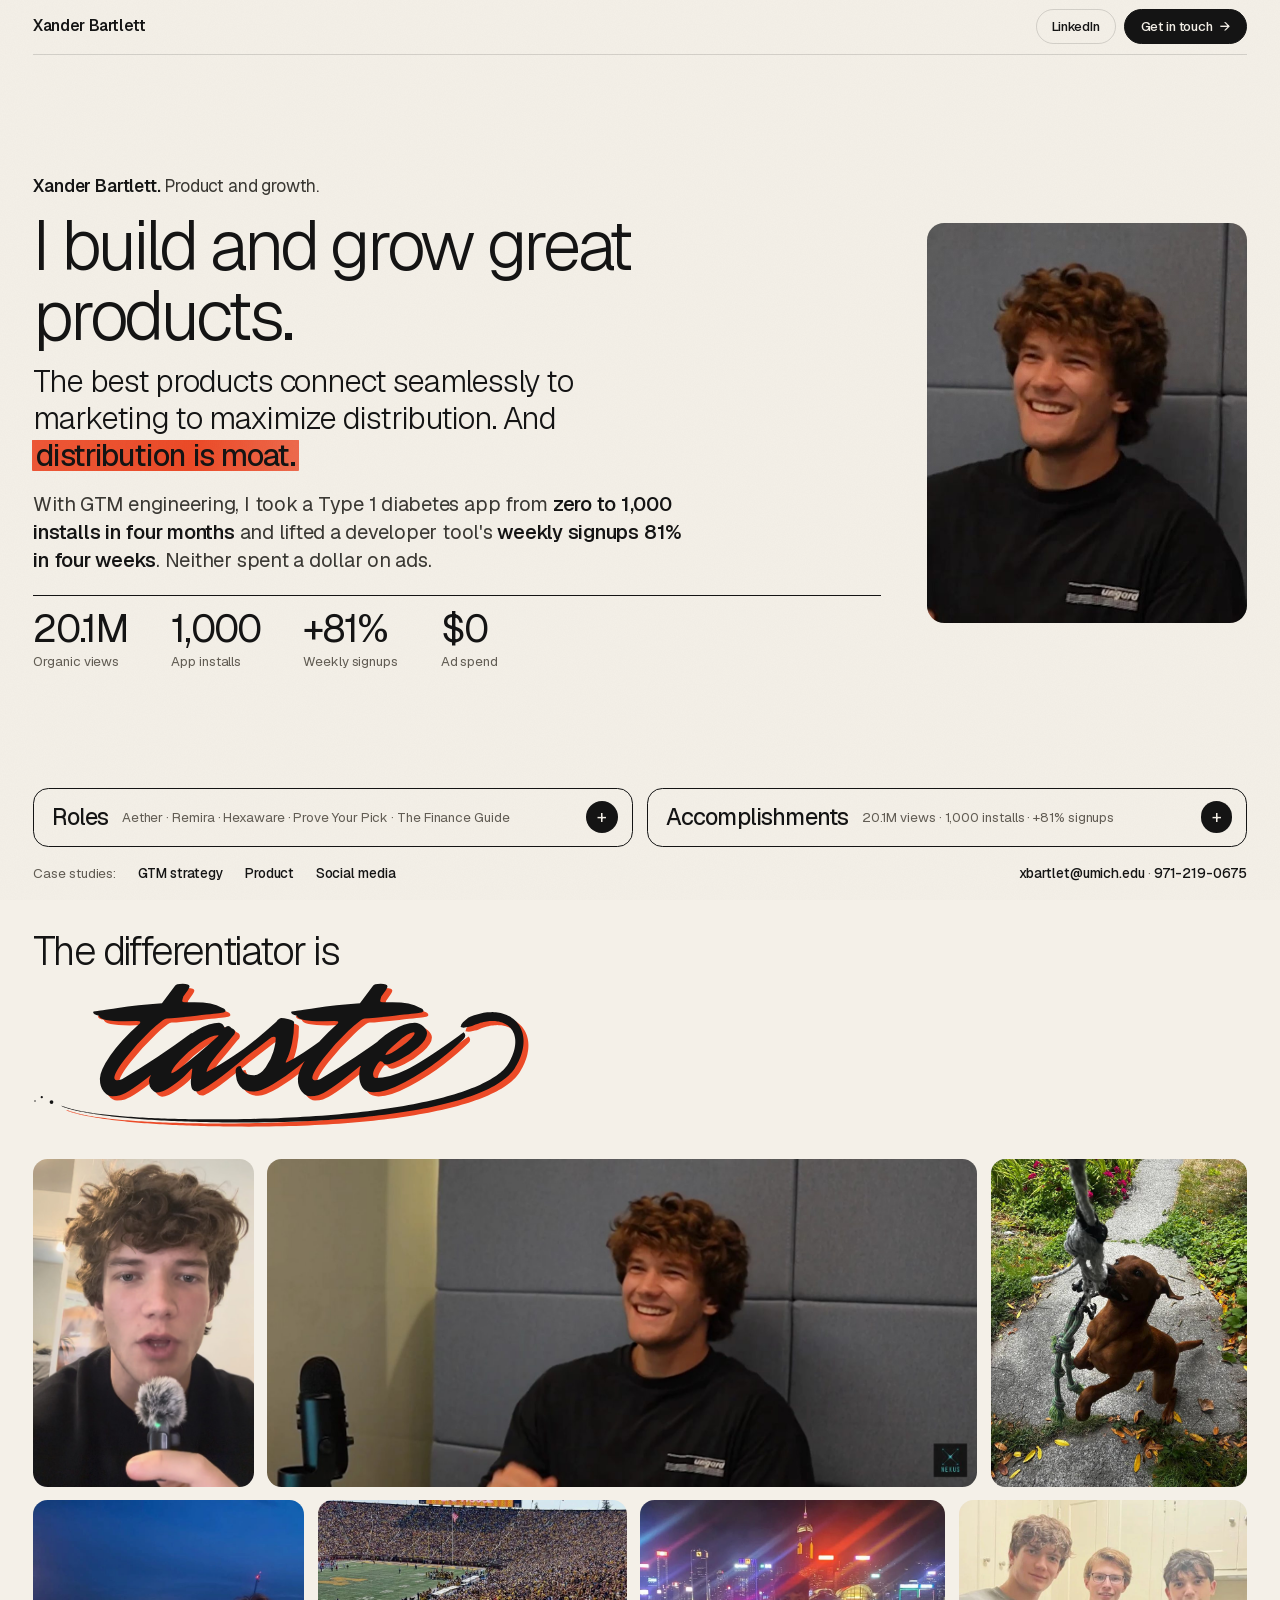
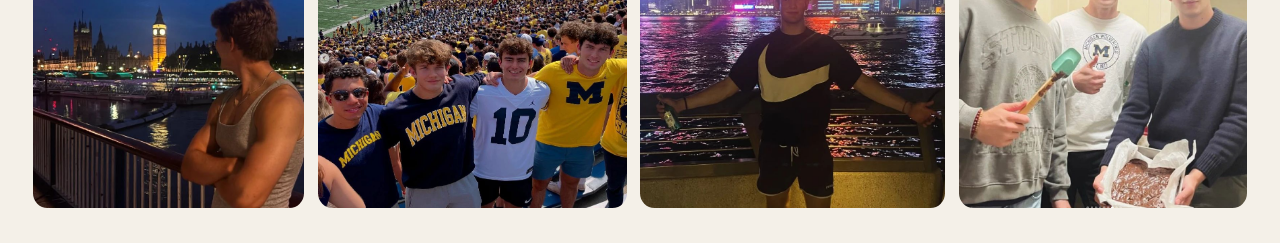
==== commit 49a4d088: "Update total organic views to 20.1M after a recount Co-Authored-By: Claude Opus 5.5 <noreply@anthrop" ====
--- a/index.html
+++ b/index.html
@@ -76,7 +76,7 @@
         <p class="thesis rise" style="--d:2">The best products connect seamlessly to marketing to maximize distribution. And <mark class="hl">distribution is moat.</mark></p>
         <p class="proof rise" style="--d:3">With GTM engineering, I took a Type 1 diabetes app from <strong>zero to 1,000 installs in four months</strong> and lifted a developer tool's <strong>weekly signups 81% in four weeks</strong>. Neither spent a dollar on ads.</p>
         <div class="nums rise" style="--d:4" aria-label="Results">
-          <div><div class="v">18.7M</div><div class="k">Organic views</div></div>
+          <div><div class="v">20.1M</div><div class="k">Organic views</div></div>
           <div><div class="v">1,000</div><div class="k">App installs</div></div>
           <div><div class="v">+81%</div><div class="k">Weekly signups</div></div>
           <div><div class="v">$0</div><div class="k">Ad spend</div></div>
@@ -132,11 +132,11 @@
       <details>
         <summary>
           <h2>Accomplishments</h2>
-          <span class="peek">18.7M views &middot; 1,000 installs &middot; +81% signups</span>
+          <span class="peek">20.1M views &middot; 1,000 installs &middot; +81% signups</span>
           <span class="plus" aria-hidden="true">+</span>
         </summary>
         <ol>
-          <li><span class="stat"><b>18.7M organic views</b> across two accounts I built from zero, with no ad spend.</span><a class="rcpt" href="social/">Receipts &rarr;</a></li>
+          <li><span class="stat"><b>20.1M organic views</b> across two accounts I built from zero, with no ad spend.</span><a class="rcpt" href="social/">Receipts &rarr;</a></li>
           <li><span class="stat"><b>1,000 App Store installs</b> for Remira in four months. 60% activated; 5.0&#9733; from 26 ratings.</span><a class="rcpt" href="gtm/#remira">Receipts &rarr;</a></li>
           <li><span class="stat"><b>2,500 DMs, written by hand,</b> converted to installs at 15%: over a third of Remira's installs.</span><a class="rcpt" href="social/#remira">Receipts &rarr;</a></li>
           <li><span class="stat"><b>+81% weekly signups</b> at Aether in four weeks, at $0 paid.</span><a class="rcpt" href="gtm/#aether">Receipts &rarr;</a></li>
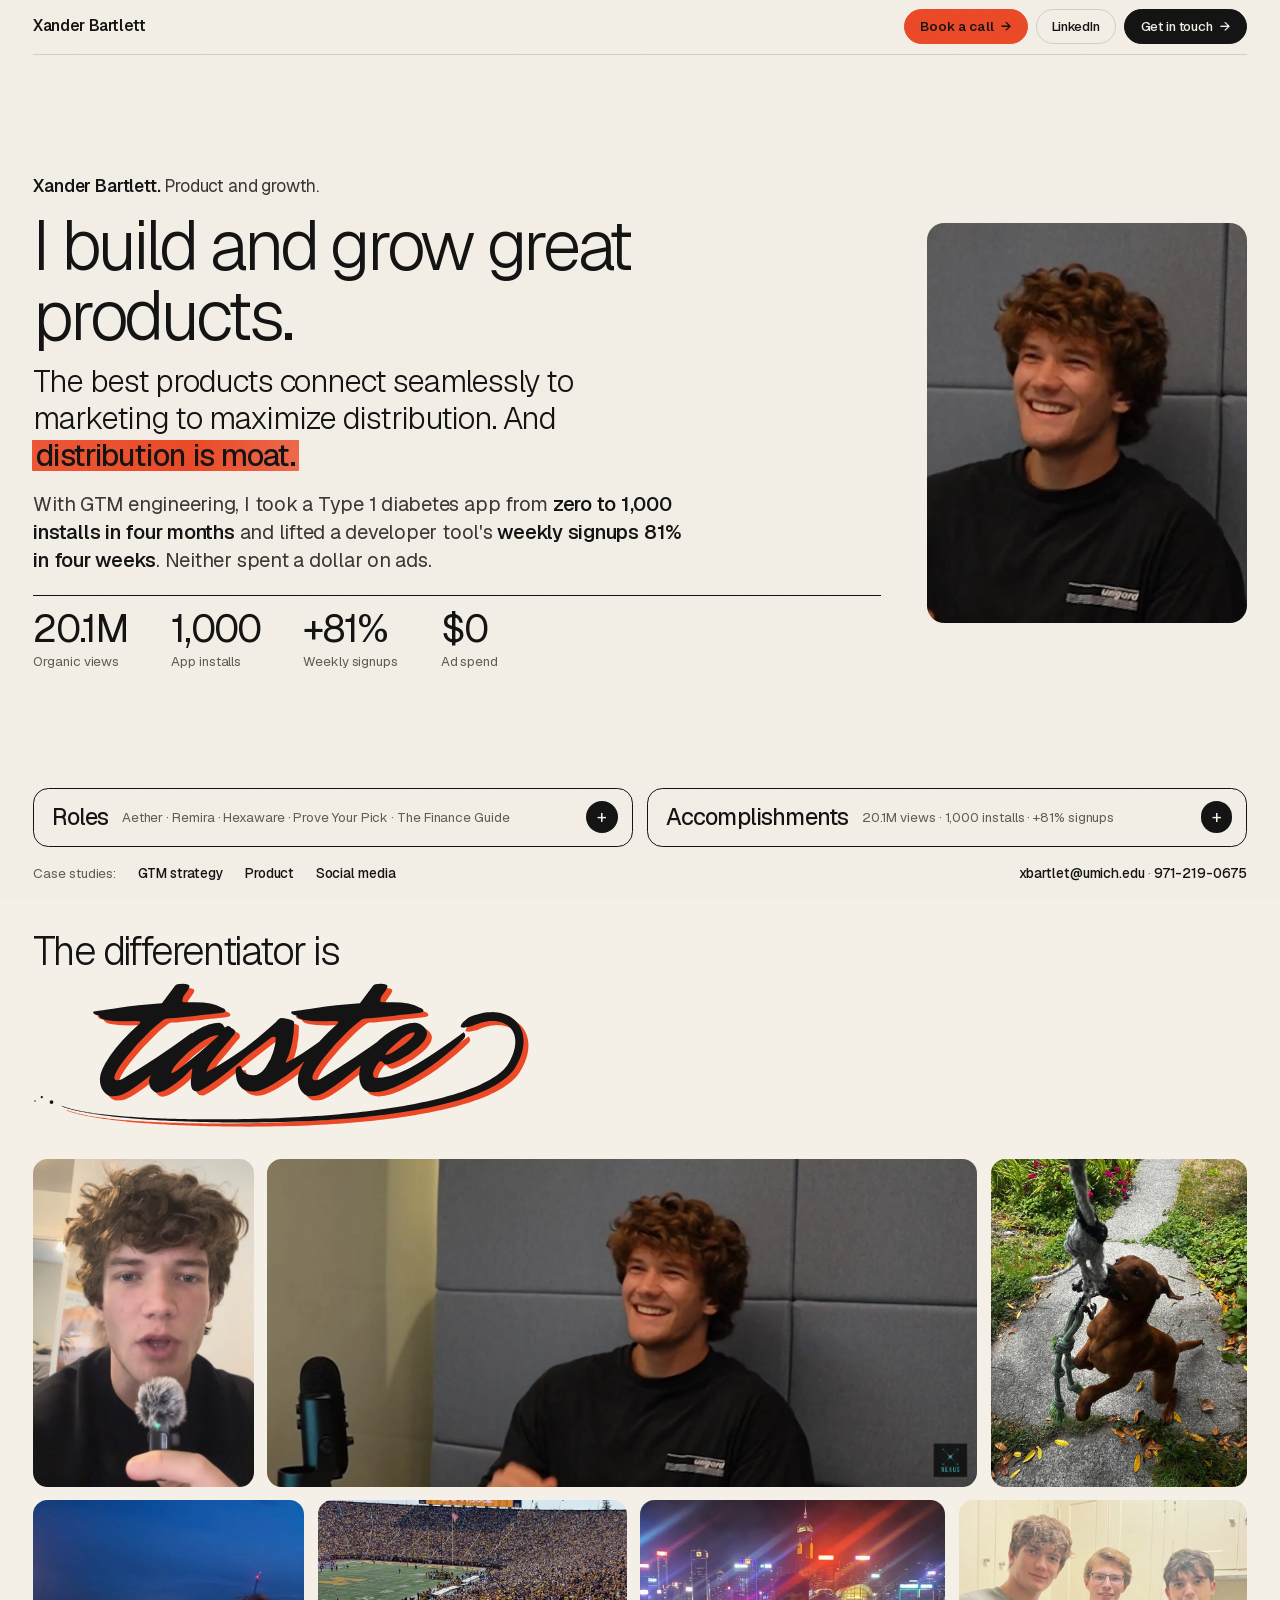
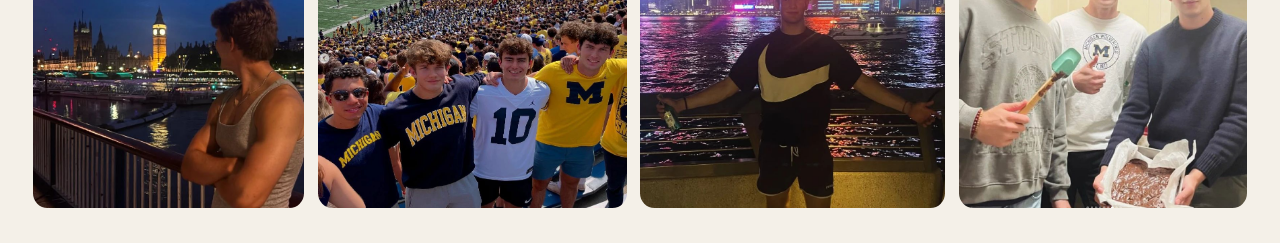
==== commit c49b17ea: "Add a "Book a call" button (Cal.com) to the top right of every page Co-Authored-By: Claude Opus 5.5 " ====
--- a/index.html
+++ b/index.html
@@ -62,6 +62,7 @@
   <header class="topbar">
     <a class="brand" href="./" aria-label="Xander Bartlett, home">Xander Bartlett</a>
     <div class="topbar__end">
+      <a class="btn btn--cal" href="https://cal.com/xander-bartlett-jmdq0e/30min" target="_blank" rel="noopener">Book a call <span class="arr" aria-hidden="true">&rarr;</span></a>
       <a class="btn btn--ghost" href="https://www.linkedin.com/in/xander-bartlett-557054325/" target="_blank" rel="noopener">LinkedIn</a>
       <a class="btn btn--ink" href="https://mail.google.com/mail/?view=cm&amp;fs=1&amp;to=xbartlet@umich.edu" target="_blank" rel="noopener" data-mailto="xbartlet@umich.edu">Get in touch <span class="arr" aria-hidden="true">&rarr;</span></a>
     </div>
--- a/assets/css/site.css
+++ b/assets/css/site.css
@@ -236,6 +236,8 @@
 .btn--ink:hover { background: #000; }
 .btn--ghost { background: transparent; color: var(--ink); border-color: var(--hair); }
 .btn--ghost:hover { border-color: var(--ink); }
+.btn--cal { background: var(--accent); color: var(--ink); border-color: var(--accent); font-weight: 560; }
+.btn--cal:hover { background: #d93f1e; border-color: #d93f1e; }
 .btn .arr { display: inline-block; transition: transform 0.25s var(--ease); }
 .btn:hover .arr { transform: translateX(0.18rem); }
 
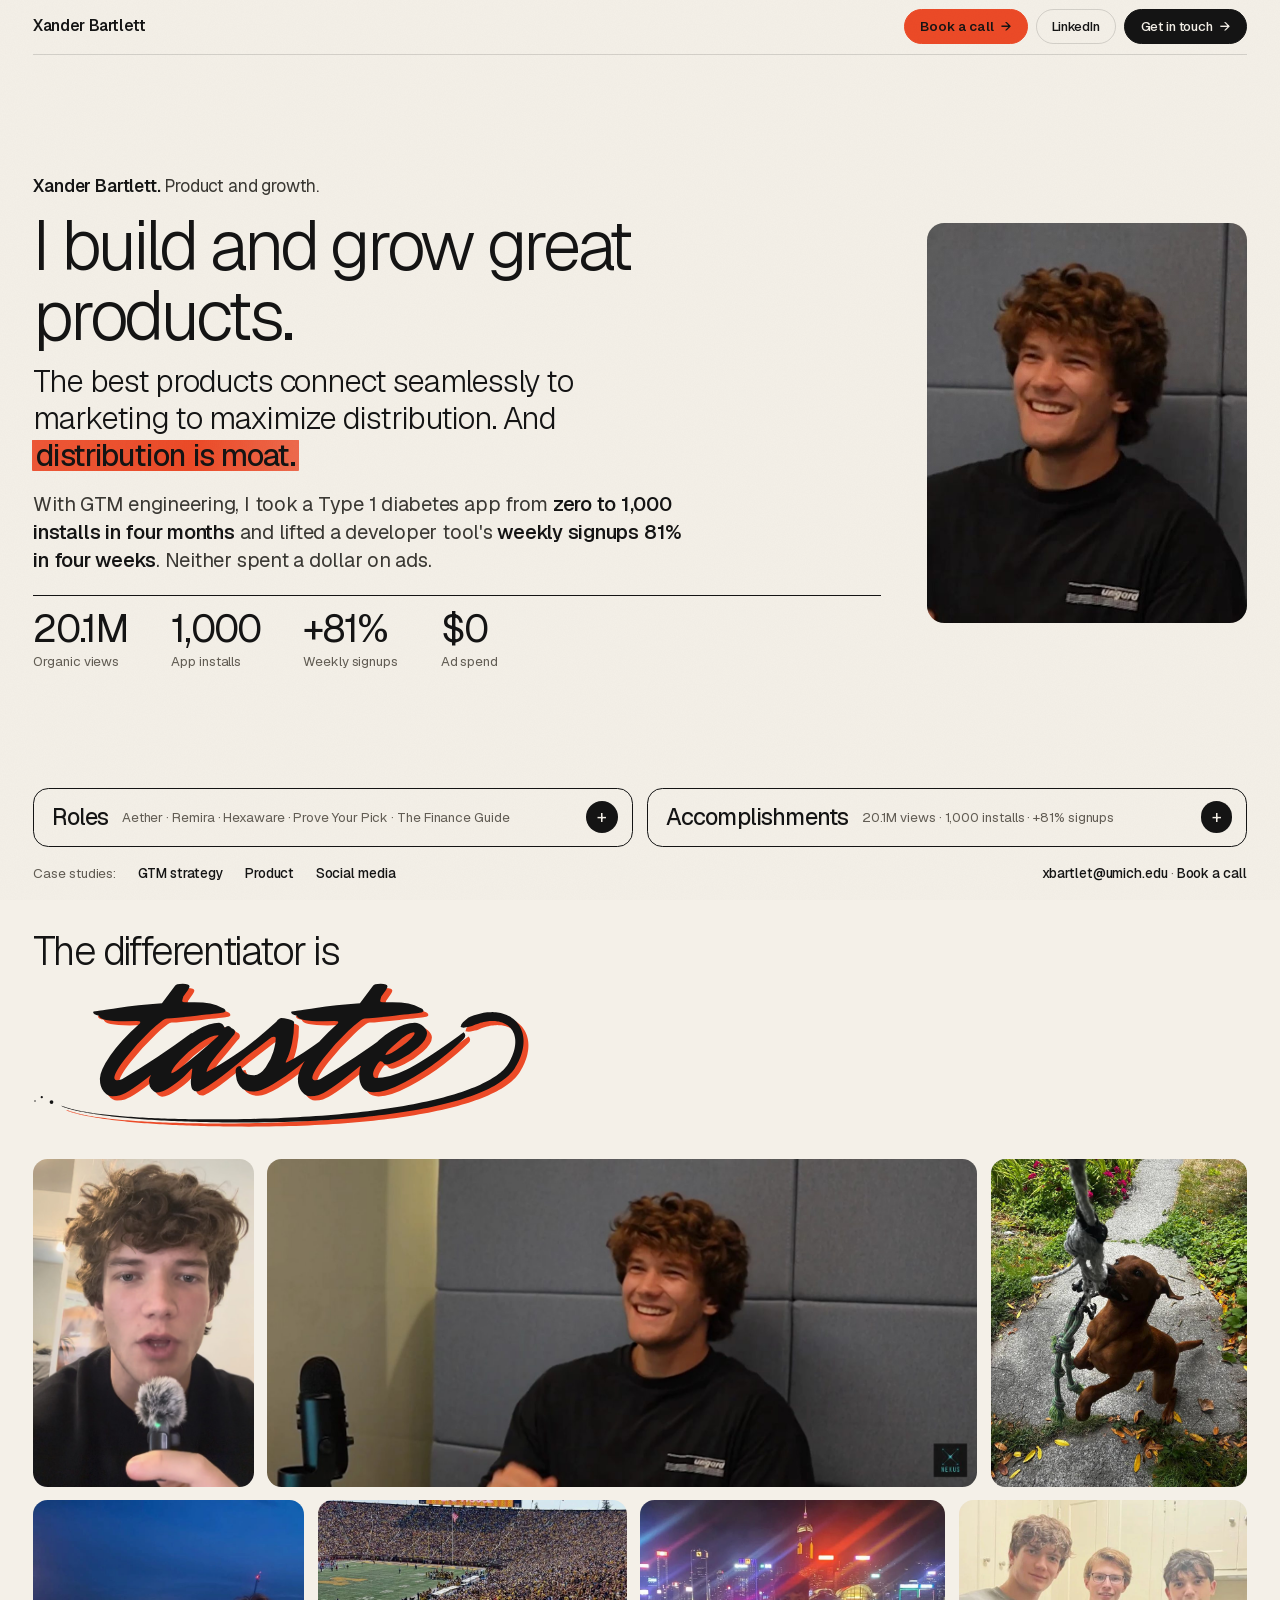
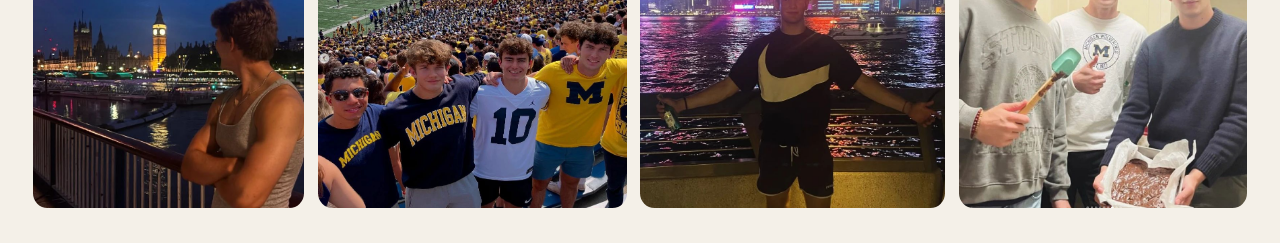
==== commit 263c20d3: "Remove phone number; add "Book a call" link in its place The phone number is gone from every page. W" ====
--- a/index.html
+++ b/index.html
@@ -150,7 +150,7 @@
 
     <div class="deeper rise" style="--d:5">
       <nav aria-label="Case studies"><span>Case studies:</span><a href="gtm/">GTM strategy</a><a href="product/">Product</a><a href="social/">Social media</a></nav>
-      <span><a href="https://mail.google.com/mail/?view=cm&amp;fs=1&amp;to=xbartlet@umich.edu" target="_blank" rel="noopener" data-mailto="xbartlet@umich.edu">xbartlet@umich.edu</a> &middot; <a href="tel:+19712190675">971-219-0675</a></span>
+      <span><a href="https://mail.google.com/mail/?view=cm&amp;fs=1&amp;to=xbartlet@umich.edu" target="_blank" rel="noopener" data-mailto="xbartlet@umich.edu">xbartlet@umich.edu</a> &middot; <a href="https://cal.com/xander-bartlett-jmdq0e/30min" target="_blank" rel="noopener">Book a call</a></span>
     </div>
   </main>
 </div>
